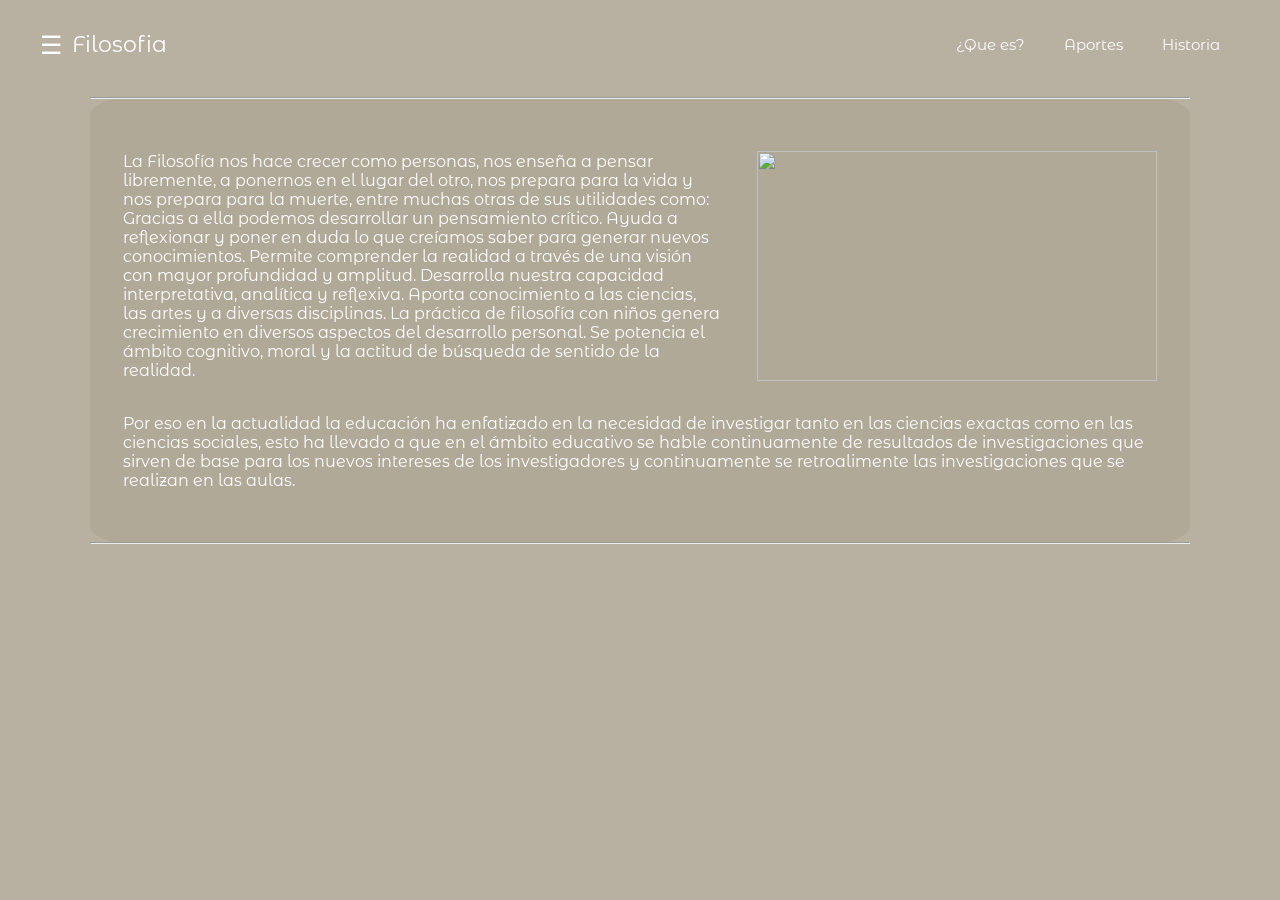
==== index.html @ 9882abb2 "Add files via upload" ====
<!DOCTYPE html>
<html lang="es">
<head>
	<meta charset="UTF-8">
	<title>Proyecto</title>
	<link rel="stylesheet" href="index.css">
</head>
<body>
	<header class="header">
		<div class="container">
		<div class="btn-menu">
			<label for="btn-menu">☰</label>
		</div>
			<div class="logo">
				<h1>Filosofia</h1>
			</div>
			<nav class="menu">
				<a href="queeslafilosofia.html">¿Que es?</a>
				<a href="aportes.html">Aportes</a>
				<a href="historia.html">Historia</a>
			</nav>
		</div>
	</header>
	<div class="capa"></div>
<!--	--------------->
<input type="checkbox" id="btn-menu">
<div class="container-menu">
	<div class="cont-menu">
		<nav>
			<a href="filosofos+conocidos.html">Los Filosofos mas conocidos</a>
			<a href="filosofosfav.html">Mis Filosofos favoritos</a>
			<a href="favA.html">Filosofos favoritos de A</a>
			<a href="corrfilo.html">corrientes filosoficas</a>
			<a href="recomendaciones.html">Recomendaciones de libros</a>
			<a href="Freud.html">J.S Freud</a>
		</nav>
		<label for="btn-menu">✖️</label>
	</div>
</div>

<!----------------------------------------------------------------------------------------------->
<div class="cont-gen">
	<hr>
	<br>
		<div class="cont-index2">
			<img src="https://pymstatic.com/9932/conversions/ramas-de-filosofia-small-16_9_webp.webp" height="230px" width="400px">
		 </div>
	    <div class="cont-index1">
			<FOnt COLOR="#FFF"><p><n>La Filosofía nos hace crecer como personas, nos enseña a pensar libremente,
			 a ponernos en el lugar del otro, nos prepara para la vida y nos prepara para la muerte, entre 
			 muchas otras de sus utilidades como:
			 Gracias a ella podemos desarrollar un pensamiento crítico. 
			Ayuda a reflexionar y poner en duda lo que creíamos saber para generar nuevos conocimientos.
			Permite comprender la realidad a través de una visión con mayor profundidad y amplitud.
			Desarrolla nuestra capacidad interpretativa, analítica y reflexiva.
			Aporta conocimiento a las ciencias, las artes y a diversas disciplinas.
			La práctica de filosofía con niños genera crecimiento en diversos aspectos del desarrollo personal. 
			Se potencia el ámbito cognitivo, moral y la actitud de búsqueda de sentido de la realidad.
		</n></p></FOnt>
		</div>   
	
	    <div class="cont-index3">
		    <FOnt COLOR="#FFF"><p><n>Por eso en la actualidad la educación ha enfatizado en la necesidad de
			investigar tanto en las ciencias exactas como en las ciencias sociales, esto ha llevado a que en
			el ámbito educativo se hable continuamente de resultados de investigaciones que sirven de base para
			los nuevos intereses de los investigadores y continuamente se retroalimente las investigaciones que
			se realizan en las aulas.</n></p></FOnt>
	    </div>
<br>
<hr>

</div> 

</body>
</html>
---- index.css ----
@import url('https://fonts.googleapis.com/css?family=Montserrat|Montserrat+Alternates|Poppins&display=swap');
	*{
		margin: 0;
		padding: 0;
		box-sizing: border-box;
		font-family: 'Montserrat Alternates', sans-serif;
	}
body{
	background: url(https://i.pinimg.com/564x/41/45/df/4145df0924a22ea6172169c710d04441.jpg);
	background-size: 100vw 100vh;
	background-repeat: no-repeat;
	background-attachment: fixed;
	}
	.capa{
		position: fixed;
		width: 100%;
		height: 100vh;
		background: rgba(79, 60, 24, 0.404);
		z-index: -1;
		top: 0;left: 0;
	}
	/*Estilos para el encabezado*/
	.header{
		width: 100%;
		height: 90px;
		position: fixed;
		top: 0;left: 0;
	}
	.container{
		width: 100%;
		max-width: 1200px;
		margin: auto;
	}
	.container .btn-menu, .logo{
		float: left;
		line-height:90px;
	}
	.container .btn-menu label{
		color: #fff;
		font-size: 25px;
		cursor: pointer;
	}
	.logo h1{
		color: #fff;
		font-weight: 400;
		font-size: 22px;
		margin-left: 10px;
	}
	.container .menu{
		float: right;
		line-height: 90px;
	}
	.container .menu a{
		display: inline-block;
		padding: 15px;
		line-height: normal;
		text-decoration: none;
		color: #fff;
		transition: all 0.3s ease;
		border-bottom: 2px solid transparent;
		font-size: 15px;
		margin-right: 5px;
	}
	.container .menu a:hover{
		border-bottom: 2px solid #c7c7c7;
		padding-bottom: 5px;
	}
	/*Fin de Estilos para el encabezado*/

	/*Menù lateral*/
	#btn-menu{
		display: none;
	}
	.container-menu{
		position: absolute;
		background: rgba(0, 0, 0, 0.5);
		width: 100%;
		height: 100vh;
		top: 0;left: 0;
		transition: all 500ms ease;
		opacity: 0;
		visibility: hidden;
	}
	#btn-menu:checked ~ .container-menu{
		opacity: 1;
		visibility: visible;
	}
	.cont-menu{
		width: 100%;
		max-width: 250px;
		background: #1c1c1c;
		height: 100vh;
		position: fixed;
		transition: all 500ms ease;
		transform: translateX(-100%);
	}
	#btn-menu:checked ~ .container-menu .cont-menu{
		transform: translateX(0%);
	}
	.cont-menu nav{
		transform: translateY(15%);
	}
	.cont-menu nav a{
		display: block;
		text-decoration: none;
		padding: 20px;
		color: #c7c7c7;
		border-left: 5px solid transparent;
		transition: all 400ms ease;
	}
	.cont-menu nav a:hover{
		border-left: 5px solid #c7c7c7;
		background: #1f1f1f;
	}
	.cont-menu label{
		position: absolute;
		right: 5px;
		top: 10px;
		color: #fff;
		cursor: pointer;
		font-size: 18px;
	}
	/*Fin de Menù lateral*/
		
	

/*index*/
	.cont-gen{
		margin: auto;
		margin-top: 97px;
		height: auto;
		width: 1100px;
		background-color: rgba(85, 64, 25, 0.064);
		border-radius: 4%;}

	.cont-index2 {
		margin: 3%;
		float: right;
		width: 400px;
		height: 230px;}

	.cont-index1 {
		margin: 3%;
		margin-bottom: 0;
		display: flex;
		flex-direction: column;
		justify-content: center;
		align-items:center;
		width:600px;
		height:230px;}

	.cont-index3 {
		margin: 3%;
		margin-top: 0;
		display: flex;
		flex-direction: column;
		justify-content: center;
		align-items:center;
		width:1050px;
		height: auto;}
	
	/*aportes*/

	.cont-gen1{
		margin: 99px;
		margin-top: 0%;
		height: auto;
		width: 1100px;
		background-color: rgba(85, 64, 25, 0.064);
		border-radius: 4%;}

	/*img*/ .cont-aportes1 {
		      margin: 4%;
		      float: left;
		      width: 230px;
		      height: 240px;}

	.cont-aportes2 {
		margin: 4%;
		margin-top: 4%;
		margin-bottom: 0%;
		display: flex;
		flex-direction: column;
		justify-content: center;
		align-items:center;
		width:750px;
		height:auto;}
	
	.cont-aportes3 {
		margin: 4%;
		margin-top: 1%;
		margin-bottom: 1%;
		display: flex;
		flex-direction: column;
		justify-content: center;
		align-items:center;
		width:750px;
		height:auto;}

	.cont-aportes4 {
		margin: 4%;
		margin-top: 1%;
		margin-bottom: 1%;
		display: flex;
		flex-direction: column;
		justify-content: center;
		align-items:center;
		width:1000px;
		height:auto;}	
		
/*que es*/

	.cont-gen2{
		margin: 99px;
        margin-bottom: 0%;
		height: auto;
		width: 1100px;
		background-color: rgba(85, 64, 25, 0.185);
		border-radius: 7%;}	

		.cont-gen21{
			margin: 99px;
			margin-top: 10px;
			height: auto;
			width: 1100px;
			background-color: rgba(85, 64, 25, 0.185);
			border-radius: 7%;}			

         
/*img*/ .cont-quees1 {
	    margin: 4%;
	    float: left;
	    width: 230px;
	    height: 240px;}

    .cont-quees4 {
        margin: 4%;
        margin-top: 1%;
        margin-bottom: 1%;
        display: flex;
        flex-direction: column;
        justify-content: center;
        align-items:center;
        width:1000px;
        height:auto;}

	/*historia*/

		.cont-gen3{
			margin: 99px;
			margin-bottom: 0%;
			height: auto;
			width: 1100px;
			background-color: rgba(85, 64, 25, 0.185);
			border-radius: 7%;}	

/*img*/ .cont-his1 {
	margin: 4%;
	margin-top: 1%;
	float: left;
	width: 230px;
	height: 240px;}

/*img*/ .cont-his2 {
	margin: 4%;
	margin-top: 1%;
	float: right;
	width: 230px;
	height: 240px;}	

	.cont-his3 {
		margin: 4%;
		margin-top: 1%;
		margin-bottom: 1%;
		display: flex;
		flex-direction: column;
		justify-content: center;
		align-items:center;
		width:690px;
		height:auto;}

			.cont-his4 {
				margin: 4%;
				margin-top: 1%;
				margin-bottom: 1%;
				display: flex;
				flex-direction: column;
				justify-content: center;
				align-items:center;
				width:1000px;
				height:auto;}

/*mas conocidos*/

.cont-gen4{
	margin: 99px;
	margin-bottom: 0%;
	height: auto;
	width: 1100px;
	background-color: rgba(85, 64, 25, 0.185);
	border-radius: 7%;
	border: bottom 0;}

/*img*/ .cont-more1 {
	margin: 4%;
	margin-top: 5%;
	float: left;
	width: 230px;
	height: 240px;}

/*img*/ .cont-more2 {
	margin: 4%;
	margin-top: 1%;
	float: right;
	width: 230px;
	height: 240px;}	

	.cont-more3 {
		margin: 4%;
		margin-top: 1%;
		margin-bottom: 1%;
		display: flex;
		flex-direction: column;
		justify-content: center;
		align-items:center;
		width:690px;
		height:auto;}

			.cont-more4 {
				margin: 4%;
				margin-top: 1%;
				margin-bottom: 1%;
				display: flex;
				flex-direction: column;
				justify-content: center;
				align-items:center;
				width:1000px;
				height:auto;}

		/*img*/ .cont-cofi1 {
	margin: 4%;
	margin-right: 2%;
	float: left;
	width: 230px;
	height: 240px;}	
		
				
.cont-cofi3 {
		margin: 4%;
		margin-top: 1%;
		margin-bottom: 1%;
		margin-left: 4%;
		display: flex;
		flex-direction: column;
		justify-content: center;
		align-items:center;
		width:750px;
		height:auto;}
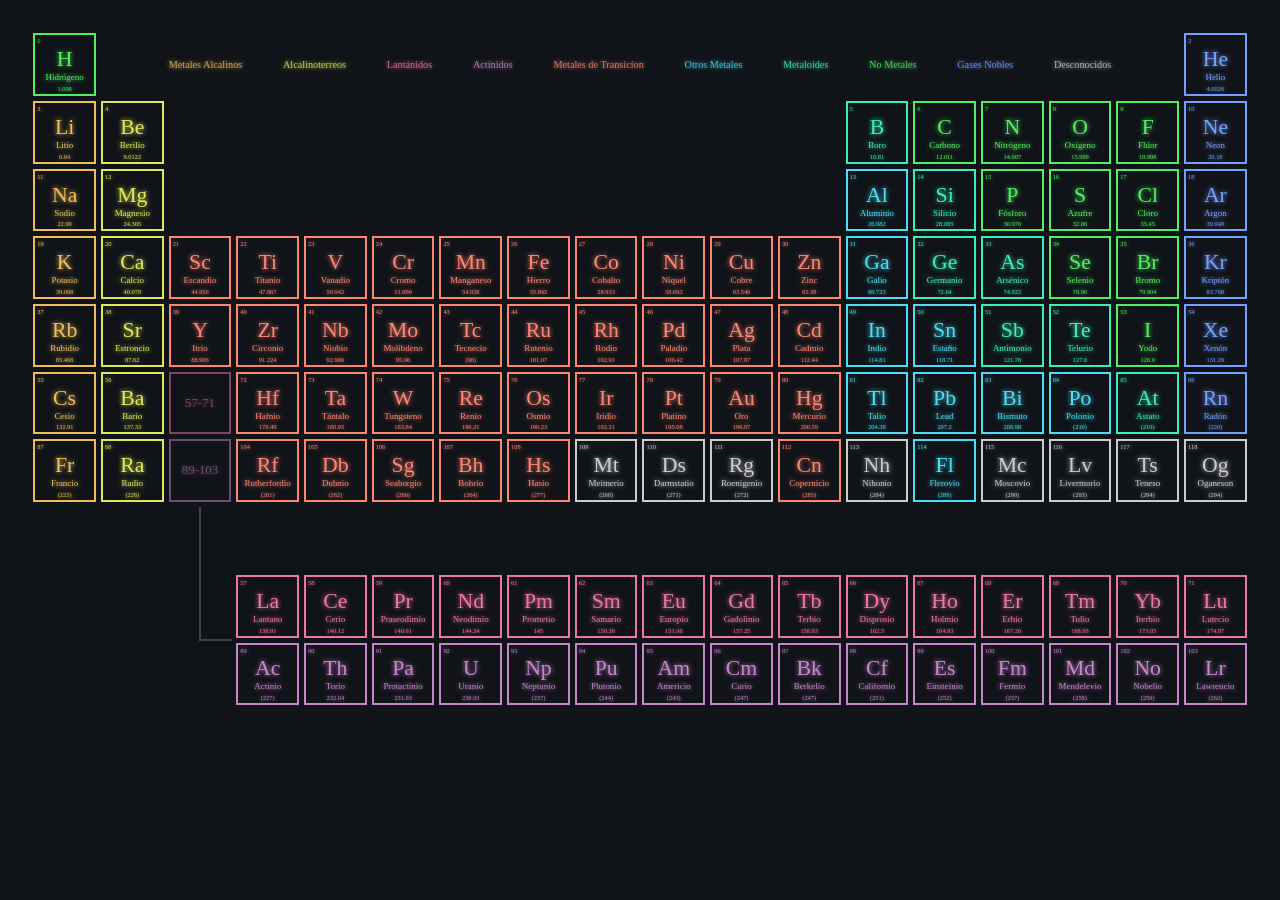
==== commit c654252f: "Add files via upload" ====
--- a/index.html
+++ b/index.html
@@ -1,75 +1,10939 @@
-<!DOCTYPE html>
-<html lang="es">
-<head>
-	<meta charset="UTF-8">
-	<title>Proyecto</title>
-	<link rel="stylesheet" href="index.css">
-</head>
-<body>
-	<header class="header">
-		<div class="container">
-		<div class="btn-menu">
-			<label for="btn-menu">☰</label>
-		</div>
-			<div class="logo">
-				<h1>Filosofia</h1>
-			</div>
-			<nav class="menu">
-				<a href="queeslafilosofia.html">¿Que es?</a>
-				<a href="aportes.html">Aportes</a>
-				<a href="historia.html">Historia</a>
-			</nav>
-		</div>
-	</header>
-	<div class="capa"></div>
-<!--	--------------->
-<input type="checkbox" id="btn-menu">
-<div class="container-menu">
-	<div class="cont-menu">
-		<nav>
-			<a href="filosofos+conocidos.html">Los Filosofos mas conocidos</a>
-			<a href="filosofosfav.html">Mis Filosofos favoritos</a>
-			<a href="favA.html">Filosofos favoritos de A</a>
-			<a href="corrfilo.html">corrientes filosoficas</a>
-			<a href="recomendaciones.html">Recomendaciones de libros</a>
-			<a href="Freud.html">J.S Freud</a>
-		</nav>
-		<label for="btn-menu">✖️</label>
-	</div>
-</div>
-
-<!----------------------------------------------------------------------------------------------->
-<div class="cont-gen">
-	<hr>
-	<br>
-		<div class="cont-index2">
-			<img src="https://pymstatic.com/9932/conversions/ramas-de-filosofia-small-16_9_webp.webp" height="230px" width="400px">
-		 </div>
-	    <div class="cont-index1">
-			<FOnt COLOR="#FFF"><p><n>La Filosofía nos hace crecer como personas, nos enseña a pensar libremente,
-			 a ponernos en el lugar del otro, nos prepara para la vida y nos prepara para la muerte, entre 
-			 muchas otras de sus utilidades como:
-			 Gracias a ella podemos desarrollar un pensamiento crítico. 
-			Ayuda a reflexionar y poner en duda lo que creíamos saber para generar nuevos conocimientos.
-			Permite comprender la realidad a través de una visión con mayor profundidad y amplitud.
-			Desarrolla nuestra capacidad interpretativa, analítica y reflexiva.
-			Aporta conocimiento a las ciencias, las artes y a diversas disciplinas.
-			La práctica de filosofía con niños genera crecimiento en diversos aspectos del desarrollo personal. 
-			Se potencia el ámbito cognitivo, moral y la actitud de búsqueda de sentido de la realidad.
-		</n></p></FOnt>
-		</div>   
-	
-	    <div class="cont-index3">
-		    <FOnt COLOR="#FFF"><p><n>Por eso en la actualidad la educación ha enfatizado en la necesidad de
-			investigar tanto en las ciencias exactas como en las ciencias sociales, esto ha llevado a que en
-			el ámbito educativo se hable continuamente de resultados de investigaciones que sirven de base para
-			los nuevos intereses de los investigadores y continuamente se retroalimente las investigaciones que
-			se realizan en las aulas.</n></p></FOnt>
-	    </div>
-<br>
-<hr>
-
-</div> 
-
-</body>
-</html>+<!DOCTYPE html>
+<html lang="en" >
+<head>
+  <meta charset="UTF-8">
+  <title>T A B L A  P E R I O D I C A</title>
+  <link rel="stylesheet" href="./style.css">
+
+</head>
+<body>
+
+<div class="wrapper">
+  <input class="category-toggle" type="radio" id="alkali-metals" name="categories"/>
+  <input class="category-cancel" type="radio" id="cancel" name="categories"/>
+  <input class="category-toggle" type="radio" id="alkaline-earth-metals" name="categories"/>
+  <input class="category-cancel" type="radio" id="cancel" name="categories"/>
+  <input class="category-toggle" type="radio" id="lanthanoids" name="categories"/>
+  <input class="category-cancel" type="radio" id="cancel" name="categories"/>
+  <input class="category-toggle" type="radio" id="actinoids" name="categories"/>
+  <input class="category-cancel" type="radio" id="cancel" name="categories"/>
+  <input class="category-toggle" type="radio" id="transition-metals" name="categories"/>
+  <input class="category-cancel" type="radio" id="cancel" name="categories"/>
+  <input class="category-toggle" type="radio" id="post-transition-metals" name="categories"/>
+  <input class="category-cancel" type="radio" id="cancel" name="categories"/>
+  <input class="category-toggle" type="radio" id="metalloids" name="categories"/>
+  <input class="category-cancel" type="radio" id="cancel" name="categories"/>
+  <input class="category-toggle" type="radio" id="other-nonmetals" name="categories"/>
+  <input class="category-cancel" type="radio" id="cancel" name="categories"/>
+  <input class="category-toggle" type="radio" id="noble-gasses" name="categories"/>
+  <input class="category-cancel" type="radio" id="cancel" name="categories"/>
+  <input class="category-toggle" type="radio" id="unknown" name="categories"/>
+  <input class="category-cancel" type="radio" id="cancel" name="categories"/>
+  <div class="periodic-table">
+    <div class="element other-nonmetal c1 r1">
+      <input class="activate" type="radio" name="elements"/>
+      <input class="deactivate" type="radio" name="elements"/>
+      <div class="overlay"></div>
+      <div class="square">
+        <div class="model">
+          <div class="orbital">
+            <div class="electron"></div>
+          </div>
+        </div>
+        <div class="atomic-number">1</div>
+        <div class="label">
+          <div class="symbol">H</div>
+          <div class="name">Hidrógeno</div>
+        </div>
+        <div class="atomic-mass">1.008</div>
+        <ul class="atomic-weight">
+          <li>1</li>
+        </ul>
+      </div>
+    </div>
+    <div class="element noble-gas c18 r1">
+      <input class="activate" type="radio" name="elements"/>
+      <input class="deactivate" type="radio" name="elements"/>
+      <div class="overlay"></div>
+      <div class="square">
+        <div class="model">
+          <div class="orbital">
+            <div class="electron"></div>
+            <div class="electron"></div>
+          </div>
+        </div>
+        <div class="atomic-number">2</div>
+        <div class="label">
+          <div class="symbol">He</div>
+          <div class="name">Helio</div>
+        </div>
+        <div class="atomic-mass">4.0026</div>
+        <ul class="atomic-weight">
+          <li>2</li>
+        </ul>
+      </div>
+    </div>
+    <div class="element alkali-metal c1 r2">
+      <input class="activate" type="radio" name="elements"/>
+      <input class="deactivate" type="radio" name="elements"/>
+      <div class="overlay"></div>
+      <div class="square">
+        <div class="model">
+          <div class="orbital">
+            <div class="electron"></div>
+            <div class="electron"></div>
+            <div class="electron"></div>
+          </div>
+        </div>
+        <div class="atomic-number">3</div>
+        <div class="label">
+          <div class="symbol">Li</div>
+          <div class="name">Litio</div>
+        </div>
+        <div class="atomic-mass">6.94</div>
+        <ul class="atomic-weight">
+          <li>3</li>
+        </ul>
+      </div>
+    </div>
+    <div class="element alkaline-earth-metal c2 r2">
+      <input class="activate" type="radio" name="elements"/>
+      <input class="deactivate" type="radio" name="elements"/>
+      <div class="overlay"></div>
+      <div class="square">
+        <div class="model">
+          <div class="orbital">
+            <div class="electron"></div>
+            <div class="electron"></div>
+          </div>
+          <div class="orbital">
+            <div class="electron"></div>
+            <div class="electron"></div>
+          </div>
+        </div>
+        <div class="atomic-number">4</div>
+        <div class="label">
+          <div class="symbol">Be</div>
+          <div class="name">Berilio</div>
+        </div>
+        <div class="atomic-mass">9.0122</div>
+        <ul class="atomic-weight">
+          <li>2</li>
+          <li>2</li>
+        </ul>
+      </div>
+    </div>
+    <div class="element metalloid c13 r2">
+      <input class="activate" type="radio" name="elements"/>
+      <input class="deactivate" type="radio" name="elements"/>
+      <div class="overlay"></div>
+      <div class="square">
+        <div class="model">
+          <div class="orbital">
+            <div class="electron"></div>
+            <div class="electron"></div>
+            <div class="electron"></div>
+          </div>
+          <div class="orbital">
+            <div class="electron"></div>
+            <div class="electron"></div>
+          </div>
+        </div>
+        <div class="atomic-number">5</div>
+        <div class="label">
+          <div class="symbol">B</div>
+          <div class="name">Boro</div>
+        </div>
+        <div class="atomic-mass">10.81</div>
+        <ul class="atomic-weight">
+          <li>2</li>
+          <li>3</li>
+        </ul>
+      </div>
+    </div>
+    <div class="element other-nonmetal c14 r2">
+      <input class="activate" type="radio" name="elements"/>
+      <input class="deactivate" type="radio" name="elements"/>
+      <div class="overlay"></div>
+      <div class="square">
+        <div class="model">
+          <div class="orbital">
+            <div class="electron"></div>
+            <div class="electron"></div>
+            <div class="electron"></div>
+            <div class="electron"></div>
+          </div>
+          <div class="orbital">
+            <div class="electron"></div>
+            <div class="electron"></div>
+          </div>
+        </div>
+        <div class="atomic-number">6</div>
+        <div class="label">
+          <div class="symbol">C</div>
+          <div class="name">Carbono</div>
+        </div>
+        <div class="atomic-mass">12.011</div>
+        <ul class="atomic-weight">
+          <li>2</li>
+          <li>4</li>
+        </ul>
+      </div>
+    </div>
+    <div class="element other-nonmetal c15 r2">
+      <input class="activate" type="radio" name="elements"/>
+      <input class="deactivate" type="radio" name="elements"/>
+      <div class="overlay"></div>
+      <div class="square">
+        <div class="model">
+          <div class="orbital">
+            <div class="electron"></div>
+            <div class="electron"></div>
+            <div class="electron"></div>
+            <div class="electron"></div>
+            <div class="electron"></div>
+          </div>
+          <div class="orbital">
+            <div class="electron"></div>
+            <div class="electron"></div>
+          </div>
+        </div>
+        <div class="atomic-number">7</div>
+        <div class="label">
+          <div class="symbol">N</div>
+          <div class="name">Nitrógeno</div>
+        </div>
+        <div class="atomic-mass">14.007</div>
+        <ul class="atomic-weight">
+          <li>2</li>
+          <li>5</li>
+        </ul>
+      </div>
+    </div>
+    <div class="element other-nonmetal c16 r2">
+      <input class="activate" type="radio" name="elements"/>
+      <input class="deactivate" type="radio" name="elements"/>
+      <div class="overlay"></div>
+      <div class="square">
+        <div class="model">
+          <div class="orbital">
+            <div class="electron"></div>
+            <div class="electron"></div>
+            <div class="electron"></div>
+            <div class="electron"></div>
+            <div class="electron"></div>
+            <div class="electron"></div>
+          </div>
+          <div class="orbital">
+            <div class="electron"></div>
+            <div class="electron"></div>
+          </div>
+        </div>
+        <div class="atomic-number">8</div>
+        <div class="label">
+          <div class="symbol">O</div>
+          <div class="name">Oxigeno</div>
+        </div>
+        <div class="atomic-mass">15.999</div>
+        <ul class="atomic-weight">
+          <li>2</li>
+          <li>6</li>
+        </ul>
+      </div>
+    </div>
+    <div class="element other-nonmetal c17 r2">
+      <input class="activate" type="radio" name="elements"/>
+      <input class="deactivate" type="radio" name="elements"/>
+      <div class="overlay"></div>
+      <div class="square">
+        <div class="model">
+          <div class="orbital">
+            <div class="electron"></div>
+            <div class="electron"></div>
+            <div class="electron"></div>
+            <div class="electron"></div>
+            <div class="electron"></div>
+            <div class="electron"></div>
+            <div class="electron"></div>
+          </div>
+          <div class="orbital">
+            <div class="electron"></div>
+            <div class="electron"></div>
+          </div>
+        </div>
+        <div class="atomic-number">9</div>
+        <div class="label">
+          <div class="symbol">F</div>
+          <div class="name">Flúor</div>
+        </div>
+        <div class="atomic-mass">18.998</div>
+        <ul class="atomic-weight">
+          <li>2</li>
+          <li>7</li>
+        </ul>
+      </div>
+    </div>
+    <div class="element noble-gas c18 r2">
+      <input class="activate" type="radio" name="elements"/>
+      <input class="deactivate" type="radio" name="elements"/>
+      <div class="overlay"></div>
+      <div class="square">
+        <div class="model">
+          <div class="orbital">
+            <div class="electron"></div>
+            <div class="electron"></div>
+            <div class="electron"></div>
+            <div class="electron"></div>
+            <div class="electron"></div>
+            <div class="electron"></div>
+            <div class="electron"></div>
+            <div class="electron"></div>
+          </div>
+          <div class="orbital">
+            <div class="electron"></div>
+            <div class="electron"></div>
+          </div>
+        </div>
+        <div class="atomic-number">10</div>
+        <div class="label">
+          <div class="symbol">Ne</div>
+          <div class="name">Neon</div>
+        </div>
+        <div class="atomic-mass">20.18</div>
+        <ul class="atomic-weight">
+          <li>2</li>
+          <li>8</li>
+        </ul>
+      </div>
+    </div>
+    <div class="element alkali-metal c1 r3">
+      <input class="activate" type="radio" name="elements"/>
+      <input class="deactivate" type="radio" name="elements"/>
+      <div class="overlay"></div>
+      <div class="square">
+        <div class="model">
+          <div class="orbital">
+            <div class="electron"></div>
+          </div>
+          <div class="orbital">
+            <div class="electron"></div>
+            <div class="electron"></div>
+            <div class="electron"></div>
+            <div class="electron"></div>
+            <div class="electron"></div>
+            <div class="electron"></div>
+            <div class="electron"></div>
+            <div class="electron"></div>
+          </div>
+          <div class="orbital">
+            <div class="electron"></div>
+            <div class="electron"></div>
+          </div>
+        </div>
+        <div class="atomic-number">11</div>
+        <div class="label">
+          <div class="symbol">Na</div>
+          <div class="name">Sodio</div>
+        </div>
+        <div class="atomic-mass">22.99</div>
+        <ul class="atomic-weight">
+          <li>2</li>
+          <li>8</li>
+          <li>1</li>
+        </ul>
+      </div>
+    </div>
+    <div class="element alkaline-earth-metal c2 r3">
+      <input class="activate" type="radio" name="elements"/>
+      <input class="deactivate" type="radio" name="elements"/>
+      <div class="overlay"></div>
+      <div class="square">
+        <div class="model">
+          <div class="orbital">
+            <div class="electron"></div>
+            <div class="electron"></div>
+          </div>
+          <div class="orbital">
+            <div class="electron"></div>
+            <div class="electron"></div>
+            <div class="electron"></div>
+            <div class="electron"></div>
+            <div class="electron"></div>
+            <div class="electron"></div>
+            <div class="electron"></div>
+            <div class="electron"></div>
+          </div>
+          <div class="orbital">
+            <div class="electron"></div>
+            <div class="electron"></div>
+          </div>
+        </div>
+        <div class="atomic-number">12</div>
+        <div class="label">
+          <div class="symbol">Mg</div>
+          <div class="name">Magnesio</div>
+        </div>
+        <div class="atomic-mass">24.305</div>
+        <ul class="atomic-weight">
+          <li>2</li>
+          <li>8</li>
+          <li>2</li>
+        </ul>
+      </div>
+    </div>
+    <div class="element post-transition-metal c13 r3">
+      <input class="activate" type="radio" name="elements"/>
+      <input class="deactivate" type="radio" name="elements"/>
+      <div class="overlay"></div>
+      <div class="square">
+        <div class="model">
+          <div class="orbital">
+            <div class="electron"></div>
+            <div class="electron"></div>
+            <div class="electron"></div>
+          </div>
+          <div class="orbital">
+            <div class="electron"></div>
+            <div class="electron"></div>
+            <div class="electron"></div>
+            <div class="electron"></div>
+            <div class="electron"></div>
+            <div class="electron"></div>
+            <div class="electron"></div>
+            <div class="electron"></div>
+          </div>
+          <div class="orbital">
+            <div class="electron"></div>
+            <div class="electron"></div>
+          </div>
+        </div>
+        <div class="atomic-number">13</div>
+        <div class="label">
+          <div class="symbol">Al</div>
+          <div class="name">Aluminio</div>
+        </div>
+        <div class="atomic-mass">26.982</div>
+        <ul class="atomic-weight">
+          <li>2</li>
+          <li>8</li>
+          <li>3</li>
+        </ul>
+      </div>
+    </div>
+    <div class="element metalloid c14 r3">
+      <input class="activate" type="radio" name="elements"/>
+      <input class="deactivate" type="radio" name="elements"/>
+      <div class="overlay"></div>
+      <div class="square">
+        <div class="model">
+          <div class="orbital">
+            <div class="electron"></div>
+            <div class="electron"></div>
+            <div class="electron"></div>
+            <div class="electron"></div>
+          </div>
+          <div class="orbital">
+            <div class="electron"></div>
+            <div class="electron"></div>
+            <div class="electron"></div>
+            <div class="electron"></div>
+            <div class="electron"></div>
+            <div class="electron"></div>
+            <div class="electron"></div>
+            <div class="electron"></div>
+          </div>
+          <div class="orbital">
+            <div class="electron"></div>
+            <div class="electron"></div>
+          </div>
+        </div>
+        <div class="atomic-number">14</div>
+        <div class="label">
+          <div class="symbol">Si</div>
+          <div class="name">Silicio</div>
+        </div>
+        <div class="atomic-mass">28.085</div>
+        <ul class="atomic-weight">
+          <li>2</li>
+          <li>8</li>
+          <li>4</li>
+        </ul>
+      </div>
+    </div>
+    <div class="element other-nonmetal c15 r3">
+      <input class="activate" type="radio" name="elements"/>
+      <input class="deactivate" type="radio" name="elements"/>
+      <div class="overlay"></div>
+      <div class="square">
+        <div class="model">
+          <div class="orbital">
+            <div class="electron"></div>
+            <div class="electron"></div>
+            <div class="electron"></div>
+            <div class="electron"></div>
+            <div class="electron"></div>
+          </div>
+          <div class="orbital">
+            <div class="electron"></div>
+            <div class="electron"></div>
+            <div class="electron"></div>
+            <div class="electron"></div>
+            <div class="electron"></div>
+            <div class="electron"></div>
+            <div class="electron"></div>
+            <div class="electron"></div>
+          </div>
+          <div class="orbital">
+            <div class="electron"></div>
+            <div class="electron"></div>
+          </div>
+        </div>
+        <div class="atomic-number">15</div>
+        <div class="label">
+          <div class="symbol">P</div>
+          <div class="name">Fósforo</div>
+        </div>
+        <div class="atomic-mass">30.976</div>
+        <ul class="atomic-weight">
+          <li>2</li>
+          <li>8</li>
+          <li>5</li>
+        </ul>
+      </div>
+    </div>
+    <div class="element other-nonmetal c16 r3">
+      <input class="activate" type="radio" name="elements"/>
+      <input class="deactivate" type="radio" name="elements"/>
+      <div class="overlay"></div>
+      <div class="square">
+        <div class="model">
+          <div class="orbital">
+            <div class="electron"></div>
+            <div class="electron"></div>
+            <div class="electron"></div>
+            <div class="electron"></div>
+            <div class="electron"></div>
+            <div class="electron"></div>
+          </div>
+          <div class="orbital">
+            <div class="electron"></div>
+            <div class="electron"></div>
+            <div class="electron"></div>
+            <div class="electron"></div>
+            <div class="electron"></div>
+            <div class="electron"></div>
+            <div class="electron"></div>
+            <div class="electron"></div>
+          </div>
+          <div class="orbital">
+            <div class="electron"></div>
+            <div class="electron"></div>
+          </div>
+        </div>
+        <div class="atomic-number">16</div>
+        <div class="label">
+          <div class="symbol">S</div>
+          <div class="name">Azufre</div>
+        </div>
+        <div class="atomic-mass">32.06</div>
+        <ul class="atomic-weight">
+          <li>2</li>
+          <li>8</li>
+          <li>6</li>
+        </ul>
+      </div>
+    </div>
+    <div class="element other-nonmetal c17 r3">
+      <input class="activate" type="radio" name="elements"/>
+      <input class="deactivate" type="radio" name="elements"/>
+      <div class="overlay"></div>
+      <div class="square">
+        <div class="model">
+          <div class="orbital">
+            <div class="electron"></div>
+            <div class="electron"></div>
+            <div class="electron"></div>
+            <div class="electron"></div>
+            <div class="electron"></div>
+            <div class="electron"></div>
+            <div class="electron"></div>
+          </div>
+          <div class="orbital">
+            <div class="electron"></div>
+            <div class="electron"></div>
+            <div class="electron"></div>
+            <div class="electron"></div>
+            <div class="electron"></div>
+            <div class="electron"></div>
+            <div class="electron"></div>
+            <div class="electron"></div>
+          </div>
+          <div class="orbital">
+            <div class="electron"></div>
+            <div class="electron"></div>
+          </div>
+        </div>
+        <div class="atomic-number">17</div>
+        <div class="label">
+          <div class="symbol">Cl</div>
+          <div class="name">Cloro</div>
+        </div>
+        <div class="atomic-mass">35.45</div>
+        <ul class="atomic-weight">
+          <li>2</li>
+          <li>8</li>
+          <li>7</li>
+        </ul>
+      </div>
+    </div>
+    <div class="element noble-gas c18 r3">
+      <input class="activate" type="radio" name="elements"/>
+      <input class="deactivate" type="radio" name="elements"/>
+      <div class="overlay"></div>
+      <div class="square">
+        <div class="model">
+          <div class="orbital">
+            <div class="electron"></div>
+            <div class="electron"></div>
+            <div class="electron"></div>
+            <div class="electron"></div>
+            <div class="electron"></div>
+            <div class="electron"></div>
+            <div class="electron"></div>
+            <div class="electron"></div>
+          </div>
+          <div class="orbital">
+            <div class="electron"></div>
+            <div class="electron"></div>
+            <div class="electron"></div>
+            <div class="electron"></div>
+            <div class="electron"></div>
+            <div class="electron"></div>
+            <div class="electron"></div>
+            <div class="electron"></div>
+          </div>
+          <div class="orbital">
+            <div class="electron"></div>
+            <div class="electron"></div>
+          </div>
+        </div>
+        <div class="atomic-number">18</div>
+        <div class="label">
+          <div class="symbol">Ar</div>
+          <div class="name">Argon</div>
+        </div>
+        <div class="atomic-mass">39.948</div>
+        <ul class="atomic-weight">
+          <li>2</li>
+          <li>8</li>
+          <li>8</li>
+        </ul>
+      </div>
+    </div>
+    <div class="element alkali-metal c1 r4">
+      <input class="activate" type="radio" name="elements"/>
+      <input class="deactivate" type="radio" name="elements"/>
+      <div class="overlay"></div>
+      <div class="square">
+        <div class="model">
+          <div class="orbital">
+            <div class="electron"></div>
+          </div>
+          <div class="orbital">
+            <div class="electron"></div>
+            <div class="electron"></div>
+            <div class="electron"></div>
+            <div class="electron"></div>
+            <div class="electron"></div>
+            <div class="electron"></div>
+            <div class="electron"></div>
+            <div class="electron"></div>
+          </div>
+          <div class="orbital">
+            <div class="electron"></div>
+            <div class="electron"></div>
+            <div class="electron"></div>
+            <div class="electron"></div>
+            <div class="electron"></div>
+            <div class="electron"></div>
+            <div class="electron"></div>
+            <div class="electron"></div>
+          </div>
+          <div class="orbital">
+            <div class="electron"></div>
+            <div class="electron"></div>
+          </div>
+        </div>
+        <div class="atomic-number">19</div>
+        <div class="label">
+          <div class="symbol">K</div>
+          <div class="name">Potasio</div>
+        </div>
+        <div class="atomic-mass">39.098</div>
+        <ul class="atomic-weight">
+          <li>2</li>
+          <li>8</li>
+          <li>8</li>
+          <li>1</li>
+        </ul>
+      </div>
+    </div>
+    <div class="element alkaline-earth-metal c2 r4">
+      <input class="activate" type="radio" name="elements"/>
+      <input class="deactivate" type="radio" name="elements"/>
+      <div class="overlay"></div>
+      <div class="square">
+        <div class="model">
+          <div class="orbital">
+            <div class="electron"></div>
+            <div class="electron"></div>
+          </div>
+          <div class="orbital">
+            <div class="electron"></div>
+            <div class="electron"></div>
+            <div class="electron"></div>
+            <div class="electron"></div>
+            <div class="electron"></div>
+            <div class="electron"></div>
+            <div class="electron"></div>
+            <div class="electron"></div>
+          </div>
+          <div class="orbital">
+            <div class="electron"></div>
+            <div class="electron"></div>
+            <div class="electron"></div>
+            <div class="electron"></div>
+            <div class="electron"></div>
+            <div class="electron"></div>
+            <div class="electron"></div>
+            <div class="electron"></div>
+          </div>
+          <div class="orbital">
+            <div class="electron"></div>
+            <div class="electron"></div>
+          </div>
+        </div>
+        <div class="atomic-number">20</div>
+        <div class="label">
+          <div class="symbol">Ca</div>
+          <div class="name">Calcio</div>
+        </div>
+        <div class="atomic-mass">40.078</div>
+        <ul class="atomic-weight">
+          <li>2</li>
+          <li>8</li>
+          <li>8</li>
+          <li>2</li>
+        </ul>
+      </div>
+    </div>
+    <div class="element transition-metal c3 r4">
+      <input class="activate" type="radio" name="elements"/>
+      <input class="deactivate" type="radio" name="elements"/>
+      <div class="overlay"></div>
+      <div class="square">
+        <div class="model">
+          <div class="orbital">
+            <div class="electron"></div>
+            <div class="electron"></div>
+          </div>
+          <div class="orbital">
+            <div class="electron"></div>
+            <div class="electron"></div>
+            <div class="electron"></div>
+            <div class="electron"></div>
+            <div class="electron"></div>
+            <div class="electron"></div>
+            <div class="electron"></div>
+            <div class="electron"></div>
+            <div class="electron"></div>
+          </div>
+          <div class="orbital">
+            <div class="electron"></div>
+            <div class="electron"></div>
+            <div class="electron"></div>
+            <div class="electron"></div>
+            <div class="electron"></div>
+            <div class="electron"></div>
+            <div class="electron"></div>
+            <div class="electron"></div>
+          </div>
+          <div class="orbital">
+            <div class="electron"></div>
+            <div class="electron"></div>
+          </div>
+        </div>
+        <div class="atomic-number">21</div>
+        <div class="label">
+          <div class="symbol">Sc</div>
+          <div class="name">Escandio</div>
+        </div>
+        <div class="atomic-mass">44.956</div>
+        <ul class="atomic-weight">
+          <li>2</li>
+          <li>8</li>
+          <li>9</li>
+          <li>2</li>
+        </ul>
+      </div>
+    </div>
+    <div class="element transition-metal c4 r4">
+      <input class="activate" type="radio" name="elements"/>
+      <input class="deactivate" type="radio" name="elements"/>
+      <div class="overlay"></div>
+      <div class="square">
+        <div class="model">
+          <div class="orbital">
+            <div class="electron"></div>
+            <div class="electron"></div>
+          </div>
+          <div class="orbital">
+            <div class="electron"></div>
+            <div class="electron"></div>
+            <div class="electron"></div>
+            <div class="electron"></div>
+            <div class="electron"></div>
+            <div class="electron"></div>
+            <div class="electron"></div>
+            <div class="electron"></div>
+            <div class="electron"></div>
+            <div class="electron"></div>
+          </div>
+          <div class="orbital">
+            <div class="electron"></div>
+            <div class="electron"></div>
+            <div class="electron"></div>
+            <div class="electron"></div>
+            <div class="electron"></div>
+            <div class="electron"></div>
+            <div class="electron"></div>
+            <div class="electron"></div>
+          </div>
+          <div class="orbital">
+            <div class="electron"></div>
+            <div class="electron"></div>
+          </div>
+        </div>
+        <div class="atomic-number">22</div>
+        <div class="label">
+          <div class="symbol">Ti</div>
+          <div class="name">Titanio</div>
+        </div>
+        <div class="atomic-mass">47.867</div>
+        <ul class="atomic-weight">
+          <li>2</li>
+          <li>8</li>
+          <li>10</li>
+          <li>2</li>
+        </ul>
+      </div>
+    </div>
+    <div class="element transition-metal c5 r4">
+      <input class="activate" type="radio" name="elements"/>
+      <input class="deactivate" type="radio" name="elements"/>
+      <div class="overlay"></div>
+      <div class="square">
+        <div class="model">
+          <div class="orbital">
+            <div class="electron"></div>
+            <div class="electron"></div>
+          </div>
+          <div class="orbital">
+            <div class="electron"></div>
+            <div class="electron"></div>
+            <div class="electron"></div>
+            <div class="electron"></div>
+            <div class="electron"></div>
+            <div class="electron"></div>
+            <div class="electron"></div>
+            <div class="electron"></div>
+            <div class="electron"></div>
+            <div class="electron"></div>
+            <div class="electron"></div>
+          </div>
+          <div class="orbital">
+            <div class="electron"></div>
+            <div class="electron"></div>
+            <div class="electron"></div>
+            <div class="electron"></div>
+            <div class="electron"></div>
+            <div class="electron"></div>
+            <div class="electron"></div>
+            <div class="electron"></div>
+          </div>
+          <div class="orbital">
+            <div class="electron"></div>
+            <div class="electron"></div>
+          </div>
+        </div>
+        <div class="atomic-number">23</div>
+        <div class="label">
+          <div class="symbol">V</div>
+          <div class="name">Vanadio</div>
+        </div>
+        <div class="atomic-mass">50.942</div>
+        <ul class="atomic-weight">
+          <li>2</li>
+          <li>8</li>
+          <li>11</li>
+          <li>2</li>
+        </ul>
+      </div>
+    </div>
+    <div class="element transition-metal c6 r4">
+      <input class="activate" type="radio" name="elements"/>
+      <input class="deactivate" type="radio" name="elements"/>
+      <div class="overlay"></div>
+      <div class="square">
+        <div class="model">
+          <div class="orbital">
+            <div class="electron"></div>
+          </div>
+          <div class="orbital">
+            <div class="electron"></div>
+            <div class="electron"></div>
+            <div class="electron"></div>
+            <div class="electron"></div>
+            <div class="electron"></div>
+            <div class="electron"></div>
+            <div class="electron"></div>
+            <div class="electron"></div>
+            <div class="electron"></div>
+            <div class="electron"></div>
+            <div class="electron"></div>
+            <div class="electron"></div>
+            <div class="electron"></div>
+          </div>
+          <div class="orbital">
+            <div class="electron"></div>
+            <div class="electron"></div>
+            <div class="electron"></div>
+            <div class="electron"></div>
+            <div class="electron"></div>
+            <div class="electron"></div>
+            <div class="electron"></div>
+            <div class="electron"></div>
+          </div>
+          <div class="orbital">
+            <div class="electron"></div>
+            <div class="electron"></div>
+          </div>
+        </div>
+        <div class="atomic-number">24</div>
+        <div class="label">
+          <div class="symbol">Cr</div>
+          <div class="name">Cromo</div>
+        </div>
+        <div class="atomic-mass">51.996</div>
+        <ul class="atomic-weight">
+          <li>2</li>
+          <li>8</li>
+          <li>13</li>
+          <li>1</li>
+        </ul>
+      </div>
+    </div>
+    <div class="element transition-metal c7 r4">
+      <input class="activate" type="radio" name="elements"/>
+      <input class="deactivate" type="radio" name="elements"/>
+      <div class="overlay"></div>
+      <div class="square">
+        <div class="model">
+          <div class="orbital">
+            <div class="electron"></div>
+            <div class="electron"></div>
+          </div>
+          <div class="orbital">
+            <div class="electron"></div>
+            <div class="electron"></div>
+            <div class="electron"></div>
+            <div class="electron"></div>
+            <div class="electron"></div>
+            <div class="electron"></div>
+            <div class="electron"></div>
+            <div class="electron"></div>
+            <div class="electron"></div>
+            <div class="electron"></div>
+            <div class="electron"></div>
+            <div class="electron"></div>
+            <div class="electron"></div>
+          </div>
+          <div class="orbital">
+            <div class="electron"></div>
+            <div class="electron"></div>
+            <div class="electron"></div>
+            <div class="electron"></div>
+            <div class="electron"></div>
+            <div class="electron"></div>
+            <div class="electron"></div>
+            <div class="electron"></div>
+          </div>
+          <div class="orbital">
+            <div class="electron"></div>
+            <div class="electron"></div>
+          </div>
+        </div>
+        <div class="atomic-number">25</div>
+        <div class="label">
+          <div class="symbol">Mn</div>
+          <div class="name">Manganeso</div>
+        </div>
+        <div class="atomic-mass">54.938</div>
+        <ul class="atomic-weight">
+          <li>2</li>
+          <li>8</li>
+          <li>13</li>
+          <li>2</li>
+        </ul>
+      </div>
+    </div>
+    <div class="element transition-metal c8 r4">
+      <input class="activate" type="radio" name="elements"/>
+      <input class="deactivate" type="radio" name="elements"/>
+      <div class="overlay"></div>
+      <div class="square">
+        <div class="model">
+          <div class="orbital">
+            <div class="electron"></div>
+            <div class="electron"></div>
+          </div>
+          <div class="orbital">
+            <div class="electron"></div>
+            <div class="electron"></div>
+            <div class="electron"></div>
+            <div class="electron"></div>
+            <div class="electron"></div>
+            <div class="electron"></div>
+            <div class="electron"></div>
+            <div class="electron"></div>
+            <div class="electron"></div>
+            <div class="electron"></div>
+            <div class="electron"></div>
+            <div class="electron"></div>
+            <div class="electron"></div>
+            <div class="electron"></div>
+          </div>
+          <div class="orbital">
+            <div class="electron"></div>
+            <div class="electron"></div>
+            <div class="electron"></div>
+            <div class="electron"></div>
+            <div class="electron"></div>
+            <div class="electron"></div>
+            <div class="electron"></div>
+            <div class="electron"></div>
+          </div>
+          <div class="orbital">
+            <div class="electron"></div>
+            <div class="electron"></div>
+          </div>
+        </div>
+        <div class="atomic-number">26</div>
+        <div class="label">
+          <div class="symbol">Fe</div>
+          <div class="name">Hierro</div>
+        </div>
+        <div class="atomic-mass">55.845</div>
+        <ul class="atomic-weight">
+          <li>2</li>
+          <li>8</li>
+          <li>14</li>
+          <li>2</li>
+        </ul>
+      </div>
+    </div>
+    <div class="element transition-metal c9 r4">
+      <input class="activate" type="radio" name="elements"/>
+      <input class="deactivate" type="radio" name="elements"/>
+      <div class="overlay"></div>
+      <div class="square">
+        <div class="model">
+          <div class="orbital">
+            <div class="electron"></div>
+            <div class="electron"></div>
+          </div>
+          <div class="orbital">
+            <div class="electron"></div>
+            <div class="electron"></div>
+            <div class="electron"></div>
+            <div class="electron"></div>
+            <div class="electron"></div>
+            <div class="electron"></div>
+            <div class="electron"></div>
+            <div class="electron"></div>
+            <div class="electron"></div>
+            <div class="electron"></div>
+            <div class="electron"></div>
+            <div class="electron"></div>
+            <div class="electron"></div>
+            <div class="electron"></div>
+            <div class="electron"></div>
+          </div>
+          <div class="orbital">
+            <div class="electron"></div>
+            <div class="electron"></div>
+            <div class="electron"></div>
+            <div class="electron"></div>
+            <div class="electron"></div>
+            <div class="electron"></div>
+            <div class="electron"></div>
+            <div class="electron"></div>
+          </div>
+          <div class="orbital">
+            <div class="electron"></div>
+            <div class="electron"></div>
+          </div>
+        </div>
+        <div class="atomic-number">27</div>
+        <div class="label">
+          <div class="symbol">Co</div>
+          <div class="name">Cobalto</div>
+        </div>
+        <div class="atomic-mass">58.933</div>
+        <ul class="atomic-weight">
+          <li>2</li>
+          <li>8</li>
+          <li>15</li>
+          <li>2</li>
+        </ul>
+      </div>
+    </div>
+    <div class="element transition-metal c10 r4">
+      <input class="activate" type="radio" name="elements"/>
+      <input class="deactivate" type="radio" name="elements"/>
+      <div class="overlay"></div>
+      <div class="square">
+        <div class="model">
+          <div class="orbital">
+            <div class="electron"></div>
+            <div class="electron"></div>
+          </div>
+          <div class="orbital">
+            <div class="electron"></div>
+            <div class="electron"></div>
+            <div class="electron"></div>
+            <div class="electron"></div>
+            <div class="electron"></div>
+            <div class="electron"></div>
+            <div class="electron"></div>
+            <div class="electron"></div>
+            <div class="electron"></div>
+            <div class="electron"></div>
+            <div class="electron"></div>
+            <div class="electron"></div>
+            <div class="electron"></div>
+            <div class="electron"></div>
+            <div class="electron"></div>
+            <div class="electron"></div>
+          </div>
+          <div class="orbital">
+            <div class="electron"></div>
+            <div class="electron"></div>
+            <div class="electron"></div>
+            <div class="electron"></div>
+            <div class="electron"></div>
+            <div class="electron"></div>
+            <div class="electron"></div>
+            <div class="electron"></div>
+          </div>
+          <div class="orbital">
+            <div class="electron"></div>
+            <div class="electron"></div>
+          </div>
+        </div>
+        <div class="atomic-number">28</div>
+        <div class="label">
+          <div class="symbol">Ni</div>
+          <div class="name">Niquel</div>
+        </div>
+        <div class="atomic-mass">58.693</div>
+        <ul class="atomic-weight">
+          <li>2</li>
+          <li>8</li>
+          <li>16</li>
+          <li>2</li>
+        </ul>
+      </div>
+    </div>
+    <div class="element transition-metal c11 r4">
+      <input class="activate" type="radio" name="elements"/>
+      <input class="deactivate" type="radio" name="elements"/>
+      <div class="overlay"></div>
+      <div class="square">
+        <div class="model">
+          <div class="orbital">
+            <div class="electron"></div>
+          </div>
+          <div class="orbital">
+            <div class="electron"></div>
+            <div class="electron"></div>
+            <div class="electron"></div>
+            <div class="electron"></div>
+            <div class="electron"></div>
+            <div class="electron"></div>
+            <div class="electron"></div>
+            <div class="electron"></div>
+            <div class="electron"></div>
+            <div class="electron"></div>
+            <div class="electron"></div>
+            <div class="electron"></div>
+            <div class="electron"></div>
+            <div class="electron"></div>
+            <div class="electron"></div>
+            <div class="electron"></div>
+            <div class="electron"></div>
+            <div class="electron"></div>
+          </div>
+          <div class="orbital">
+            <div class="electron"></div>
+            <div class="electron"></div>
+            <div class="electron"></div>
+            <div class="electron"></div>
+            <div class="electron"></div>
+            <div class="electron"></div>
+            <div class="electron"></div>
+            <div class="electron"></div>
+          </div>
+          <div class="orbital">
+            <div class="electron"></div>
+            <div class="electron"></div>
+          </div>
+        </div>
+        <div class="atomic-number">29</div>
+        <div class="label">
+          <div class="symbol">Cu</div>
+          <div class="name">Cobre</div>
+        </div>
+        <div class="atomic-mass">63.546</div>
+        <ul class="atomic-weight">
+          <li>2</li>
+          <li>8</li>
+          <li>18</li>
+          <li>1</li>
+        </ul>
+      </div>
+    </div>
+    <div class="element transition-metal c12 r4">
+      <input class="activate" type="radio" name="elements"/>
+      <input class="deactivate" type="radio" name="elements"/>
+      <div class="overlay"></div>
+      <div class="square">
+        <div class="model">
+          <div class="orbital">
+            <div class="electron"></div>
+            <div class="electron"></div>
+          </div>
+          <div class="orbital">
+            <div class="electron"></div>
+            <div class="electron"></div>
+            <div class="electron"></div>
+            <div class="electron"></div>
+            <div class="electron"></div>
+            <div class="electron"></div>
+            <div class="electron"></div>
+            <div class="electron"></div>
+            <div class="electron"></div>
+            <div class="electron"></div>
+            <div class="electron"></div>
+            <div class="electron"></div>
+            <div class="electron"></div>
+            <div class="electron"></div>
+            <div class="electron"></div>
+            <div class="electron"></div>
+            <div class="electron"></div>
+            <div class="electron"></div>
+          </div>
+          <div class="orbital">
+            <div class="electron"></div>
+            <div class="electron"></div>
+            <div class="electron"></div>
+            <div class="electron"></div>
+            <div class="electron"></div>
+            <div class="electron"></div>
+            <div class="electron"></div>
+            <div class="electron"></div>
+          </div>
+          <div class="orbital">
+            <div class="electron"></div>
+            <div class="electron"></div>
+          </div>
+        </div>
+        <div class="atomic-number">30</div>
+        <div class="label">
+          <div class="symbol">Zn</div>
+          <div class="name">Zinc</div>
+        </div>
+        <div class="atomic-mass">65.38</div>
+        <ul class="atomic-weight">
+          <li>2</li>
+          <li>8</li>
+          <li>18</li>
+          <li>2</li>
+        </ul>
+      </div>
+    </div>
+    <div class="element post-transition-metal c13 r4">
+      <input class="activate" type="radio" name="elements"/>
+      <input class="deactivate" type="radio" name="elements"/>
+      <div class="overlay"></div>
+      <div class="square">
+        <div class="model">
+          <div class="orbital">
+            <div class="electron"></div>
+            <div class="electron"></div>
+            <div class="electron"></div>
+          </div>
+          <div class="orbital">
+            <div class="electron"></div>
+            <div class="electron"></div>
+            <div class="electron"></div>
+            <div class="electron"></div>
+            <div class="electron"></div>
+            <div class="electron"></div>
+            <div class="electron"></div>
+            <div class="electron"></div>
+            <div class="electron"></div>
+            <div class="electron"></div>
+            <div class="electron"></div>
+            <div class="electron"></div>
+            <div class="electron"></div>
+            <div class="electron"></div>
+            <div class="electron"></div>
+            <div class="electron"></div>
+            <div class="electron"></div>
+            <div class="electron"></div>
+          </div>
+          <div class="orbital">
+            <div class="electron"></div>
+            <div class="electron"></div>
+            <div class="electron"></div>
+            <div class="electron"></div>
+            <div class="electron"></div>
+            <div class="electron"></div>
+            <div class="electron"></div>
+            <div class="electron"></div>
+          </div>
+          <div class="orbital">
+            <div class="electron"></div>
+            <div class="electron"></div>
+          </div>
+        </div>
+        <div class="atomic-number">31</div>
+        <div class="label">
+          <div class="symbol">Ga</div>
+          <div class="name">Galio</div>
+        </div>
+        <div class="atomic-mass">69.723</div>
+        <ul class="atomic-weight">
+          <li>2</li>
+          <li>8</li>
+          <li>18</li>
+          <li>3</li>
+        </ul>
+      </div>
+    </div>
+    <div class="element metalloid c14 r4">
+      <input class="activate" type="radio" name="elements"/>
+      <input class="deactivate" type="radio" name="elements"/>
+      <div class="overlay"></div>
+      <div class="square">
+        <div class="model">
+          <div class="orbital">
+            <div class="electron"></div>
+            <div class="electron"></div>
+            <div class="electron"></div>
+            <div class="electron"></div>
+          </div>
+          <div class="orbital">
+            <div class="electron"></div>
+            <div class="electron"></div>
+            <div class="electron"></div>
+            <div class="electron"></div>
+            <div class="electron"></div>
+            <div class="electron"></div>
+            <div class="electron"></div>
+            <div class="electron"></div>
+            <div class="electron"></div>
+            <div class="electron"></div>
+            <div class="electron"></div>
+            <div class="electron"></div>
+            <div class="electron"></div>
+            <div class="electron"></div>
+            <div class="electron"></div>
+            <div class="electron"></div>
+            <div class="electron"></div>
+            <div class="electron"></div>
+          </div>
+          <div class="orbital">
+            <div class="electron"></div>
+            <div class="electron"></div>
+            <div class="electron"></div>
+            <div class="electron"></div>
+            <div class="electron"></div>
+            <div class="electron"></div>
+            <div class="electron"></div>
+            <div class="electron"></div>
+          </div>
+          <div class="orbital">
+            <div class="electron"></div>
+            <div class="electron"></div>
+          </div>
+        </div>
+        <div class="atomic-number">32</div>
+        <div class="label">
+          <div class="symbol">Ge</div>
+          <div class="name">Germanio</div>
+        </div>
+        <div class="atomic-mass">72.64</div>
+        <ul class="atomic-weight">
+          <li>2</li>
+          <li>8</li>
+          <li>18</li>
+          <li>4</li>
+        </ul>
+      </div>
+    </div>
+    <div class="element metalloid c15 r4">
+      <input class="activate" type="radio" name="elements"/>
+      <input class="deactivate" type="radio" name="elements"/>
+      <div class="overlay"></div>
+      <div class="square">
+        <div class="model">
+          <div class="orbital">
+            <div class="electron"></div>
+            <div class="electron"></div>
+            <div class="electron"></div>
+            <div class="electron"></div>
+            <div class="electron"></div>
+          </div>
+          <div class="orbital">
+            <div class="electron"></div>
+            <div class="electron"></div>
+            <div class="electron"></div>
+            <div class="electron"></div>
+            <div class="electron"></div>
+            <div class="electron"></div>
+            <div class="electron"></div>
+            <div class="electron"></div>
+            <div class="electron"></div>
+            <div class="electron"></div>
+            <div class="electron"></div>
+            <div class="electron"></div>
+            <div class="electron"></div>
+            <div class="electron"></div>
+            <div class="electron"></div>
+            <div class="electron"></div>
+            <div class="electron"></div>
+            <div class="electron"></div>
+          </div>
+          <div class="orbital">
+            <div class="electron"></div>
+            <div class="electron"></div>
+            <div class="electron"></div>
+            <div class="electron"></div>
+            <div class="electron"></div>
+            <div class="electron"></div>
+            <div class="electron"></div>
+            <div class="electron"></div>
+          </div>
+          <div class="orbital">
+            <div class="electron"></div>
+            <div class="electron"></div>
+          </div>
+        </div>
+        <div class="atomic-number">33</div>
+        <div class="label">
+          <div class="symbol">As</div>
+          <div class="name">Arsénico</div>
+        </div>
+        <div class="atomic-mass">74.922</div>
+        <ul class="atomic-weight">
+          <li>2</li>
+          <li>8</li>
+          <li>18</li>
+          <li>5</li>
+        </ul>
+      </div>
+    </div>
+    <div class="element other-nonmetal c16 r4">
+      <input class="activate" type="radio" name="elements"/>
+      <input class="deactivate" type="radio" name="elements"/>
+      <div class="overlay"></div>
+      <div class="square">
+        <div class="model">
+          <div class="orbital">
+            <div class="electron"></div>
+            <div class="electron"></div>
+            <div class="electron"></div>
+            <div class="electron"></div>
+            <div class="electron"></div>
+            <div class="electron"></div>
+          </div>
+          <div class="orbital">
+            <div class="electron"></div>
+            <div class="electron"></div>
+            <div class="electron"></div>
+            <div class="electron"></div>
+            <div class="electron"></div>
+            <div class="electron"></div>
+            <div class="electron"></div>
+            <div class="electron"></div>
+            <div class="electron"></div>
+            <div class="electron"></div>
+            <div class="electron"></div>
+            <div class="electron"></div>
+            <div class="electron"></div>
+            <div class="electron"></div>
+            <div class="electron"></div>
+            <div class="electron"></div>
+            <div class="electron"></div>
+            <div class="electron"></div>
+          </div>
+          <div class="orbital">
+            <div class="electron"></div>
+            <div class="electron"></div>
+            <div class="electron"></div>
+            <div class="electron"></div>
+            <div class="electron"></div>
+            <div class="electron"></div>
+            <div class="electron"></div>
+            <div class="electron"></div>
+          </div>
+          <div class="orbital">
+            <div class="electron"></div>
+            <div class="electron"></div>
+          </div>
+        </div>
+        <div class="atomic-number">34</div>
+        <div class="label">
+          <div class="symbol">Se</div>
+          <div class="name">Selenio</div>
+        </div>
+        <div class="atomic-mass">78.96</div>
+        <ul class="atomic-weight">
+          <li>2</li>
+          <li>8</li>
+          <li>18</li>
+          <li>6</li>
+        </ul>
+      </div>
+    </div>
+    <div class="element other-nonmetal c17 r4">
+      <input class="activate" type="radio" name="elements"/>
+      <input class="deactivate" type="radio" name="elements"/>
+      <div class="overlay"></div>
+      <div class="square">
+        <div class="model">
+          <div class="orbital">
+            <div class="electron"></div>
+            <div class="electron"></div>
+            <div class="electron"></div>
+            <div class="electron"></div>
+            <div class="electron"></div>
+            <div class="electron"></div>
+            <div class="electron"></div>
+          </div>
+          <div class="orbital">
+            <div class="electron"></div>
+            <div class="electron"></div>
+            <div class="electron"></div>
+            <div class="electron"></div>
+            <div class="electron"></div>
+            <div class="electron"></div>
+            <div class="electron"></div>
+            <div class="electron"></div>
+            <div class="electron"></div>
+            <div class="electron"></div>
+            <div class="electron"></div>
+            <div class="electron"></div>
+            <div class="electron"></div>
+            <div class="electron"></div>
+            <div class="electron"></div>
+            <div class="electron"></div>
+            <div class="electron"></div>
+            <div class="electron"></div>
+          </div>
+          <div class="orbital">
+            <div class="electron"></div>
+            <div class="electron"></div>
+            <div class="electron"></div>
+            <div class="electron"></div>
+            <div class="electron"></div>
+            <div class="electron"></div>
+            <div class="electron"></div>
+            <div class="electron"></div>
+          </div>
+          <div class="orbital">
+            <div class="electron"></div>
+            <div class="electron"></div>
+          </div>
+        </div>
+        <div class="atomic-number">35</div>
+        <div class="label">
+          <div class="symbol">Br</div>
+          <div class="name">Bromo</div>
+        </div>
+        <div class="atomic-mass">79.904</div>
+        <ul class="atomic-weight">
+          <li>2</li>
+          <li>8</li>
+          <li>18</li>
+          <li>7</li>
+        </ul>
+      </div>
+    </div>
+    <div class="element noble-gas c18 r4">
+      <input class="activate" type="radio" name="elements"/>
+      <input class="deactivate" type="radio" name="elements"/>
+      <div class="overlay"></div>
+      <div class="square">
+        <div class="model">
+          <div class="orbital">
+            <div class="electron"></div>
+            <div class="electron"></div>
+            <div class="electron"></div>
+            <div class="electron"></div>
+            <div class="electron"></div>
+            <div class="electron"></div>
+            <div class="electron"></div>
+            <div class="electron"></div>
+          </div>
+          <div class="orbital">
+            <div class="electron"></div>
+            <div class="electron"></div>
+            <div class="electron"></div>
+            <div class="electron"></div>
+            <div class="electron"></div>
+            <div class="electron"></div>
+            <div class="electron"></div>
+            <div class="electron"></div>
+            <div class="electron"></div>
+            <div class="electron"></div>
+            <div class="electron"></div>
+            <div class="electron"></div>
+            <div class="electron"></div>
+            <div class="electron"></div>
+            <div class="electron"></div>
+            <div class="electron"></div>
+            <div class="electron"></div>
+            <div class="electron"></div>
+          </div>
+          <div class="orbital">
+            <div class="electron"></div>
+            <div class="electron"></div>
+            <div class="electron"></div>
+            <div class="electron"></div>
+            <div class="electron"></div>
+            <div class="electron"></div>
+            <div class="electron"></div>
+            <div class="electron"></div>
+          </div>
+          <div class="orbital">
+            <div class="electron"></div>
+            <div class="electron"></div>
+          </div>
+        </div>
+        <div class="atomic-number">36</div>
+        <div class="label">
+          <div class="symbol">Kr</div>
+          <div class="name">Kriptón</div>
+        </div>
+        <div class="atomic-mass">83.798</div>
+        <ul class="atomic-weight">
+          <li>2</li>
+          <li>8</li>
+          <li>18</li>
+          <li>8</li>
+        </ul>
+      </div>
+    </div>
+    <div class="element alkali-metal c1 r5">
+      <input class="activate" type="radio" name="elements"/>
+      <input class="deactivate" type="radio" name="elements"/>
+      <div class="overlay"></div>
+      <div class="square">
+        <div class="model">
+          <div class="orbital">
+            <div class="electron"></div>
+          </div>
+          <div class="orbital">
+            <div class="electron"></div>
+            <div class="electron"></div>
+            <div class="electron"></div>
+            <div class="electron"></div>
+            <div class="electron"></div>
+            <div class="electron"></div>
+            <div class="electron"></div>
+            <div class="electron"></div>
+          </div>
+          <div class="orbital">
+            <div class="electron"></div>
+            <div class="electron"></div>
+            <div class="electron"></div>
+            <div class="electron"></div>
+            <div class="electron"></div>
+            <div class="electron"></div>
+            <div class="electron"></div>
+            <div class="electron"></div>
+            <div class="electron"></div>
+            <div class="electron"></div>
+            <div class="electron"></div>
+            <div class="electron"></div>
+            <div class="electron"></div>
+            <div class="electron"></div>
+            <div class="electron"></div>
+            <div class="electron"></div>
+            <div class="electron"></div>
+            <div class="electron"></div>
+          </div>
+          <div class="orbital">
+            <div class="electron"></div>
+            <div class="electron"></div>
+            <div class="electron"></div>
+            <div class="electron"></div>
+            <div class="electron"></div>
+            <div class="electron"></div>
+            <div class="electron"></div>
+            <div class="electron"></div>
+          </div>
+          <div class="orbital">
+            <div class="electron"></div>
+            <div class="electron"></div>
+          </div>
+        </div>
+        <div class="atomic-number">37</div>
+        <div class="label">
+          <div class="symbol">Rb</div>
+          <div class="name">Rubidio</div>
+        </div>
+        <div class="atomic-mass">85.468</div>
+        <ul class="atomic-weight">
+          <li>2</li>
+          <li>8</li>
+          <li>18</li>
+          <li>8</li>
+          <li>1</li>
+        </ul>
+      </div>
+    </div>
+    <div class="element alkaline-earth-metal c2 r5">
+      <input class="activate" type="radio" name="elements"/>
+      <input class="deactivate" type="radio" name="elements"/>
+      <div class="overlay"></div>
+      <div class="square">
+        <div class="model">
+          <div class="orbital">
+            <div class="electron"></div>
+            <div class="electron"></div>
+          </div>
+          <div class="orbital">
+            <div class="electron"></div>
+            <div class="electron"></div>
+            <div class="electron"></div>
+            <div class="electron"></div>
+            <div class="electron"></div>
+            <div class="electron"></div>
+            <div class="electron"></div>
+            <div class="electron"></div>
+          </div>
+          <div class="orbital">
+            <div class="electron"></div>
+            <div class="electron"></div>
+            <div class="electron"></div>
+            <div class="electron"></div>
+            <div class="electron"></div>
+            <div class="electron"></div>
+            <div class="electron"></div>
+            <div class="electron"></div>
+            <div class="electron"></div>
+            <div class="electron"></div>
+            <div class="electron"></div>
+            <div class="electron"></div>
+            <div class="electron"></div>
+            <div class="electron"></div>
+            <div class="electron"></div>
+            <div class="electron"></div>
+            <div class="electron"></div>
+            <div class="electron"></div>
+          </div>
+          <div class="orbital">
+            <div class="electron"></div>
+            <div class="electron"></div>
+            <div class="electron"></div>
+            <div class="electron"></div>
+            <div class="electron"></div>
+            <div class="electron"></div>
+            <div class="electron"></div>
+            <div class="electron"></div>
+          </div>
+          <div class="orbital">
+            <div class="electron"></div>
+            <div class="electron"></div>
+          </div>
+        </div>
+        <div class="atomic-number">38</div>
+        <div class="label">
+          <div class="symbol">Sr</div>
+          <div class="name">Estroncio</div>
+        </div>
+        <div class="atomic-mass">87.62</div>
+        <ul class="atomic-weight">
+          <li>2</li>
+          <li>8</li>
+          <li>18</li>
+          <li>8</li>
+          <li>2</li>
+        </ul>
+      </div>
+    </div>
+    <div class="element transition-metal c3 r5">
+      <input class="activate" type="radio" name="elements"/>
+      <input class="deactivate" type="radio" name="elements"/>
+      <div class="overlay"></div>
+      <div class="square">
+        <div class="model">
+          <div class="orbital">
+            <div class="electron"></div>
+            <div class="electron"></div>
+          </div>
+          <div class="orbital">
+            <div class="electron"></div>
+            <div class="electron"></div>
+            <div class="electron"></div>
+            <div class="electron"></div>
+            <div class="electron"></div>
+            <div class="electron"></div>
+            <div class="electron"></div>
+            <div class="electron"></div>
+            <div class="electron"></div>
+          </div>
+          <div class="orbital">
+            <div class="electron"></div>
+            <div class="electron"></div>
+            <div class="electron"></div>
+            <div class="electron"></div>
+            <div class="electron"></div>
+            <div class="electron"></div>
+            <div class="electron"></div>
+            <div class="electron"></div>
+            <div class="electron"></div>
+            <div class="electron"></div>
+            <div class="electron"></div>
+            <div class="electron"></div>
+            <div class="electron"></div>
+            <div class="electron"></div>
+            <div class="electron"></div>
+            <div class="electron"></div>
+            <div class="electron"></div>
+            <div class="electron"></div>
+          </div>
+          <div class="orbital">
+            <div class="electron"></div>
+            <div class="electron"></div>
+            <div class="electron"></div>
+            <div class="electron"></div>
+            <div class="electron"></div>
+            <div class="electron"></div>
+            <div class="electron"></div>
+            <div class="electron"></div>
+          </div>
+          <div class="orbital">
+            <div class="electron"></div>
+            <div class="electron"></div>
+          </div>
+        </div>
+        <div class="atomic-number">39</div>
+        <div class="label">
+          <div class="symbol">Y</div>
+          <div class="name">Itrio</div>
+        </div>
+        <div class="atomic-mass">88.906</div>
+        <ul class="atomic-weight">
+          <li>2</li>
+          <li>8</li>
+          <li>18</li>
+          <li>9</li>
+          <li>2</li>
+        </ul>
+      </div>
+    </div>
+    <div class="element transition-metal c4 r5">
+      <input class="activate" type="radio" name="elements"/>
+      <input class="deactivate" type="radio" name="elements"/>
+      <div class="overlay"></div>
+      <div class="square">
+        <div class="model">
+          <div class="orbital">
+            <div class="electron"></div>
+            <div class="electron"></div>
+          </div>
+          <div class="orbital">
+            <div class="electron"></div>
+            <div class="electron"></div>
+            <div class="electron"></div>
+            <div class="electron"></div>
+            <div class="electron"></div>
+            <div class="electron"></div>
+            <div class="electron"></div>
+            <div class="electron"></div>
+            <div class="electron"></div>
+            <div class="electron"></div>
+          </div>
+          <div class="orbital">
+            <div class="electron"></div>
+            <div class="electron"></div>
+            <div class="electron"></div>
+            <div class="electron"></div>
+            <div class="electron"></div>
+            <div class="electron"></div>
+            <div class="electron"></div>
+            <div class="electron"></div>
+            <div class="electron"></div>
+            <div class="electron"></div>
+            <div class="electron"></div>
+            <div class="electron"></div>
+            <div class="electron"></div>
+            <div class="electron"></div>
+            <div class="electron"></div>
+            <div class="electron"></div>
+            <div class="electron"></div>
+            <div class="electron"></div>
+          </div>
+          <div class="orbital">
+            <div class="electron"></div>
+            <div class="electron"></div>
+            <div class="electron"></div>
+            <div class="electron"></div>
+            <div class="electron"></div>
+            <div class="electron"></div>
+            <div class="electron"></div>
+            <div class="electron"></div>
+          </div>
+          <div class="orbital">
+            <div class="electron"></div>
+            <div class="electron"></div>
+          </div>
+        </div>
+        <div class="atomic-number">40</div>
+        <div class="label">
+          <div class="symbol">Zr</div>
+          <div class="name">Circonio</div>
+        </div>
+        <div class="atomic-mass">91.224</div>
+        <ul class="atomic-weight">
+          <li>2</li>
+          <li>8</li>
+          <li>18</li>
+          <li>10</li>
+          <li>2</li>
+        </ul>
+      </div>
+    </div>
+    <div class="element transition-metal c5 r5">
+      <input class="activate" type="radio" name="elements"/>
+      <input class="deactivate" type="radio" name="elements"/>
+      <div class="overlay"></div>
+      <div class="square">
+        <div class="model">
+          <div class="orbital">
+            <div class="electron"></div>
+          </div>
+          <div class="orbital">
+            <div class="electron"></div>
+            <div class="electron"></div>
+            <div class="electron"></div>
+            <div class="electron"></div>
+            <div class="electron"></div>
+            <div class="electron"></div>
+            <div class="electron"></div>
+            <div class="electron"></div>
+            <div class="electron"></div>
+            <div class="electron"></div>
+            <div class="electron"></div>
+            <div class="electron"></div>
+          </div>
+          <div class="orbital">
+            <div class="electron"></div>
+            <div class="electron"></div>
+            <div class="electron"></div>
+            <div class="electron"></div>
+            <div class="electron"></div>
+            <div class="electron"></div>
+            <div class="electron"></div>
+            <div class="electron"></div>
+            <div class="electron"></div>
+            <div class="electron"></div>
+            <div class="electron"></div>
+            <div class="electron"></div>
+            <div class="electron"></div>
+            <div class="electron"></div>
+            <div class="electron"></div>
+            <div class="electron"></div>
+            <div class="electron"></div>
+            <div class="electron"></div>
+          </div>
+          <div class="orbital">
+            <div class="electron"></div>
+            <div class="electron"></div>
+            <div class="electron"></div>
+            <div class="electron"></div>
+            <div class="electron"></div>
+            <div class="electron"></div>
+            <div class="electron"></div>
+            <div class="electron"></div>
+          </div>
+          <div class="orbital">
+            <div class="electron"></div>
+            <div class="electron"></div>
+          </div>
+        </div>
+        <div class="atomic-number">41</div>
+        <div class="label">
+          <div class="symbol">Nb</div>
+          <div class="name">Niobio</div>
+        </div>
+        <div class="atomic-mass">92.906</div>
+        <ul class="atomic-weight">
+          <li>2</li>
+          <li>8</li>
+          <li>18</li>
+          <li>12</li>
+          <li>1</li>
+        </ul>
+      </div>
+    </div>
+    <div class="element transition-metal c6 r5">
+      <input class="activate" type="radio" name="elements"/>
+      <input class="deactivate" type="radio" name="elements"/>
+      <div class="overlay"></div>
+      <div class="square">
+        <div class="model">
+          <div class="orbital">
+            <div class="electron"></div>
+          </div>
+          <div class="orbital">
+            <div class="electron"></div>
+            <div class="electron"></div>
+            <div class="electron"></div>
+            <div class="electron"></div>
+            <div class="electron"></div>
+            <div class="electron"></div>
+            <div class="electron"></div>
+            <div class="electron"></div>
+            <div class="electron"></div>
+            <div class="electron"></div>
+            <div class="electron"></div>
+            <div class="electron"></div>
+            <div class="electron"></div>
+          </div>
+          <div class="orbital">
+            <div class="electron"></div>
+            <div class="electron"></div>
+            <div class="electron"></div>
+            <div class="electron"></div>
+            <div class="electron"></div>
+            <div class="electron"></div>
+            <div class="electron"></div>
+            <div class="electron"></div>
+            <div class="electron"></div>
+            <div class="electron"></div>
+            <div class="electron"></div>
+            <div class="electron"></div>
+            <div class="electron"></div>
+            <div class="electron"></div>
+            <div class="electron"></div>
+            <div class="electron"></div>
+            <div class="electron"></div>
+            <div class="electron"></div>
+          </div>
+          <div class="orbital">
+            <div class="electron"></div>
+            <div class="electron"></div>
+            <div class="electron"></div>
+            <div class="electron"></div>
+            <div class="electron"></div>
+            <div class="electron"></div>
+            <div class="electron"></div>
+            <div class="electron"></div>
+          </div>
+          <div class="orbital">
+            <div class="electron"></div>
+            <div class="electron"></div>
+          </div>
+        </div>
+        <div class="atomic-number">42</div>
+        <div class="label">
+          <div class="symbol">Mo</div>
+          <div class="name">Molibdeno</div>
+        </div>
+        <div class="atomic-mass">95.96</div>
+        <ul class="atomic-weight">
+          <li>2</li>
+          <li>8</li>
+          <li>18</li>
+          <li>13</li>
+          <li>1</li>
+        </ul>
+      </div>
+    </div>
+    <div class="element transition-metal c7 r5">
+      <input class="activate" type="radio" name="elements"/>
+      <input class="deactivate" type="radio" name="elements"/>
+      <div class="overlay"></div>
+      <div class="square">
+        <div class="model">
+          <div class="orbital">
+            <div class="electron"></div>
+            <div class="electron"></div>
+          </div>
+          <div class="orbital">
+            <div class="electron"></div>
+            <div class="electron"></div>
+            <div class="electron"></div>
+            <div class="electron"></div>
+            <div class="electron"></div>
+            <div class="electron"></div>
+            <div class="electron"></div>
+            <div class="electron"></div>
+            <div class="electron"></div>
+            <div class="electron"></div>
+            <div class="electron"></div>
+            <div class="electron"></div>
+            <div class="electron"></div>
+          </div>
+          <div class="orbital">
+            <div class="electron"></div>
+            <div class="electron"></div>
+            <div class="electron"></div>
+            <div class="electron"></div>
+            <div class="electron"></div>
+            <div class="electron"></div>
+            <div class="electron"></div>
+            <div class="electron"></div>
+            <div class="electron"></div>
+            <div class="electron"></div>
+            <div class="electron"></div>
+            <div class="electron"></div>
+            <div class="electron"></div>
+            <div class="electron"></div>
+            <div class="electron"></div>
+            <div class="electron"></div>
+            <div class="electron"></div>
+            <div class="electron"></div>
+          </div>
+          <div class="orbital">
+            <div class="electron"></div>
+            <div class="electron"></div>
+            <div class="electron"></div>
+            <div class="electron"></div>
+            <div class="electron"></div>
+            <div class="electron"></div>
+            <div class="electron"></div>
+            <div class="electron"></div>
+          </div>
+          <div class="orbital">
+            <div class="electron"></div>
+            <div class="electron"></div>
+          </div>
+        </div>
+        <div class="atomic-number">43</div>
+        <div class="label">
+          <div class="symbol">Tc</div>
+          <div class="name">Tecnecio</div>
+        </div>
+        <div class="atomic-mass">(98)</div>
+        <ul class="atomic-weight">
+          <li>2</li>
+          <li>8</li>
+          <li>18</li>
+          <li>13</li>
+          <li>2</li>
+        </ul>
+      </div>
+    </div>
+    <div class="element transition-metal c8 r5">
+      <input class="activate" type="radio" name="elements"/>
+      <input class="deactivate" type="radio" name="elements"/>
+      <div class="overlay"></div>
+      <div class="square">
+        <div class="model">
+          <div class="orbital">
+            <div class="electron"></div>
+          </div>
+          <div class="orbital">
+            <div class="electron"></div>
+            <div class="electron"></div>
+            <div class="electron"></div>
+            <div class="electron"></div>
+            <div class="electron"></div>
+            <div class="electron"></div>
+            <div class="electron"></div>
+            <div class="electron"></div>
+            <div class="electron"></div>
+            <div class="electron"></div>
+            <div class="electron"></div>
+            <div class="electron"></div>
+            <div class="electron"></div>
+            <div class="electron"></div>
+            <div class="electron"></div>
+          </div>
+          <div class="orbital">
+            <div class="electron"></div>
+            <div class="electron"></div>
+            <div class="electron"></div>
+            <div class="electron"></div>
+            <div class="electron"></div>
+            <div class="electron"></div>
+            <div class="electron"></div>
+            <div class="electron"></div>
+            <div class="electron"></div>
+            <div class="electron"></div>
+            <div class="electron"></div>
+            <div class="electron"></div>
+            <div class="electron"></div>
+            <div class="electron"></div>
+            <div class="electron"></div>
+            <div class="electron"></div>
+            <div class="electron"></div>
+            <div class="electron"></div>
+          </div>
+          <div class="orbital">
+            <div class="electron"></div>
+            <div class="electron"></div>
+            <div class="electron"></div>
+            <div class="electron"></div>
+            <div class="electron"></div>
+            <div class="electron"></div>
+            <div class="electron"></div>
+            <div class="electron"></div>
+          </div>
+          <div class="orbital">
+            <div class="electron"></div>
+            <div class="electron"></div>
+          </div>
+        </div>
+        <div class="atomic-number">44</div>
+        <div class="label">
+          <div class="symbol">Ru</div>
+          <div class="name">Rutenio</div>
+        </div>
+        <div class="atomic-mass">101.07</div>
+        <ul class="atomic-weight">
+          <li>2</li>
+          <li>8</li>
+          <li>18</li>
+          <li>15</li>
+          <li>1</li>
+        </ul>
+      </div>
+    </div>
+    <div class="element transition-metal c9 r5">
+      <input class="activate" type="radio" name="elements"/>
+      <input class="deactivate" type="radio" name="elements"/>
+      <div class="overlay"></div>
+      <div class="square">
+        <div class="model">
+          <div class="orbital">
+            <div class="electron"></div>
+          </div>
+          <div class="orbital">
+            <div class="electron"></div>
+            <div class="electron"></div>
+            <div class="electron"></div>
+            <div class="electron"></div>
+            <div class="electron"></div>
+            <div class="electron"></div>
+            <div class="electron"></div>
+            <div class="electron"></div>
+            <div class="electron"></div>
+            <div class="electron"></div>
+            <div class="electron"></div>
+            <div class="electron"></div>
+            <div class="electron"></div>
+            <div class="electron"></div>
+            <div class="electron"></div>
+            <div class="electron"></div>
+          </div>
+          <div class="orbital">
+            <div class="electron"></div>
+            <div class="electron"></div>
+            <div class="electron"></div>
+            <div class="electron"></div>
+            <div class="electron"></div>
+            <div class="electron"></div>
+            <div class="electron"></div>
+            <div class="electron"></div>
+            <div class="electron"></div>
+            <div class="electron"></div>
+            <div class="electron"></div>
+            <div class="electron"></div>
+            <div class="electron"></div>
+            <div class="electron"></div>
+            <div class="electron"></div>
+            <div class="electron"></div>
+            <div class="electron"></div>
+            <div class="electron"></div>
+          </div>
+          <div class="orbital">
+            <div class="electron"></div>
+            <div class="electron"></div>
+            <div class="electron"></div>
+            <div class="electron"></div>
+            <div class="electron"></div>
+            <div class="electron"></div>
+            <div class="electron"></div>
+            <div class="electron"></div>
+          </div>
+          <div class="orbital">
+            <div class="electron"></div>
+            <div class="electron"></div>
+          </div>
+        </div>
+        <div class="atomic-number">45</div>
+        <div class="label">
+          <div class="symbol">Rh</div>
+          <div class="name">Rodio</div>
+        </div>
+        <div class="atomic-mass">102.91</div>
+        <ul class="atomic-weight">
+          <li>2</li>
+          <li>8</li>
+          <li>18</li>
+          <li>16</li>
+          <li>1</li>
+        </ul>
+      </div>
+    </div>
+    <div class="element transition-metal c10 r5">
+      <input class="activate" type="radio" name="elements"/>
+      <input class="deactivate" type="radio" name="elements"/>
+      <div class="overlay"></div>
+      <div class="square">
+        <div class="model">
+          <div class="orbital">
+            <div class="electron"></div>
+            <div class="electron"></div>
+            <div class="electron"></div>
+            <div class="electron"></div>
+            <div class="electron"></div>
+            <div class="electron"></div>
+            <div class="electron"></div>
+            <div class="electron"></div>
+            <div class="electron"></div>
+            <div class="electron"></div>
+            <div class="electron"></div>
+            <div class="electron"></div>
+            <div class="electron"></div>
+            <div class="electron"></div>
+            <div class="electron"></div>
+            <div class="electron"></div>
+            <div class="electron"></div>
+            <div class="electron"></div>
+          </div>
+          <div class="orbital">
+            <div class="electron"></div>
+            <div class="electron"></div>
+            <div class="electron"></div>
+            <div class="electron"></div>
+            <div class="electron"></div>
+            <div class="electron"></div>
+            <div class="electron"></div>
+            <div class="electron"></div>
+            <div class="electron"></div>
+            <div class="electron"></div>
+            <div class="electron"></div>
+            <div class="electron"></div>
+            <div class="electron"></div>
+            <div class="electron"></div>
+            <div class="electron"></div>
+            <div class="electron"></div>
+            <div class="electron"></div>
+            <div class="electron"></div>
+          </div>
+          <div class="orbital">
+            <div class="electron"></div>
+            <div class="electron"></div>
+            <div class="electron"></div>
+            <div class="electron"></div>
+            <div class="electron"></div>
+            <div class="electron"></div>
+            <div class="electron"></div>
+            <div class="electron"></div>
+          </div>
+          <div class="orbital">
+            <div class="electron"></div>
+            <div class="electron"></div>
+          </div>
+        </div>
+        <div class="atomic-number">46</div>
+        <div class="label">
+          <div class="symbol">Pd</div>
+          <div class="name">Paladio</div>
+        </div>
+        <div class="atomic-mass">106.42</div>
+        <ul class="atomic-weight">
+          <li>2</li>
+          <li>8</li>
+          <li>18</li>
+          <li>18</li>
+        </ul>
+      </div>
+    </div>
+    <div class="element transition-metal c11 r5">
+      <input class="activate" type="radio" name="elements"/>
+      <input class="deactivate" type="radio" name="elements"/>
+      <div class="overlay"></div>
+      <div class="square">
+        <div class="model">
+          <div class="orbital">
+            <div class="electron"></div>
+          </div>
+          <div class="orbital">
+            <div class="electron"></div>
+            <div class="electron"></div>
+            <div class="electron"></div>
+            <div class="electron"></div>
+            <div class="electron"></div>
+            <div class="electron"></div>
+            <div class="electron"></div>
+            <div class="electron"></div>
+            <div class="electron"></div>
+            <div class="electron"></div>
+            <div class="electron"></div>
+            <div class="electron"></div>
+            <div class="electron"></div>
+            <div class="electron"></div>
+            <div class="electron"></div>
+            <div class="electron"></div>
+            <div class="electron"></div>
+            <div class="electron"></div>
+          </div>
+          <div class="orbital">
+            <div class="electron"></div>
+            <div class="electron"></div>
+            <div class="electron"></div>
+            <div class="electron"></div>
+            <div class="electron"></div>
+            <div class="electron"></div>
+            <div class="electron"></div>
+            <div class="electron"></div>
+            <div class="electron"></div>
+            <div class="electron"></div>
+            <div class="electron"></div>
+            <div class="electron"></div>
+            <div class="electron"></div>
+            <div class="electron"></div>
+            <div class="electron"></div>
+            <div class="electron"></div>
+            <div class="electron"></div>
+            <div class="electron"></div>
+          </div>
+          <div class="orbital">
+            <div class="electron"></div>
+            <div class="electron"></div>
+            <div class="electron"></div>
+            <div class="electron"></div>
+            <div class="electron"></div>
+            <div class="electron"></div>
+            <div class="electron"></div>
+            <div class="electron"></div>
+          </div>
+          <div class="orbital">
+            <div class="electron"></div>
+            <div class="electron"></div>
+          </div>
+        </div>
+        <div class="atomic-number">47</div>
+        <div class="label">
+          <div class="symbol">Ag</div>
+          <div class="name">Plata</div>
+        </div>
+        <div class="atomic-mass">107.87</div>
+        <ul class="atomic-weight">
+          <li>2</li>
+          <li>8</li>
+          <li>18</li>
+          <li>18</li>
+          <li>1</li>
+        </ul>
+      </div>
+    </div>
+    <div class="element transition-metal c12 r5">
+      <input class="activate" type="radio" name="elements"/>
+      <input class="deactivate" type="radio" name="elements"/>
+      <div class="overlay"></div>
+      <div class="square">
+        <div class="model">
+          <div class="orbital">
+            <div class="electron"></div>
+            <div class="electron"></div>
+          </div>
+          <div class="orbital">
+            <div class="electron"></div>
+            <div class="electron"></div>
+            <div class="electron"></div>
+            <div class="electron"></div>
+            <div class="electron"></div>
+            <div class="electron"></div>
+            <div class="electron"></div>
+            <div class="electron"></div>
+            <div class="electron"></div>
+            <div class="electron"></div>
+            <div class="electron"></div>
+            <div class="electron"></div>
+            <div class="electron"></div>
+            <div class="electron"></div>
+            <div class="electron"></div>
+            <div class="electron"></div>
+            <div class="electron"></div>
+            <div class="electron"></div>
+          </div>
+          <div class="orbital">
+            <div class="electron"></div>
+            <div class="electron"></div>
+            <div class="electron"></div>
+            <div class="electron"></div>
+            <div class="electron"></div>
+            <div class="electron"></div>
+            <div class="electron"></div>
+            <div class="electron"></div>
+            <div class="electron"></div>
+            <div class="electron"></div>
+            <div class="electron"></div>
+            <div class="electron"></div>
+            <div class="electron"></div>
+            <div class="electron"></div>
+            <div class="electron"></div>
+            <div class="electron"></div>
+            <div class="electron"></div>
+            <div class="electron"></div>
+          </div>
+          <div class="orbital">
+            <div class="electron"></div>
+            <div class="electron"></div>
+            <div class="electron"></div>
+            <div class="electron"></div>
+            <div class="electron"></div>
+            <div class="electron"></div>
+            <div class="electron"></div>
+            <div class="electron"></div>
+          </div>
+          <div class="orbital">
+            <div class="electron"></div>
+            <div class="electron"></div>
+          </div>
+        </div>
+        <div class="atomic-number">48</div>
+        <div class="label">
+          <div class="symbol">Cd</div>
+          <div class="name">Cadmio</div>
+        </div>
+        <div class="atomic-mass">112.44</div>
+        <ul class="atomic-weight">
+          <li>2</li>
+          <li>8</li>
+          <li>18</li>
+          <li>18</li>
+          <li>2</li>
+        </ul>
+      </div>
+    </div>
+    <div class="element post-transition-metal c13 r5">
+      <input class="activate" type="radio" name="elements"/>
+      <input class="deactivate" type="radio" name="elements"/>
+      <div class="overlay"></div>
+      <div class="square">
+        <div class="model">
+          <div class="orbital">
+            <div class="electron"></div>
+            <div class="electron"></div>
+            <div class="electron"></div>
+          </div>
+          <div class="orbital">
+            <div class="electron"></div>
+            <div class="electron"></div>
+            <div class="electron"></div>
+            <div class="electron"></div>
+            <div class="electron"></div>
+            <div class="electron"></div>
+            <div class="electron"></div>
+            <div class="electron"></div>
+            <div class="electron"></div>
+            <div class="electron"></div>
+            <div class="electron"></div>
+            <div class="electron"></div>
+            <div class="electron"></div>
+            <div class="electron"></div>
+            <div class="electron"></div>
+            <div class="electron"></div>
+            <div class="electron"></div>
+            <div class="electron"></div>
+          </div>
+          <div class="orbital">
+            <div class="electron"></div>
+            <div class="electron"></div>
+            <div class="electron"></div>
+            <div class="electron"></div>
+            <div class="electron"></div>
+            <div class="electron"></div>
+            <div class="electron"></div>
+            <div class="electron"></div>
+            <div class="electron"></div>
+            <div class="electron"></div>
+            <div class="electron"></div>
+            <div class="electron"></div>
+            <div class="electron"></div>
+            <div class="electron"></div>
+            <div class="electron"></div>
+            <div class="electron"></div>
+            <div class="electron"></div>
+            <div class="electron"></div>
+          </div>
+          <div class="orbital">
+            <div class="electron"></div>
+            <div class="electron"></div>
+            <div class="electron"></div>
+            <div class="electron"></div>
+            <div class="electron"></div>
+            <div class="electron"></div>
+            <div class="electron"></div>
+            <div class="electron"></div>
+          </div>
+          <div class="orbital">
+            <div class="electron"></div>
+            <div class="electron"></div>
+          </div>
+        </div>
+        <div class="atomic-number">49</div>
+        <div class="label">
+          <div class="symbol">In</div>
+          <div class="name">Indio</div>
+        </div>
+        <div class="atomic-mass">114.81</div>
+        <ul class="atomic-weight">
+          <li>2</li>
+          <li>8</li>
+          <li>18</li>
+          <li>18</li>
+          <li>3</li>
+        </ul>
+      </div>
+    </div>
+    <div class="element post-transition-metal c14 r5">
+      <input class="activate" type="radio" name="elements"/>
+      <input class="deactivate" type="radio" name="elements"/>
+      <div class="overlay"></div>
+      <div class="square">
+        <div class="model">
+          <div class="orbital">
+            <div class="electron"></div>
+            <div class="electron"></div>
+            <div class="electron"></div>
+            <div class="electron"></div>
+          </div>
+          <div class="orbital">
+            <div class="electron"></div>
+            <div class="electron"></div>
+            <div class="electron"></div>
+            <div class="electron"></div>
+            <div class="electron"></div>
+            <div class="electron"></div>
+            <div class="electron"></div>
+            <div class="electron"></div>
+            <div class="electron"></div>
+            <div class="electron"></div>
+            <div class="electron"></div>
+            <div class="electron"></div>
+            <div class="electron"></div>
+            <div class="electron"></div>
+            <div class="electron"></div>
+            <div class="electron"></div>
+            <div class="electron"></div>
+            <div class="electron"></div>
+          </div>
+          <div class="orbital">
+            <div class="electron"></div>
+            <div class="electron"></div>
+            <div class="electron"></div>
+            <div class="electron"></div>
+            <div class="electron"></div>
+            <div class="electron"></div>
+            <div class="electron"></div>
+            <div class="electron"></div>
+            <div class="electron"></div>
+            <div class="electron"></div>
+            <div class="electron"></div>
+            <div class="electron"></div>
+            <div class="electron"></div>
+            <div class="electron"></div>
+            <div class="electron"></div>
+            <div class="electron"></div>
+            <div class="electron"></div>
+            <div class="electron"></div>
+          </div>
+          <div class="orbital">
+            <div class="electron"></div>
+            <div class="electron"></div>
+            <div class="electron"></div>
+            <div class="electron"></div>
+            <div class="electron"></div>
+            <div class="electron"></div>
+            <div class="electron"></div>
+            <div class="electron"></div>
+          </div>
+          <div class="orbital">
+            <div class="electron"></div>
+            <div class="electron"></div>
+          </div>
+        </div>
+        <div class="atomic-number">50</div>
+        <div class="label">
+          <div class="symbol">Sn</div>
+          <div class="name">Estaño</div>
+        </div>
+        <div class="atomic-mass">118.71</div>
+        <ul class="atomic-weight">
+          <li>2</li>
+          <li>8</li>
+          <li>18</li>
+          <li>18</li>
+          <li>4</li>
+        </ul>
+      </div>
+    </div>
+    <div class="element metalloid c15 r5">
+      <input class="activate" type="radio" name="elements"/>
+      <input class="deactivate" type="radio" name="elements"/>
+      <div class="overlay"></div>
+      <div class="square">
+        <div class="model">
+          <div class="orbital">
+            <div class="electron"></div>
+            <div class="electron"></div>
+            <div class="electron"></div>
+            <div class="electron"></div>
+            <div class="electron"></div>
+          </div>
+          <div class="orbital">
+            <div class="electron"></div>
+            <div class="electron"></div>
+            <div class="electron"></div>
+            <div class="electron"></div>
+            <div class="electron"></div>
+            <div class="electron"></div>
+            <div class="electron"></div>
+            <div class="electron"></div>
+            <div class="electron"></div>
+            <div class="electron"></div>
+            <div class="electron"></div>
+            <div class="electron"></div>
+            <div class="electron"></div>
+            <div class="electron"></div>
+            <div class="electron"></div>
+            <div class="electron"></div>
+            <div class="electron"></div>
+            <div class="electron"></div>
+          </div>
+          <div class="orbital">
+            <div class="electron"></div>
+            <div class="electron"></div>
+            <div class="electron"></div>
+            <div class="electron"></div>
+            <div class="electron"></div>
+            <div class="electron"></div>
+            <div class="electron"></div>
+            <div class="electron"></div>
+            <div class="electron"></div>
+            <div class="electron"></div>
+            <div class="electron"></div>
+            <div class="electron"></div>
+            <div class="electron"></div>
+            <div class="electron"></div>
+            <div class="electron"></div>
+            <div class="electron"></div>
+            <div class="electron"></div>
+            <div class="electron"></div>
+          </div>
+          <div class="orbital">
+            <div class="electron"></div>
+            <div class="electron"></div>
+            <div class="electron"></div>
+            <div class="electron"></div>
+            <div class="electron"></div>
+            <div class="electron"></div>
+            <div class="electron"></div>
+            <div class="electron"></div>
+          </div>
+          <div class="orbital">
+            <div class="electron"></div>
+            <div class="electron"></div>
+          </div>
+        </div>
+        <div class="atomic-number">51</div>
+        <div class="label">
+          <div class="symbol">Sb</div>
+          <div class="name">Antimonio</div>
+        </div>
+        <div class="atomic-mass">121.76</div>
+        <ul class="atomic-weight">
+          <li>2</li>
+          <li>8</li>
+          <li>18</li>
+          <li>18</li>
+          <li>5</li>
+        </ul>
+      </div>
+    </div>
+    <div class="element metalloid c16 r5">
+      <input class="activate" type="radio" name="elements"/>
+      <input class="deactivate" type="radio" name="elements"/>
+      <div class="overlay"></div>
+      <div class="square">
+        <div class="model">
+          <div class="orbital">
+            <div class="electron"></div>
+            <div class="electron"></div>
+            <div class="electron"></div>
+            <div class="electron"></div>
+            <div class="electron"></div>
+            <div class="electron"></div>
+          </div>
+          <div class="orbital">
+            <div class="electron"></div>
+            <div class="electron"></div>
+            <div class="electron"></div>
+            <div class="electron"></div>
+            <div class="electron"></div>
+            <div class="electron"></div>
+            <div class="electron"></div>
+            <div class="electron"></div>
+            <div class="electron"></div>
+            <div class="electron"></div>
+            <div class="electron"></div>
+            <div class="electron"></div>
+            <div class="electron"></div>
+            <div class="electron"></div>
+            <div class="electron"></div>
+            <div class="electron"></div>
+            <div class="electron"></div>
+            <div class="electron"></div>
+          </div>
+          <div class="orbital">
+            <div class="electron"></div>
+            <div class="electron"></div>
+            <div class="electron"></div>
+            <div class="electron"></div>
+            <div class="electron"></div>
+            <div class="electron"></div>
+            <div class="electron"></div>
+            <div class="electron"></div>
+            <div class="electron"></div>
+            <div class="electron"></div>
+            <div class="electron"></div>
+            <div class="electron"></div>
+            <div class="electron"></div>
+            <div class="electron"></div>
+            <div class="electron"></div>
+            <div class="electron"></div>
+            <div class="electron"></div>
+            <div class="electron"></div>
+          </div>
+          <div class="orbital">
+            <div class="electron"></div>
+            <div class="electron"></div>
+            <div class="electron"></div>
+            <div class="electron"></div>
+            <div class="electron"></div>
+            <div class="electron"></div>
+            <div class="electron"></div>
+            <div class="electron"></div>
+          </div>
+          <div class="orbital">
+            <div class="electron"></div>
+            <div class="electron"></div>
+          </div>
+        </div>
+        <div class="atomic-number">52</div>
+        <div class="label">
+          <div class="symbol">Te</div>
+          <div class="name">Telurio</div>
+        </div>
+        <div class="atomic-mass">127.6</div>
+        <ul class="atomic-weight">
+          <li>2</li>
+          <li>8</li>
+          <li>18</li>
+          <li>18</li>
+          <li>6</li>
+        </ul>
+      </div>
+    </div>
+    <div class="element other-nonmetal c17 r5">
+      <input class="activate" type="radio" name="elements"/>
+      <input class="deactivate" type="radio" name="elements"/>
+      <div class="overlay"></div>
+      <div class="square">
+        <div class="model">
+          <div class="orbital">
+            <div class="electron"></div>
+            <div class="electron"></div>
+            <div class="electron"></div>
+            <div class="electron"></div>
+            <div class="electron"></div>
+            <div class="electron"></div>
+            <div class="electron"></div>
+          </div>
+          <div class="orbital">
+            <div class="electron"></div>
+            <div class="electron"></div>
+            <div class="electron"></div>
+            <div class="electron"></div>
+            <div class="electron"></div>
+            <div class="electron"></div>
+            <div class="electron"></div>
+            <div class="electron"></div>
+            <div class="electron"></div>
+            <div class="electron"></div>
+            <div class="electron"></div>
+            <div class="electron"></div>
+            <div class="electron"></div>
+            <div class="electron"></div>
+            <div class="electron"></div>
+            <div class="electron"></div>
+            <div class="electron"></div>
+            <div class="electron"></div>
+          </div>
+          <div class="orbital">
+            <div class="electron"></div>
+            <div class="electron"></div>
+            <div class="electron"></div>
+            <div class="electron"></div>
+            <div class="electron"></div>
+            <div class="electron"></div>
+            <div class="electron"></div>
+            <div class="electron"></div>
+            <div class="electron"></div>
+            <div class="electron"></div>
+            <div class="electron"></div>
+            <div class="electron"></div>
+            <div class="electron"></div>
+            <div class="electron"></div>
+            <div class="electron"></div>
+            <div class="electron"></div>
+            <div class="electron"></div>
+            <div class="electron"></div>
+          </div>
+          <div class="orbital">
+            <div class="electron"></div>
+            <div class="electron"></div>
+            <div class="electron"></div>
+            <div class="electron"></div>
+            <div class="electron"></div>
+            <div class="electron"></div>
+            <div class="electron"></div>
+            <div class="electron"></div>
+          </div>
+          <div class="orbital">
+            <div class="electron"></div>
+            <div class="electron"></div>
+          </div>
+        </div>
+        <div class="atomic-number">53</div>
+        <div class="label">
+          <div class="symbol">I</div>
+          <div class="name">Yodo</div>
+        </div>
+        <div class="atomic-mass">126.9</div>
+        <ul class="atomic-weight">
+          <li>2</li>
+          <li>8</li>
+          <li>18</li>
+          <li>18</li>
+          <li>7</li>
+        </ul>
+      </div>
+    </div>
+    <div class="element noble-gas c18 r5">
+      <input class="activate" type="radio" name="elements"/>
+      <input class="deactivate" type="radio" name="elements"/>
+      <div class="overlay"></div>
+      <div class="square">
+        <div class="model">
+          <div class="orbital">
+            <div class="electron"></div>
+            <div class="electron"></div>
+            <div class="electron"></div>
+            <div class="electron"></div>
+            <div class="electron"></div>
+            <div class="electron"></div>
+            <div class="electron"></div>
+            <div class="electron"></div>
+          </div>
+          <div class="orbital">
+            <div class="electron"></div>
+            <div class="electron"></div>
+            <div class="electron"></div>
+            <div class="electron"></div>
+            <div class="electron"></div>
+            <div class="electron"></div>
+            <div class="electron"></div>
+            <div class="electron"></div>
+            <div class="electron"></div>
+            <div class="electron"></div>
+            <div class="electron"></div>
+            <div class="electron"></div>
+            <div class="electron"></div>
+            <div class="electron"></div>
+            <div class="electron"></div>
+            <div class="electron"></div>
+            <div class="electron"></div>
+            <div class="electron"></div>
+          </div>
+          <div class="orbital">
+            <div class="electron"></div>
+            <div class="electron"></div>
+            <div class="electron"></div>
+            <div class="electron"></div>
+            <div class="electron"></div>
+            <div class="electron"></div>
+            <div class="electron"></div>
+            <div class="electron"></div>
+            <div class="electron"></div>
+            <div class="electron"></div>
+            <div class="electron"></div>
+            <div class="electron"></div>
+            <div class="electron"></div>
+            <div class="electron"></div>
+            <div class="electron"></div>
+            <div class="electron"></div>
+            <div class="electron"></div>
+            <div class="electron"></div>
+          </div>
+          <div class="orbital">
+            <div class="electron"></div>
+            <div class="electron"></div>
+            <div class="electron"></div>
+            <div class="electron"></div>
+            <div class="electron"></div>
+            <div class="electron"></div>
+            <div class="electron"></div>
+            <div class="electron"></div>
+          </div>
+          <div class="orbital">
+            <div class="electron"></div>
+            <div class="electron"></div>
+          </div>
+        </div>
+        <div class="atomic-number">54</div>
+        <div class="label">
+          <div class="symbol">Xe</div>
+          <div class="name">Xenón</div>
+        </div>
+        <div class="atomic-mass">131.29</div>
+        <ul class="atomic-weight">
+          <li>2</li>
+          <li>8</li>
+          <li>18</li>
+          <li>18</li>
+          <li>8</li>
+        </ul>
+      </div>
+    </div>
+    <div class="element alkali-metal c1 r6">
+      <input class="activate" type="radio" name="elements"/>
+      <input class="deactivate" type="radio" name="elements"/>
+      <div class="overlay"></div>
+      <div class="square">
+        <div class="model">
+          <div class="orbital">
+            <div class="electron"></div>
+          </div>
+          <div class="orbital">
+            <div class="electron"></div>
+            <div class="electron"></div>
+            <div class="electron"></div>
+            <div class="electron"></div>
+            <div class="electron"></div>
+            <div class="electron"></div>
+            <div class="electron"></div>
+            <div class="electron"></div>
+          </div>
+          <div class="orbital">
+            <div class="electron"></div>
+            <div class="electron"></div>
+            <div class="electron"></div>
+            <div class="electron"></div>
+            <div class="electron"></div>
+            <div class="electron"></div>
+            <div class="electron"></div>
+            <div class="electron"></div>
+            <div class="electron"></div>
+            <div class="electron"></div>
+            <div class="electron"></div>
+            <div class="electron"></div>
+            <div class="electron"></div>
+            <div class="electron"></div>
+            <div class="electron"></div>
+            <div class="electron"></div>
+            <div class="electron"></div>
+            <div class="electron"></div>
+          </div>
+          <div class="orbital">
+            <div class="electron"></div>
+            <div class="electron"></div>
+            <div class="electron"></div>
+            <div class="electron"></div>
+            <div class="electron"></div>
+            <div class="electron"></div>
+            <div class="electron"></div>
+            <div class="electron"></div>
+            <div class="electron"></div>
+            <div class="electron"></div>
+            <div class="electron"></div>
+            <div class="electron"></div>
+            <div class="electron"></div>
+            <div class="electron"></div>
+            <div class="electron"></div>
+            <div class="electron"></div>
+            <div class="electron"></div>
+            <div class="electron"></div>
+          </div>
+          <div class="orbital">
+            <div class="electron"></div>
+            <div class="electron"></div>
+            <div class="electron"></div>
+            <div class="electron"></div>
+            <div class="electron"></div>
+            <div class="electron"></div>
+            <div class="electron"></div>
+            <div class="electron"></div>
+          </div>
+          <div class="orbital">
+            <div class="electron"></div>
+            <div class="electron"></div>
+          </div>
+        </div>
+        <div class="atomic-number">55</div>
+        <div class="label">
+          <div class="symbol">Cs</div>
+          <div class="name">Cesio</div>
+        </div>
+        <div class="atomic-mass">132.91</div>
+        <ul class="atomic-weight">
+          <li>2</li>
+          <li>8</li>
+          <li>18</li>
+          <li>18</li>
+          <li>8</li>
+          <li>1</li>
+        </ul>
+      </div>
+    </div>
+    <div class="element alkaline-earth-metal c2 r6">
+      <input class="activate" type="radio" name="elements"/>
+      <input class="deactivate" type="radio" name="elements"/>
+      <div class="overlay"></div>
+      <div class="square">
+        <div class="model">
+          <div class="orbital">
+            <div class="electron"></div>
+            <div class="electron"></div>
+          </div>
+          <div class="orbital">
+            <div class="electron"></div>
+            <div class="electron"></div>
+            <div class="electron"></div>
+            <div class="electron"></div>
+            <div class="electron"></div>
+            <div class="electron"></div>
+            <div class="electron"></div>
+            <div class="electron"></div>
+          </div>
+          <div class="orbital">
+            <div class="electron"></div>
+            <div class="electron"></div>
+            <div class="electron"></div>
+            <div class="electron"></div>
+            <div class="electron"></div>
+            <div class="electron"></div>
+            <div class="electron"></div>
+            <div class="electron"></div>
+            <div class="electron"></div>
+            <div class="electron"></div>
+            <div class="electron"></div>
+            <div class="electron"></div>
+            <div class="electron"></div>
+            <div class="electron"></div>
+            <div class="electron"></div>
+            <div class="electron"></div>
+            <div class="electron"></div>
+            <div class="electron"></div>
+          </div>
+          <div class="orbital">
+            <div class="electron"></div>
+            <div class="electron"></div>
+            <div class="electron"></div>
+            <div class="electron"></div>
+            <div class="electron"></div>
+            <div class="electron"></div>
+            <div class="electron"></div>
+            <div class="electron"></div>
+            <div class="electron"></div>
+            <div class="electron"></div>
+            <div class="electron"></div>
+            <div class="electron"></div>
+            <div class="electron"></div>
+            <div class="electron"></div>
+            <div class="electron"></div>
+            <div class="electron"></div>
+            <div class="electron"></div>
+            <div class="electron"></div>
+          </div>
+          <div class="orbital">
+            <div class="electron"></div>
+            <div class="electron"></div>
+            <div class="electron"></div>
+            <div class="electron"></div>
+            <div class="electron"></div>
+            <div class="electron"></div>
+            <div class="electron"></div>
+            <div class="electron"></div>
+          </div>
+          <div class="orbital">
+            <div class="electron"></div>
+            <div class="electron"></div>
+          </div>
+        </div>
+        <div class="atomic-number">56</div>
+        <div class="label">
+          <div class="symbol">Ba</div>
+          <div class="name">Bario</div>
+        </div>
+        <div class="atomic-mass">137.33</div>
+        <ul class="atomic-weight">
+          <li>2</li>
+          <li>8</li>
+          <li>18</li>
+          <li>18</li>
+          <li>8</li>
+          <li>2</li>
+        </ul>
+      </div>
+    </div>
+    <div class="element lanthanoid c4 r9">
+      <input class="activate" type="radio" name="elements"/>
+      <input class="deactivate" type="radio" name="elements"/>
+      <div class="overlay"></div>
+      <div class="square">
+        <div class="model">
+          <div class="orbital">
+            <div class="electron"></div>
+            <div class="electron"></div>
+          </div>
+          <div class="orbital">
+            <div class="electron"></div>
+            <div class="electron"></div>
+            <div class="electron"></div>
+            <div class="electron"></div>
+            <div class="electron"></div>
+            <div class="electron"></div>
+            <div class="electron"></div>
+            <div class="electron"></div>
+            <div class="electron"></div>
+          </div>
+          <div class="orbital">
+            <div class="electron"></div>
+            <div class="electron"></div>
+            <div class="electron"></div>
+            <div class="electron"></div>
+            <div class="electron"></div>
+            <div class="electron"></div>
+            <div class="electron"></div>
+            <div class="electron"></div>
+            <div class="electron"></div>
+            <div class="electron"></div>
+            <div class="electron"></div>
+            <div class="electron"></div>
+            <div class="electron"></div>
+            <div class="electron"></div>
+            <div class="electron"></div>
+            <div class="electron"></div>
+            <div class="electron"></div>
+            <div class="electron"></div>
+          </div>
+          <div class="orbital">
+            <div class="electron"></div>
+            <div class="electron"></div>
+            <div class="electron"></div>
+            <div class="electron"></div>
+            <div class="electron"></div>
+            <div class="electron"></div>
+            <div class="electron"></div>
+            <div class="electron"></div>
+            <div class="electron"></div>
+            <div class="electron"></div>
+            <div class="electron"></div>
+            <div class="electron"></div>
+            <div class="electron"></div>
+            <div class="electron"></div>
+            <div class="electron"></div>
+            <div class="electron"></div>
+            <div class="electron"></div>
+            <div class="electron"></div>
+          </div>
+          <div class="orbital">
+            <div class="electron"></div>
+            <div class="electron"></div>
+            <div class="electron"></div>
+            <div class="electron"></div>
+            <div class="electron"></div>
+            <div class="electron"></div>
+            <div class="electron"></div>
+            <div class="electron"></div>
+          </div>
+          <div class="orbital">
+            <div class="electron"></div>
+            <div class="electron"></div>
+          </div>
+        </div>
+        <div class="atomic-number">57</div>
+        <div class="label">
+          <div class="symbol">La</div>
+          <div class="name">Lantano</div>
+        </div>
+        <div class="atomic-mass">138.91</div>
+        <ul class="atomic-weight">
+          <li>2</li>
+          <li>8</li>
+          <li>18</li>
+          <li>18</li>
+          <li>9</li>
+          <li>2</li>
+        </ul>
+      </div>
+    </div>
+    <div class="element lanthanoid c5 r9">
+      <input class="activate" type="radio" name="elements"/>
+      <input class="deactivate" type="radio" name="elements"/>
+      <div class="overlay"></div>
+      <div class="square">
+        <div class="model">
+          <div class="orbital">
+            <div class="electron"></div>
+            <div class="electron"></div>
+          </div>
+          <div class="orbital">
+            <div class="electron"></div>
+            <div class="electron"></div>
+            <div class="electron"></div>
+            <div class="electron"></div>
+            <div class="electron"></div>
+            <div class="electron"></div>
+            <div class="electron"></div>
+            <div class="electron"></div>
+            <div class="electron"></div>
+          </div>
+          <div class="orbital">
+            <div class="electron"></div>
+            <div class="electron"></div>
+            <div class="electron"></div>
+            <div class="electron"></div>
+            <div class="electron"></div>
+            <div class="electron"></div>
+            <div class="electron"></div>
+            <div class="electron"></div>
+            <div class="electron"></div>
+            <div class="electron"></div>
+            <div class="electron"></div>
+            <div class="electron"></div>
+            <div class="electron"></div>
+            <div class="electron"></div>
+            <div class="electron"></div>
+            <div class="electron"></div>
+            <div class="electron"></div>
+            <div class="electron"></div>
+            <div class="electron"></div>
+          </div>
+          <div class="orbital">
+            <div class="electron"></div>
+            <div class="electron"></div>
+            <div class="electron"></div>
+            <div class="electron"></div>
+            <div class="electron"></div>
+            <div class="electron"></div>
+            <div class="electron"></div>
+            <div class="electron"></div>
+            <div class="electron"></div>
+            <div class="electron"></div>
+            <div class="electron"></div>
+            <div class="electron"></div>
+            <div class="electron"></div>
+            <div class="electron"></div>
+            <div class="electron"></div>
+            <div class="electron"></div>
+            <div class="electron"></div>
+            <div class="electron"></div>
+          </div>
+          <div class="orbital">
+            <div class="electron"></div>
+            <div class="electron"></div>
+            <div class="electron"></div>
+            <div class="electron"></div>
+            <div class="electron"></div>
+            <div class="electron"></div>
+            <div class="electron"></div>
+            <div class="electron"></div>
+          </div>
+          <div class="orbital">
+            <div class="electron"></div>
+            <div class="electron"></div>
+          </div>
+        </div>
+        <div class="atomic-number">58</div>
+        <div class="label">
+          <div class="symbol">Ce</div>
+          <div class="name">Cerio</div>
+        </div>
+        <div class="atomic-mass">140.12</div>
+        <ul class="atomic-weight">
+          <li>2</li>
+          <li>8</li>
+          <li>18</li>
+          <li>19</li>
+          <li>9</li>
+          <li>2</li>
+        </ul>
+      </div>
+    </div>
+    <div class="element lanthanoid c6 r9">
+      <input class="activate" type="radio" name="elements"/>
+      <input class="deactivate" type="radio" name="elements"/>
+      <div class="overlay"></div>
+      <div class="square">
+        <div class="model">
+          <div class="orbital">
+            <div class="electron"></div>
+            <div class="electron"></div>
+          </div>
+          <div class="orbital">
+            <div class="electron"></div>
+            <div class="electron"></div>
+            <div class="electron"></div>
+            <div class="electron"></div>
+            <div class="electron"></div>
+            <div class="electron"></div>
+            <div class="electron"></div>
+            <div class="electron"></div>
+          </div>
+          <div class="orbital">
+            <div class="electron"></div>
+            <div class="electron"></div>
+            <div class="electron"></div>
+            <div class="electron"></div>
+            <div class="electron"></div>
+            <div class="electron"></div>
+            <div class="electron"></div>
+            <div class="electron"></div>
+            <div class="electron"></div>
+            <div class="electron"></div>
+            <div class="electron"></div>
+            <div class="electron"></div>
+            <div class="electron"></div>
+            <div class="electron"></div>
+            <div class="electron"></div>
+            <div class="electron"></div>
+            <div class="electron"></div>
+            <div class="electron"></div>
+            <div class="electron"></div>
+            <div class="electron"></div>
+            <div class="electron"></div>
+          </div>
+          <div class="orbital">
+            <div class="electron"></div>
+            <div class="electron"></div>
+            <div class="electron"></div>
+            <div class="electron"></div>
+            <div class="electron"></div>
+            <div class="electron"></div>
+            <div class="electron"></div>
+            <div class="electron"></div>
+            <div class="electron"></div>
+            <div class="electron"></div>
+            <div class="electron"></div>
+            <div class="electron"></div>
+            <div class="electron"></div>
+            <div class="electron"></div>
+            <div class="electron"></div>
+            <div class="electron"></div>
+            <div class="electron"></div>
+            <div class="electron"></div>
+          </div>
+          <div class="orbital">
+            <div class="electron"></div>
+            <div class="electron"></div>
+            <div class="electron"></div>
+            <div class="electron"></div>
+            <div class="electron"></div>
+            <div class="electron"></div>
+            <div class="electron"></div>
+            <div class="electron"></div>
+          </div>
+          <div class="orbital">
+            <div class="electron"></div>
+            <div class="electron"></div>
+          </div>
+        </div>
+        <div class="atomic-number">59</div>
+        <div class="label">
+          <div class="symbol">Pr</div>
+          <div class="name">Praseodimio</div>
+        </div>
+        <div class="atomic-mass">140.91</div>
+        <ul class="atomic-weight">
+          <li>2</li>
+          <li>8</li>
+          <li>18</li>
+          <li>21</li>
+          <li>8</li>
+          <li>2</li>
+        </ul>
+      </div>
+    </div>
+    <div class="element lanthanoid c7 r9">
+      <input class="activate" type="radio" name="elements"/>
+      <input class="deactivate" type="radio" name="elements"/>
+      <div class="overlay"></div>
+      <div class="square">
+        <div class="model">
+          <div class="orbital">
+            <div class="electron"></div>
+            <div class="electron"></div>
+          </div>
+          <div class="orbital">
+            <div class="electron"></div>
+            <div class="electron"></div>
+            <div class="electron"></div>
+            <div class="electron"></div>
+            <div class="electron"></div>
+            <div class="electron"></div>
+            <div class="electron"></div>
+            <div class="electron"></div>
+          </div>
+          <div class="orbital">
+            <div class="electron"></div>
+            <div class="electron"></div>
+            <div class="electron"></div>
+            <div class="electron"></div>
+            <div class="electron"></div>
+            <div class="electron"></div>
+            <div class="electron"></div>
+            <div class="electron"></div>
+            <div class="electron"></div>
+            <div class="electron"></div>
+            <div class="electron"></div>
+            <div class="electron"></div>
+            <div class="electron"></div>
+            <div class="electron"></div>
+            <div class="electron"></div>
+            <div class="electron"></div>
+            <div class="electron"></div>
+            <div class="electron"></div>
+            <div class="electron"></div>
+            <div class="electron"></div>
+            <div class="electron"></div>
+            <div class="electron"></div>
+          </div>
+          <div class="orbital">
+            <div class="electron"></div>
+            <div class="electron"></div>
+            <div class="electron"></div>
+            <div class="electron"></div>
+            <div class="electron"></div>
+            <div class="electron"></div>
+            <div class="electron"></div>
+            <div class="electron"></div>
+            <div class="electron"></div>
+            <div class="electron"></div>
+            <div class="electron"></div>
+            <div class="electron"></div>
+            <div class="electron"></div>
+            <div class="electron"></div>
+            <div class="electron"></div>
+            <div class="electron"></div>
+            <div class="electron"></div>
+            <div class="electron"></div>
+          </div>
+          <div class="orbital">
+            <div class="electron"></div>
+            <div class="electron"></div>
+            <div class="electron"></div>
+            <div class="electron"></div>
+            <div class="electron"></div>
+            <div class="electron"></div>
+            <div class="electron"></div>
+            <div class="electron"></div>
+          </div>
+          <div class="orbital">
+            <div class="electron"></div>
+            <div class="electron"></div>
+          </div>
+        </div>
+        <div class="atomic-number">60</div>
+        <div class="label">
+          <div class="symbol">Nd</div>
+          <div class="name">Neodimio</div>
+        </div>
+        <div class="atomic-mass">144.24</div>
+        <ul class="atomic-weight">
+          <li>2</li>
+          <li>8</li>
+          <li>18</li>
+          <li>22</li>
+          <li>8</li>
+          <li>2</li>
+        </ul>
+      </div>
+    </div>
+    <div class="element lanthanoid c8 r9">
+      <input class="activate" type="radio" name="elements"/>
+      <input class="deactivate" type="radio" name="elements"/>
+      <div class="overlay"></div>
+      <div class="square">
+        <div class="model">
+          <div class="orbital">
+            <div class="electron"></div>
+            <div class="electron"></div>
+          </div>
+          <div class="orbital">
+            <div class="electron"></div>
+            <div class="electron"></div>
+            <div class="electron"></div>
+            <div class="electron"></div>
+            <div class="electron"></div>
+            <div class="electron"></div>
+            <div class="electron"></div>
+            <div class="electron"></div>
+          </div>
+          <div class="orbital">
+            <div class="electron"></div>
+            <div class="electron"></div>
+            <div class="electron"></div>
+            <div class="electron"></div>
+            <div class="electron"></div>
+            <div class="electron"></div>
+            <div class="electron"></div>
+            <div class="electron"></div>
+            <div class="electron"></div>
+            <div class="electron"></div>
+            <div class="electron"></div>
+            <div class="electron"></div>
+            <div class="electron"></div>
+            <div class="electron"></div>
+            <div class="electron"></div>
+            <div class="electron"></div>
+            <div class="electron"></div>
+            <div class="electron"></div>
+            <div class="electron"></div>
+            <div class="electron"></div>
+            <div class="electron"></div>
+            <div class="electron"></div>
+            <div class="electron"></div>
+          </div>
+          <div class="orbital">
+            <div class="electron"></div>
+            <div class="electron"></div>
+            <div class="electron"></div>
+            <div class="electron"></div>
+            <div class="electron"></div>
+            <div class="electron"></div>
+            <div class="electron"></div>
+            <div class="electron"></div>
+            <div class="electron"></div>
+            <div class="electron"></div>
+            <div class="electron"></div>
+            <div class="electron"></div>
+            <div class="electron"></div>
+            <div class="electron"></div>
+            <div class="electron"></div>
+            <div class="electron"></div>
+            <div class="electron"></div>
+            <div class="electron"></div>
+          </div>
+          <div class="orbital">
+            <div class="electron"></div>
+            <div class="electron"></div>
+            <div class="electron"></div>
+            <div class="electron"></div>
+            <div class="electron"></div>
+            <div class="electron"></div>
+            <div class="electron"></div>
+            <div class="electron"></div>
+          </div>
+          <div class="orbital">
+            <div class="electron"></div>
+            <div class="electron"></div>
+          </div>
+        </div>
+        <div class="atomic-number">61</div>
+        <div class="label">
+          <div class="symbol">Pm</div>
+          <div class="name">Prometio</div>
+        </div>
+        <div class="atomic-mass">145</div>
+        <ul class="atomic-weight">
+          <li>2</li>
+          <li>8</li>
+          <li>18</li>
+          <li>23</li>
+          <li>8</li>
+          <li>2</li>
+        </ul>
+      </div>
+    </div>
+    <div class="element lanthanoid c9 r9">
+      <input class="activate" type="radio" name="elements"/>
+      <input class="deactivate" type="radio" name="elements"/>
+      <div class="overlay"></div>
+      <div class="square">
+        <div class="model">
+          <div class="orbital">
+            <div class="electron"></div>
+            <div class="electron"></div>
+          </div>
+          <div class="orbital">
+            <div class="electron"></div>
+            <div class="electron"></div>
+            <div class="electron"></div>
+            <div class="electron"></div>
+            <div class="electron"></div>
+            <div class="electron"></div>
+            <div class="electron"></div>
+            <div class="electron"></div>
+          </div>
+          <div class="orbital">
+            <div class="electron"></div>
+            <div class="electron"></div>
+            <div class="electron"></div>
+            <div class="electron"></div>
+            <div class="electron"></div>
+            <div class="electron"></div>
+            <div class="electron"></div>
+            <div class="electron"></div>
+            <div class="electron"></div>
+            <div class="electron"></div>
+            <div class="electron"></div>
+            <div class="electron"></div>
+            <div class="electron"></div>
+            <div class="electron"></div>
+            <div class="electron"></div>
+            <div class="electron"></div>
+            <div class="electron"></div>
+            <div class="electron"></div>
+            <div class="electron"></div>
+            <div class="electron"></div>
+            <div class="electron"></div>
+            <div class="electron"></div>
+            <div class="electron"></div>
+            <div class="electron"></div>
+          </div>
+          <div class="orbital">
+            <div class="electron"></div>
+            <div class="electron"></div>
+            <div class="electron"></div>
+            <div class="electron"></div>
+            <div class="electron"></div>
+            <div class="electron"></div>
+            <div class="electron"></div>
+            <div class="electron"></div>
+            <div class="electron"></div>
+            <div class="electron"></div>
+            <div class="electron"></div>
+            <div class="electron"></div>
+            <div class="electron"></div>
+            <div class="electron"></div>
+            <div class="electron"></div>
+            <div class="electron"></div>
+            <div class="electron"></div>
+            <div class="electron"></div>
+          </div>
+          <div class="orbital">
+            <div class="electron"></div>
+            <div class="electron"></div>
+            <div class="electron"></div>
+            <div class="electron"></div>
+            <div class="electron"></div>
+            <div class="electron"></div>
+            <div class="electron"></div>
+            <div class="electron"></div>
+          </div>
+          <div class="orbital">
+            <div class="electron"></div>
+            <div class="electron"></div>
+          </div>
+        </div>
+        <div class="atomic-number">62</div>
+        <div class="label">
+          <div class="symbol">Sm</div>
+          <div class="name">Samario</div>
+        </div>
+        <div class="atomic-mass">150.36</div>
+        <ul class="atomic-weight">
+          <li>2</li>
+          <li>8</li>
+          <li>18</li>
+          <li>24</li>
+          <li>8</li>
+          <li>2</li>
+        </ul>
+      </div>
+    </div>
+    <div class="element lanthanoid c10 r9">
+      <input class="activate" type="radio" name="elements"/>
+      <input class="deactivate" type="radio" name="elements"/>
+      <div class="overlay"></div>
+      <div class="square">
+        <div class="model">
+          <div class="orbital">
+            <div class="electron"></div>
+            <div class="electron"></div>
+          </div>
+          <div class="orbital">
+            <div class="electron"></div>
+            <div class="electron"></div>
+            <div class="electron"></div>
+            <div class="electron"></div>
+            <div class="electron"></div>
+            <div class="electron"></div>
+            <div class="electron"></div>
+            <div class="electron"></div>
+          </div>
+          <div class="orbital">
+            <div class="electron"></div>
+            <div class="electron"></div>
+            <div class="electron"></div>
+            <div class="electron"></div>
+            <div class="electron"></div>
+            <div class="electron"></div>
+            <div class="electron"></div>
+            <div class="electron"></div>
+            <div class="electron"></div>
+            <div class="electron"></div>
+            <div class="electron"></div>
+            <div class="electron"></div>
+            <div class="electron"></div>
+            <div class="electron"></div>
+            <div class="electron"></div>
+            <div class="electron"></div>
+            <div class="electron"></div>
+            <div class="electron"></div>
+            <div class="electron"></div>
+            <div class="electron"></div>
+            <div class="electron"></div>
+            <div class="electron"></div>
+            <div class="electron"></div>
+            <div class="electron"></div>
+            <div class="electron"></div>
+          </div>
+          <div class="orbital">
+            <div class="electron"></div>
+            <div class="electron"></div>
+            <div class="electron"></div>
+            <div class="electron"></div>
+            <div class="electron"></div>
+            <div class="electron"></div>
+            <div class="electron"></div>
+            <div class="electron"></div>
+            <div class="electron"></div>
+            <div class="electron"></div>
+            <div class="electron"></div>
+            <div class="electron"></div>
+            <div class="electron"></div>
+            <div class="electron"></div>
+            <div class="electron"></div>
+            <div class="electron"></div>
+            <div class="electron"></div>
+            <div class="electron"></div>
+          </div>
+          <div class="orbital">
+            <div class="electron"></div>
+            <div class="electron"></div>
+            <div class="electron"></div>
+            <div class="electron"></div>
+            <div class="electron"></div>
+            <div class="electron"></div>
+            <div class="electron"></div>
+            <div class="electron"></div>
+          </div>
+          <div class="orbital">
+            <div class="electron"></div>
+            <div class="electron"></div>
+          </div>
+        </div>
+        <div class="atomic-number">63</div>
+        <div class="label">
+          <div class="symbol">Eu</div>
+          <div class="name">Europio</div>
+        </div>
+        <div class="atomic-mass">151.96</div>
+        <ul class="atomic-weight">
+          <li>2</li>
+          <li>8</li>
+          <li>18</li>
+          <li>25</li>
+          <li>8</li>
+          <li>2</li>
+        </ul>
+      </div>
+    </div>
+    <div class="element lanthanoid c11 r9">
+      <input class="activate" type="radio" name="elements"/>
+      <input class="deactivate" type="radio" name="elements"/>
+      <div class="overlay"></div>
+      <div class="square">
+        <div class="model">
+          <div class="orbital">
+            <div class="electron"></div>
+            <div class="electron"></div>
+          </div>
+          <div class="orbital">
+            <div class="electron"></div>
+            <div class="electron"></div>
+            <div class="electron"></div>
+            <div class="electron"></div>
+            <div class="electron"></div>
+            <div class="electron"></div>
+            <div class="electron"></div>
+            <div class="electron"></div>
+            <div class="electron"></div>
+          </div>
+          <div class="orbital">
+            <div class="electron"></div>
+            <div class="electron"></div>
+            <div class="electron"></div>
+            <div class="electron"></div>
+            <div class="electron"></div>
+            <div class="electron"></div>
+            <div class="electron"></div>
+            <div class="electron"></div>
+            <div class="electron"></div>
+            <div class="electron"></div>
+            <div class="electron"></div>
+            <div class="electron"></div>
+            <div class="electron"></div>
+            <div class="electron"></div>
+            <div class="electron"></div>
+            <div class="electron"></div>
+            <div class="electron"></div>
+            <div class="electron"></div>
+            <div class="electron"></div>
+            <div class="electron"></div>
+            <div class="electron"></div>
+            <div class="electron"></div>
+            <div class="electron"></div>
+            <div class="electron"></div>
+            <div class="electron"></div>
+          </div>
+          <div class="orbital">
+            <div class="electron"></div>
+            <div class="electron"></div>
+            <div class="electron"></div>
+            <div class="electron"></div>
+            <div class="electron"></div>
+            <div class="electron"></div>
+            <div class="electron"></div>
+            <div class="electron"></div>
+            <div class="electron"></div>
+            <div class="electron"></div>
+            <div class="electron"></div>
+            <div class="electron"></div>
+            <div class="electron"></div>
+            <div class="electron"></div>
+            <div class="electron"></div>
+            <div class="electron"></div>
+            <div class="electron"></div>
+            <div class="electron"></div>
+          </div>
+          <div class="orbital">
+            <div class="electron"></div>
+            <div class="electron"></div>
+            <div class="electron"></div>
+            <div class="electron"></div>
+            <div class="electron"></div>
+            <div class="electron"></div>
+            <div class="electron"></div>
+            <div class="electron"></div>
+          </div>
+          <div class="orbital">
+            <div class="electron"></div>
+            <div class="electron"></div>
+          </div>
+        </div>
+        <div class="atomic-number">64</div>
+        <div class="label">
+          <div class="symbol">Gd</div>
+          <div class="name">Gadolinio</div>
+        </div>
+        <div class="atomic-mass">157.25</div>
+        <ul class="atomic-weight">
+          <li>2</li>
+          <li>8</li>
+          <li>18</li>
+          <li>25</li>
+          <li>9</li>
+          <li>2</li>
+        </ul>
+      </div>
+    </div>
+    <div class="element lanthanoid c12 r9">
+      <input class="activate" type="radio" name="elements"/>
+      <input class="deactivate" type="radio" name="elements"/>
+      <div class="overlay"></div>
+      <div class="square">
+        <div class="model">
+          <div class="orbital">
+            <div class="electron"></div>
+            <div class="electron"></div>
+          </div>
+          <div class="orbital">
+            <div class="electron"></div>
+            <div class="electron"></div>
+            <div class="electron"></div>
+            <div class="electron"></div>
+            <div class="electron"></div>
+            <div class="electron"></div>
+            <div class="electron"></div>
+            <div class="electron"></div>
+          </div>
+          <div class="orbital">
+            <div class="electron"></div>
+            <div class="electron"></div>
+            <div class="electron"></div>
+            <div class="electron"></div>
+            <div class="electron"></div>
+            <div class="electron"></div>
+            <div class="electron"></div>
+            <div class="electron"></div>
+            <div class="electron"></div>
+            <div class="electron"></div>
+            <div class="electron"></div>
+            <div class="electron"></div>
+            <div class="electron"></div>
+            <div class="electron"></div>
+            <div class="electron"></div>
+            <div class="electron"></div>
+            <div class="electron"></div>
+            <div class="electron"></div>
+            <div class="electron"></div>
+            <div class="electron"></div>
+            <div class="electron"></div>
+            <div class="electron"></div>
+            <div class="electron"></div>
+            <div class="electron"></div>
+            <div class="electron"></div>
+            <div class="electron"></div>
+            <div class="electron"></div>
+          </div>
+          <div class="orbital">
+            <div class="electron"></div>
+            <div class="electron"></div>
+            <div class="electron"></div>
+            <div class="electron"></div>
+            <div class="electron"></div>
+            <div class="electron"></div>
+            <div class="electron"></div>
+            <div class="electron"></div>
+            <div class="electron"></div>
+            <div class="electron"></div>
+            <div class="electron"></div>
+            <div class="electron"></div>
+            <div class="electron"></div>
+            <div class="electron"></div>
+            <div class="electron"></div>
+            <div class="electron"></div>
+            <div class="electron"></div>
+            <div class="electron"></div>
+          </div>
+          <div class="orbital">
+            <div class="electron"></div>
+            <div class="electron"></div>
+            <div class="electron"></div>
+            <div class="electron"></div>
+            <div class="electron"></div>
+            <div class="electron"></div>
+            <div class="electron"></div>
+            <div class="electron"></div>
+          </div>
+          <div class="orbital">
+            <div class="electron"></div>
+            <div class="electron"></div>
+          </div>
+        </div>
+        <div class="atomic-number">65</div>
+        <div class="label">
+          <div class="symbol">Tb</div>
+          <div class="name">Terbio</div>
+        </div>
+        <div class="atomic-mass">158.93</div>
+        <ul class="atomic-weight">
+          <li>2</li>
+          <li>8</li>
+          <li>18</li>
+          <li>27</li>
+          <li>8</li>
+          <li>2</li>
+        </ul>
+      </div>
+    </div>
+    <div class="element lanthanoid c13 r9">
+      <input class="activate" type="radio" name="elements"/>
+      <input class="deactivate" type="radio" name="elements"/>
+      <div class="overlay"></div>
+      <div class="square">
+        <div class="model">
+          <div class="orbital">
+            <div class="electron"></div>
+            <div class="electron"></div>
+          </div>
+          <div class="orbital">
+            <div class="electron"></div>
+            <div class="electron"></div>
+            <div class="electron"></div>
+            <div class="electron"></div>
+            <div class="electron"></div>
+            <div class="electron"></div>
+            <div class="electron"></div>
+            <div class="electron"></div>
+          </div>
+          <div class="orbital">
+            <div class="electron"></div>
+            <div class="electron"></div>
+            <div class="electron"></div>
+            <div class="electron"></div>
+            <div class="electron"></div>
+            <div class="electron"></div>
+            <div class="electron"></div>
+            <div class="electron"></div>
+            <div class="electron"></div>
+            <div class="electron"></div>
+            <div class="electron"></div>
+            <div class="electron"></div>
+            <div class="electron"></div>
+            <div class="electron"></div>
+            <div class="electron"></div>
+            <div class="electron"></div>
+            <div class="electron"></div>
+            <div class="electron"></div>
+            <div class="electron"></div>
+            <div class="electron"></div>
+            <div class="electron"></div>
+            <div class="electron"></div>
+            <div class="electron"></div>
+            <div class="electron"></div>
+            <div class="electron"></div>
+            <div class="electron"></div>
+            <div class="electron"></div>
+            <div class="electron"></div>
+          </div>
+          <div class="orbital">
+            <div class="electron"></div>
+            <div class="electron"></div>
+            <div class="electron"></div>
+            <div class="electron"></div>
+            <div class="electron"></div>
+            <div class="electron"></div>
+            <div class="electron"></div>
+            <div class="electron"></div>
+            <div class="electron"></div>
+            <div class="electron"></div>
+            <div class="electron"></div>
+            <div class="electron"></div>
+            <div class="electron"></div>
+            <div class="electron"></div>
+            <div class="electron"></div>
+            <div class="electron"></div>
+            <div class="electron"></div>
+            <div class="electron"></div>
+          </div>
+          <div class="orbital">
+            <div class="electron"></div>
+            <div class="electron"></div>
+            <div class="electron"></div>
+            <div class="electron"></div>
+            <div class="electron"></div>
+            <div class="electron"></div>
+            <div class="electron"></div>
+            <div class="electron"></div>
+          </div>
+          <div class="orbital">
+            <div class="electron"></div>
+            <div class="electron"></div>
+          </div>
+        </div>
+        <div class="atomic-number">66</div>
+        <div class="label">
+          <div class="symbol">Dy</div>
+          <div class="name">Disprosio</div>
+        </div>
+        <div class="atomic-mass">162.5</div>
+        <ul class="atomic-weight">
+          <li>2</li>
+          <li>8</li>
+          <li>18</li>
+          <li>28</li>
+          <li>8</li>
+          <li>2</li>
+        </ul>
+      </div>
+    </div>
+    <div class="element lanthanoid c14 r9">
+      <input class="activate" type="radio" name="elements"/>
+      <input class="deactivate" type="radio" name="elements"/>
+      <div class="overlay"></div>
+      <div class="square">
+        <div class="model">
+          <div class="orbital">
+            <div class="electron"></div>
+            <div class="electron"></div>
+          </div>
+          <div class="orbital">
+            <div class="electron"></div>
+            <div class="electron"></div>
+            <div class="electron"></div>
+            <div class="electron"></div>
+            <div class="electron"></div>
+            <div class="electron"></div>
+            <div class="electron"></div>
+            <div class="electron"></div>
+          </div>
+          <div class="orbital">
+            <div class="electron"></div>
+            <div class="electron"></div>
+            <div class="electron"></div>
+            <div class="electron"></div>
+            <div class="electron"></div>
+            <div class="electron"></div>
+            <div class="electron"></div>
+            <div class="electron"></div>
+            <div class="electron"></div>
+            <div class="electron"></div>
+            <div class="electron"></div>
+            <div class="electron"></div>
+            <div class="electron"></div>
+            <div class="electron"></div>
+            <div class="electron"></div>
+            <div class="electron"></div>
+            <div class="electron"></div>
+            <div class="electron"></div>
+            <div class="electron"></div>
+            <div class="electron"></div>
+            <div class="electron"></div>
+            <div class="electron"></div>
+            <div class="electron"></div>
+            <div class="electron"></div>
+            <div class="electron"></div>
+            <div class="electron"></div>
+            <div class="electron"></div>
+            <div class="electron"></div>
+            <div class="electron"></div>
+          </div>
+          <div class="orbital">
+            <div class="electron"></div>
+            <div class="electron"></div>
+            <div class="electron"></div>
+            <div class="electron"></div>
+            <div class="electron"></div>
+            <div class="electron"></div>
+            <div class="electron"></div>
+            <div class="electron"></div>
+            <div class="electron"></div>
+            <div class="electron"></div>
+            <div class="electron"></div>
+            <div class="electron"></div>
+            <div class="electron"></div>
+            <div class="electron"></div>
+            <div class="electron"></div>
+            <div class="electron"></div>
+            <div class="electron"></div>
+            <div class="electron"></div>
+          </div>
+          <div class="orbital">
+            <div class="electron"></div>
+            <div class="electron"></div>
+            <div class="electron"></div>
+            <div class="electron"></div>
+            <div class="electron"></div>
+            <div class="electron"></div>
+            <div class="electron"></div>
+            <div class="electron"></div>
+          </div>
+          <div class="orbital">
+            <div class="electron"></div>
+            <div class="electron"></div>
+          </div>
+        </div>
+        <div class="atomic-number">67</div>
+        <div class="label">
+          <div class="symbol">Ho</div>
+          <div class="name">Holmio</div>
+        </div>
+        <div class="atomic-mass">164.93</div>
+        <ul class="atomic-weight">
+          <li>2</li>
+          <li>8</li>
+          <li>18</li>
+          <li>29</li>
+          <li>8</li>
+          <li>2</li>
+        </ul>
+      </div>
+    </div>
+    <div class="element lanthanoid c15 r9">
+      <input class="activate" type="radio" name="elements"/>
+      <input class="deactivate" type="radio" name="elements"/>
+      <div class="overlay"></div>
+      <div class="square">
+        <div class="model">
+          <div class="orbital">
+            <div class="electron"></div>
+            <div class="electron"></div>
+          </div>
+          <div class="orbital">
+            <div class="electron"></div>
+            <div class="electron"></div>
+            <div class="electron"></div>
+            <div class="electron"></div>
+            <div class="electron"></div>
+            <div class="electron"></div>
+            <div class="electron"></div>
+            <div class="electron"></div>
+          </div>
+          <div class="orbital">
+            <div class="electron"></div>
+            <div class="electron"></div>
+            <div class="electron"></div>
+            <div class="electron"></div>
+            <div class="electron"></div>
+            <div class="electron"></div>
+            <div class="electron"></div>
+            <div class="electron"></div>
+            <div class="electron"></div>
+            <div class="electron"></div>
+            <div class="electron"></div>
+            <div class="electron"></div>
+            <div class="electron"></div>
+            <div class="electron"></div>
+            <div class="electron"></div>
+            <div class="electron"></div>
+            <div class="electron"></div>
+            <div class="electron"></div>
+            <div class="electron"></div>
+            <div class="electron"></div>
+            <div class="electron"></div>
+            <div class="electron"></div>
+            <div class="electron"></div>
+            <div class="electron"></div>
+            <div class="electron"></div>
+            <div class="electron"></div>
+            <div class="electron"></div>
+            <div class="electron"></div>
+            <div class="electron"></div>
+            <div class="electron"></div>
+          </div>
+          <div class="orbital">
+            <div class="electron"></div>
+            <div class="electron"></div>
+            <div class="electron"></div>
+            <div class="electron"></div>
+            <div class="electron"></div>
+            <div class="electron"></div>
+            <div class="electron"></div>
+            <div class="electron"></div>
+            <div class="electron"></div>
+            <div class="electron"></div>
+            <div class="electron"></div>
+            <div class="electron"></div>
+            <div class="electron"></div>
+            <div class="electron"></div>
+            <div class="electron"></div>
+            <div class="electron"></div>
+            <div class="electron"></div>
+            <div class="electron"></div>
+          </div>
+          <div class="orbital">
+            <div class="electron"></div>
+            <div class="electron"></div>
+            <div class="electron"></div>
+            <div class="electron"></div>
+            <div class="electron"></div>
+            <div class="electron"></div>
+            <div class="electron"></div>
+            <div class="electron"></div>
+          </div>
+          <div class="orbital">
+            <div class="electron"></div>
+            <div class="electron"></div>
+          </div>
+        </div>
+        <div class="atomic-number">68</div>
+        <div class="label">
+          <div class="symbol">Er</div>
+          <div class="name">Erbio</div>
+        </div>
+        <div class="atomic-mass">167.26</div>
+        <ul class="atomic-weight">
+          <li>2</li>
+          <li>8</li>
+          <li>18</li>
+          <li>30</li>
+          <li>8</li>
+          <li>2</li>
+        </ul>
+      </div>
+    </div>
+    <div class="element lanthanoid c16 r9">
+      <input class="activate" type="radio" name="elements"/>
+      <input class="deactivate" type="radio" name="elements"/>
+      <div class="overlay"></div>
+      <div class="square">
+        <div class="model">
+          <div class="orbital">
+            <div class="electron"></div>
+            <div class="electron"></div>
+          </div>
+          <div class="orbital">
+            <div class="electron"></div>
+            <div class="electron"></div>
+            <div class="electron"></div>
+            <div class="electron"></div>
+            <div class="electron"></div>
+            <div class="electron"></div>
+            <div class="electron"></div>
+            <div class="electron"></div>
+          </div>
+          <div class="orbital">
+            <div class="electron"></div>
+            <div class="electron"></div>
+            <div class="electron"></div>
+            <div class="electron"></div>
+            <div class="electron"></div>
+            <div class="electron"></div>
+            <div class="electron"></div>
+            <div class="electron"></div>
+            <div class="electron"></div>
+            <div class="electron"></div>
+            <div class="electron"></div>
+            <div class="electron"></div>
+            <div class="electron"></div>
+            <div class="electron"></div>
+            <div class="electron"></div>
+            <div class="electron"></div>
+            <div class="electron"></div>
+            <div class="electron"></div>
+            <div class="electron"></div>
+            <div class="electron"></div>
+            <div class="electron"></div>
+            <div class="electron"></div>
+            <div class="electron"></div>
+            <div class="electron"></div>
+            <div class="electron"></div>
+            <div class="electron"></div>
+            <div class="electron"></div>
+            <div class="electron"></div>
+            <div class="electron"></div>
+            <div class="electron"></div>
+            <div class="electron"></div>
+          </div>
+          <div class="orbital">
+            <div class="electron"></div>
+            <div class="electron"></div>
+            <div class="electron"></div>
+            <div class="electron"></div>
+            <div class="electron"></div>
+            <div class="electron"></div>
+            <div class="electron"></div>
+            <div class="electron"></div>
+            <div class="electron"></div>
+            <div class="electron"></div>
+            <div class="electron"></div>
+            <div class="electron"></div>
+            <div class="electron"></div>
+            <div class="electron"></div>
+            <div class="electron"></div>
+            <div class="electron"></div>
+            <div class="electron"></div>
+            <div class="electron"></div>
+          </div>
+          <div class="orbital">
+            <div class="electron"></div>
+            <div class="electron"></div>
+            <div class="electron"></div>
+            <div class="electron"></div>
+            <div class="electron"></div>
+            <div class="electron"></div>
+            <div class="electron"></div>
+            <div class="electron"></div>
+          </div>
+          <div class="orbital">
+            <div class="electron"></div>
+            <div class="electron"></div>
+          </div>
+        </div>
+        <div class="atomic-number">69</div>
+        <div class="label">
+          <div class="symbol">Tm</div>
+          <div class="name">Tulio</div>
+        </div>
+        <div class="atomic-mass">168.93</div>
+        <ul class="atomic-weight">
+          <li>2</li>
+          <li>8</li>
+          <li>18</li>
+          <li>31</li>
+          <li>8</li>
+          <li>2</li>
+        </ul>
+      </div>
+    </div>
+    <div class="element lanthanoid c17 r9">
+      <input class="activate" type="radio" name="elements"/>
+      <input class="deactivate" type="radio" name="elements"/>
+      <div class="overlay"></div>
+      <div class="square">
+        <div class="model">
+          <div class="orbital">
+            <div class="electron"></div>
+            <div class="electron"></div>
+          </div>
+          <div class="orbital">
+            <div class="electron"></div>
+            <div class="electron"></div>
+            <div class="electron"></div>
+            <div class="electron"></div>
+            <div class="electron"></div>
+            <div class="electron"></div>
+            <div class="electron"></div>
+            <div class="electron"></div>
+          </div>
+          <div class="orbital">
+            <div class="electron"></div>
+            <div class="electron"></div>
+            <div class="electron"></div>
+            <div class="electron"></div>
+            <div class="electron"></div>
+            <div class="electron"></div>
+            <div class="electron"></div>
+            <div class="electron"></div>
+            <div class="electron"></div>
+            <div class="electron"></div>
+            <div class="electron"></div>
+            <div class="electron"></div>
+            <div class="electron"></div>
+            <div class="electron"></div>
+            <div class="electron"></div>
+            <div class="electron"></div>
+            <div class="electron"></div>
+            <div class="electron"></div>
+            <div class="electron"></div>
+            <div class="electron"></div>
+            <div class="electron"></div>
+            <div class="electron"></div>
+            <div class="electron"></div>
+            <div class="electron"></div>
+            <div class="electron"></div>
+            <div class="electron"></div>
+            <div class="electron"></div>
+            <div class="electron"></div>
+            <div class="electron"></div>
+            <div class="electron"></div>
+            <div class="electron"></div>
+            <div class="electron"></div>
+          </div>
+          <div class="orbital">
+            <div class="electron"></div>
+            <div class="electron"></div>
+            <div class="electron"></div>
+            <div class="electron"></div>
+            <div class="electron"></div>
+            <div class="electron"></div>
+            <div class="electron"></div>
+            <div class="electron"></div>
+            <div class="electron"></div>
+            <div class="electron"></div>
+            <div class="electron"></div>
+            <div class="electron"></div>
+            <div class="electron"></div>
+            <div class="electron"></div>
+            <div class="electron"></div>
+            <div class="electron"></div>
+            <div class="electron"></div>
+            <div class="electron"></div>
+          </div>
+          <div class="orbital">
+            <div class="electron"></div>
+            <div class="electron"></div>
+            <div class="electron"></div>
+            <div class="electron"></div>
+            <div class="electron"></div>
+            <div class="electron"></div>
+            <div class="electron"></div>
+            <div class="electron"></div>
+          </div>
+          <div class="orbital">
+            <div class="electron"></div>
+            <div class="electron"></div>
+          </div>
+        </div>
+        <div class="atomic-number">70</div>
+        <div class="label">
+          <div class="symbol">Yb</div>
+          <div class="name">Iterbio</div>
+        </div>
+        <div class="atomic-mass">173.05</div>
+        <ul class="atomic-weight">
+          <li>2</li>
+          <li>8</li>
+          <li>18</li>
+          <li>32</li>
+          <li>8</li>
+          <li>2</li>
+        </ul>
+      </div>
+    </div>
+    <div class="element lanthanoid c18 r9">
+      <input class="activate" type="radio" name="elements"/>
+      <input class="deactivate" type="radio" name="elements"/>
+      <div class="overlay"></div>
+      <div class="square">
+        <div class="model">
+          <div class="orbital">
+            <div class="electron"></div>
+            <div class="electron"></div>
+          </div>
+          <div class="orbital">
+            <div class="electron"></div>
+            <div class="electron"></div>
+            <div class="electron"></div>
+            <div class="electron"></div>
+            <div class="electron"></div>
+            <div class="electron"></div>
+            <div class="electron"></div>
+            <div class="electron"></div>
+            <div class="electron"></div>
+          </div>
+          <div class="orbital">
+            <div class="electron"></div>
+            <div class="electron"></div>
+            <div class="electron"></div>
+            <div class="electron"></div>
+            <div class="electron"></div>
+            <div class="electron"></div>
+            <div class="electron"></div>
+            <div class="electron"></div>
+            <div class="electron"></div>
+            <div class="electron"></div>
+            <div class="electron"></div>
+            <div class="electron"></div>
+            <div class="electron"></div>
+            <div class="electron"></div>
+            <div class="electron"></div>
+            <div class="electron"></div>
+            <div class="electron"></div>
+            <div class="electron"></div>
+            <div class="electron"></div>
+            <div class="electron"></div>
+            <div class="electron"></div>
+            <div class="electron"></div>
+            <div class="electron"></div>
+            <div class="electron"></div>
+            <div class="electron"></div>
+            <div class="electron"></div>
+            <div class="electron"></div>
+            <div class="electron"></div>
+            <div class="electron"></div>
+            <div class="electron"></div>
+            <div class="electron"></div>
+            <div class="electron"></div>
+          </div>
+          <div class="orbital">
+            <div class="electron"></div>
+            <div class="electron"></div>
+            <div class="electron"></div>
+            <div class="electron"></div>
+            <div class="electron"></div>
+            <div class="electron"></div>
+            <div class="electron"></div>
+            <div class="electron"></div>
+            <div class="electron"></div>
+            <div class="electron"></div>
+            <div class="electron"></div>
+            <div class="electron"></div>
+            <div class="electron"></div>
+            <div class="electron"></div>
+            <div class="electron"></div>
+            <div class="electron"></div>
+            <div class="electron"></div>
+            <div class="electron"></div>
+          </div>
+          <div class="orbital">
+            <div class="electron"></div>
+            <div class="electron"></div>
+            <div class="electron"></div>
+            <div class="electron"></div>
+            <div class="electron"></div>
+            <div class="electron"></div>
+            <div class="electron"></div>
+            <div class="electron"></div>
+          </div>
+          <div class="orbital">
+            <div class="electron"></div>
+            <div class="electron"></div>
+          </div>
+        </div>
+        <div class="atomic-number">71</div>
+        <div class="label">
+          <div class="symbol">Lu</div>
+          <div class="name">Lutecio</div>
+        </div>
+        <div class="atomic-mass">174.97</div>
+        <ul class="atomic-weight">
+          <li>2</li>
+          <li>8</li>
+          <li>18</li>
+          <li>32</li>
+          <li>9</li>
+          <li>2</li>
+        </ul>
+      </div>
+    </div>
+    <div class="element transition-metal c4 r6">
+      <input class="activate" type="radio" name="elements"/>
+      <input class="deactivate" type="radio" name="elements"/>
+      <div class="overlay"></div>
+      <div class="square">
+        <div class="model">
+          <div class="orbital">
+            <div class="electron"></div>
+            <div class="electron"></div>
+          </div>
+          <div class="orbital">
+            <div class="electron"></div>
+            <div class="electron"></div>
+            <div class="electron"></div>
+            <div class="electron"></div>
+            <div class="electron"></div>
+            <div class="electron"></div>
+            <div class="electron"></div>
+            <div class="electron"></div>
+            <div class="electron"></div>
+            <div class="electron"></div>
+          </div>
+          <div class="orbital">
+            <div class="electron"></div>
+            <div class="electron"></div>
+            <div class="electron"></div>
+            <div class="electron"></div>
+            <div class="electron"></div>
+            <div class="electron"></div>
+            <div class="electron"></div>
+            <div class="electron"></div>
+            <div class="electron"></div>
+            <div class="electron"></div>
+            <div class="electron"></div>
+            <div class="electron"></div>
+            <div class="electron"></div>
+            <div class="electron"></div>
+            <div class="electron"></div>
+            <div class="electron"></div>
+            <div class="electron"></div>
+            <div class="electron"></div>
+            <div class="electron"></div>
+            <div class="electron"></div>
+            <div class="electron"></div>
+            <div class="electron"></div>
+            <div class="electron"></div>
+            <div class="electron"></div>
+            <div class="electron"></div>
+            <div class="electron"></div>
+            <div class="electron"></div>
+            <div class="electron"></div>
+            <div class="electron"></div>
+            <div class="electron"></div>
+            <div class="electron"></div>
+            <div class="electron"></div>
+          </div>
+          <div class="orbital">
+            <div class="electron"></div>
+            <div class="electron"></div>
+            <div class="electron"></div>
+            <div class="electron"></div>
+            <div class="electron"></div>
+            <div class="electron"></div>
+            <div class="electron"></div>
+            <div class="electron"></div>
+            <div class="electron"></div>
+            <div class="electron"></div>
+            <div class="electron"></div>
+            <div class="electron"></div>
+            <div class="electron"></div>
+            <div class="electron"></div>
+            <div class="electron"></div>
+            <div class="electron"></div>
+            <div class="electron"></div>
+            <div class="electron"></div>
+          </div>
+          <div class="orbital">
+            <div class="electron"></div>
+            <div class="electron"></div>
+            <div class="electron"></div>
+            <div class="electron"></div>
+            <div class="electron"></div>
+            <div class="electron"></div>
+            <div class="electron"></div>
+            <div class="electron"></div>
+          </div>
+          <div class="orbital">
+            <div class="electron"></div>
+            <div class="electron"></div>
+          </div>
+        </div>
+        <div class="atomic-number">72</div>
+        <div class="label">
+          <div class="symbol">Hf</div>
+          <div class="name">Hafnio</div>
+        </div>
+        <div class="atomic-mass">178.49</div>
+        <ul class="atomic-weight">
+          <li>2</li>
+          <li>8</li>
+          <li>18</li>
+          <li>32</li>
+          <li>10</li>
+          <li>2</li>
+        </ul>
+      </div>
+    </div>
+    <div class="element transition-metal c5 r6">
+      <input class="activate" type="radio" name="elements"/>
+      <input class="deactivate" type="radio" name="elements"/>
+      <div class="overlay"></div>
+      <div class="square">
+        <div class="model">
+          <div class="orbital">
+            <div class="electron"></div>
+            <div class="electron"></div>
+          </div>
+          <div class="orbital">
+            <div class="electron"></div>
+            <div class="electron"></div>
+            <div class="electron"></div>
+            <div class="electron"></div>
+            <div class="electron"></div>
+            <div class="electron"></div>
+            <div class="electron"></div>
+            <div class="electron"></div>
+            <div class="electron"></div>
+            <div class="electron"></div>
+            <div class="electron"></div>
+          </div>
+          <div class="orbital">
+            <div class="electron"></div>
+            <div class="electron"></div>
+            <div class="electron"></div>
+            <div class="electron"></div>
+            <div class="electron"></div>
+            <div class="electron"></div>
+            <div class="electron"></div>
+            <div class="electron"></div>
+            <div class="electron"></div>
+            <div class="electron"></div>
+            <div class="electron"></div>
+            <div class="electron"></div>
+            <div class="electron"></div>
+            <div class="electron"></div>
+            <div class="electron"></div>
+            <div class="electron"></div>
+            <div class="electron"></div>
+            <div class="electron"></div>
+            <div class="electron"></div>
+            <div class="electron"></div>
+            <div class="electron"></div>
+            <div class="electron"></div>
+            <div class="electron"></div>
+            <div class="electron"></div>
+            <div class="electron"></div>
+            <div class="electron"></div>
+            <div class="electron"></div>
+            <div class="electron"></div>
+            <div class="electron"></div>
+            <div class="electron"></div>
+            <div class="electron"></div>
+            <div class="electron"></div>
+          </div>
+          <div class="orbital">
+            <div class="electron"></div>
+            <div class="electron"></div>
+            <div class="electron"></div>
+            <div class="electron"></div>
+            <div class="electron"></div>
+            <div class="electron"></div>
+            <div class="electron"></div>
+            <div class="electron"></div>
+            <div class="electron"></div>
+            <div class="electron"></div>
+            <div class="electron"></div>
+            <div class="electron"></div>
+            <div class="electron"></div>
+            <div class="electron"></div>
+            <div class="electron"></div>
+            <div class="electron"></div>
+            <div class="electron"></div>
+            <div class="electron"></div>
+          </div>
+          <div class="orbital">
+            <div class="electron"></div>
+            <div class="electron"></div>
+            <div class="electron"></div>
+            <div class="electron"></div>
+            <div class="electron"></div>
+            <div class="electron"></div>
+            <div class="electron"></div>
+            <div class="electron"></div>
+          </div>
+          <div class="orbital">
+            <div class="electron"></div>
+            <div class="electron"></div>
+          </div>
+        </div>
+        <div class="atomic-number">73</div>
+        <div class="label">
+          <div class="symbol">Ta</div>
+          <div class="name">Tántalo</div>
+        </div>
+        <div class="atomic-mass">180.95</div>
+        <ul class="atomic-weight">
+          <li>2</li>
+          <li>8</li>
+          <li>18</li>
+          <li>32</li>
+          <li>11</li>
+          <li>2</li>
+        </ul>
+      </div>
+    </div>
+    <div class="element transition-metal c6 r6">
+      <input class="activate" type="radio" name="elements"/>
+      <input class="deactivate" type="radio" name="elements"/>
+      <div class="overlay"></div>
+      <div class="square">
+        <div class="model">
+          <div class="orbital">
+            <div class="electron"></div>
+            <div class="electron"></div>
+          </div>
+          <div class="orbital">
+            <div class="electron"></div>
+            <div class="electron"></div>
+            <div class="electron"></div>
+            <div class="electron"></div>
+            <div class="electron"></div>
+            <div class="electron"></div>
+            <div class="electron"></div>
+            <div class="electron"></div>
+            <div class="electron"></div>
+            <div class="electron"></div>
+            <div class="electron"></div>
+            <div class="electron"></div>
+          </div>
+          <div class="orbital">
+            <div class="electron"></div>
+            <div class="electron"></div>
+            <div class="electron"></div>
+            <div class="electron"></div>
+            <div class="electron"></div>
+            <div class="electron"></div>
+            <div class="electron"></div>
+            <div class="electron"></div>
+            <div class="electron"></div>
+            <div class="electron"></div>
+            <div class="electron"></div>
+            <div class="electron"></div>
+            <div class="electron"></div>
+            <div class="electron"></div>
+            <div class="electron"></div>
+            <div class="electron"></div>
+            <div class="electron"></div>
+            <div class="electron"></div>
+            <div class="electron"></div>
+            <div class="electron"></div>
+            <div class="electron"></div>
+            <div class="electron"></div>
+            <div class="electron"></div>
+            <div class="electron"></div>
+            <div class="electron"></div>
+            <div class="electron"></div>
+            <div class="electron"></div>
+            <div class="electron"></div>
+            <div class="electron"></div>
+            <div class="electron"></div>
+            <div class="electron"></div>
+            <div class="electron"></div>
+          </div>
+          <div class="orbital">
+            <div class="electron"></div>
+            <div class="electron"></div>
+            <div class="electron"></div>
+            <div class="electron"></div>
+            <div class="electron"></div>
+            <div class="electron"></div>
+            <div class="electron"></div>
+            <div class="electron"></div>
+            <div class="electron"></div>
+            <div class="electron"></div>
+            <div class="electron"></div>
+            <div class="electron"></div>
+            <div class="electron"></div>
+            <div class="electron"></div>
+            <div class="electron"></div>
+            <div class="electron"></div>
+            <div class="electron"></div>
+            <div class="electron"></div>
+          </div>
+          <div class="orbital">
+            <div class="electron"></div>
+            <div class="electron"></div>
+            <div class="electron"></div>
+            <div class="electron"></div>
+            <div class="electron"></div>
+            <div class="electron"></div>
+            <div class="electron"></div>
+            <div class="electron"></div>
+          </div>
+          <div class="orbital">
+            <div class="electron"></div>
+            <div class="electron"></div>
+          </div>
+        </div>
+        <div class="atomic-number">74</div>
+        <div class="label">
+          <div class="symbol">W</div>
+          <div class="name">Tungsteno</div>
+        </div>
+        <div class="atomic-mass">183.84</div>
+        <ul class="atomic-weight">
+          <li>2</li>
+          <li>8</li>
+          <li>18</li>
+          <li>32</li>
+          <li>12</li>
+          <li>2</li>
+        </ul>
+      </div>
+    </div>
+    <div class="element transition-metal c7 r6">
+      <input class="activate" type="radio" name="elements"/>
+      <input class="deactivate" type="radio" name="elements"/>
+      <div class="overlay"></div>
+      <div class="square">
+        <div class="model">
+          <div class="orbital">
+            <div class="electron"></div>
+            <div class="electron"></div>
+          </div>
+          <div class="orbital">
+            <div class="electron"></div>
+            <div class="electron"></div>
+            <div class="electron"></div>
+            <div class="electron"></div>
+            <div class="electron"></div>
+            <div class="electron"></div>
+            <div class="electron"></div>
+            <div class="electron"></div>
+            <div class="electron"></div>
+            <div class="electron"></div>
+            <div class="electron"></div>
+            <div class="electron"></div>
+            <div class="electron"></div>
+          </div>
+          <div class="orbital">
+            <div class="electron"></div>
+            <div class="electron"></div>
+            <div class="electron"></div>
+            <div class="electron"></div>
+            <div class="electron"></div>
+            <div class="electron"></div>
+            <div class="electron"></div>
+            <div class="electron"></div>
+            <div class="electron"></div>
+            <div class="electron"></div>
+            <div class="electron"></div>
+            <div class="electron"></div>
+            <div class="electron"></div>
+            <div class="electron"></div>
+            <div class="electron"></div>
+            <div class="electron"></div>
+            <div class="electron"></div>
+            <div class="electron"></div>
+            <div class="electron"></div>
+            <div class="electron"></div>
+            <div class="electron"></div>
+            <div class="electron"></div>
+            <div class="electron"></div>
+            <div class="electron"></div>
+            <div class="electron"></div>
+            <div class="electron"></div>
+            <div class="electron"></div>
+            <div class="electron"></div>
+            <div class="electron"></div>
+            <div class="electron"></div>
+            <div class="electron"></div>
+            <div class="electron"></div>
+          </div>
+          <div class="orbital">
+            <div class="electron"></div>
+            <div class="electron"></div>
+            <div class="electron"></div>
+            <div class="electron"></div>
+            <div class="electron"></div>
+            <div class="electron"></div>
+            <div class="electron"></div>
+            <div class="electron"></div>
+            <div class="electron"></div>
+            <div class="electron"></div>
+            <div class="electron"></div>
+            <div class="electron"></div>
+            <div class="electron"></div>
+            <div class="electron"></div>
+            <div class="electron"></div>
+            <div class="electron"></div>
+            <div class="electron"></div>
+            <div class="electron"></div>
+          </div>
+          <div class="orbital">
+            <div class="electron"></div>
+            <div class="electron"></div>
+            <div class="electron"></div>
+            <div class="electron"></div>
+            <div class="electron"></div>
+            <div class="electron"></div>
+            <div class="electron"></div>
+            <div class="electron"></div>
+          </div>
+          <div class="orbital">
+            <div class="electron"></div>
+            <div class="electron"></div>
+          </div>
+        </div>
+        <div class="atomic-number">75</div>
+        <div class="label">
+          <div class="symbol">Re</div>
+          <div class="name">Renio</div>
+        </div>
+        <div class="atomic-mass">186.21</div>
+        <ul class="atomic-weight">
+          <li>2</li>
+          <li>8</li>
+          <li>18</li>
+          <li>32</li>
+          <li>13</li>
+          <li>2</li>
+        </ul>
+      </div>
+    </div>
+    <div class="element transition-metal c8 r6">
+      <input class="activate" type="radio" name="elements"/>
+      <input class="deactivate" type="radio" name="elements"/>
+      <div class="overlay"></div>
+      <div class="square">
+        <div class="model">
+          <div class="orbital">
+            <div class="electron"></div>
+            <div class="electron"></div>
+          </div>
+          <div class="orbital">
+            <div class="electron"></div>
+            <div class="electron"></div>
+            <div class="electron"></div>
+            <div class="electron"></div>
+            <div class="electron"></div>
+            <div class="electron"></div>
+            <div class="electron"></div>
+            <div class="electron"></div>
+            <div class="electron"></div>
+            <div class="electron"></div>
+            <div class="electron"></div>
+            <div class="electron"></div>
+            <div class="electron"></div>
+            <div class="electron"></div>
+          </div>
+          <div class="orbital">
+            <div class="electron"></div>
+            <div class="electron"></div>
+            <div class="electron"></div>
+            <div class="electron"></div>
+            <div class="electron"></div>
+            <div class="electron"></div>
+            <div class="electron"></div>
+            <div class="electron"></div>
+            <div class="electron"></div>
+            <div class="electron"></div>
+            <div class="electron"></div>
+            <div class="electron"></div>
+            <div class="electron"></div>
+            <div class="electron"></div>
+            <div class="electron"></div>
+            <div class="electron"></div>
+            <div class="electron"></div>
+            <div class="electron"></div>
+            <div class="electron"></div>
+            <div class="electron"></div>
+            <div class="electron"></div>
+            <div class="electron"></div>
+            <div class="electron"></div>
+            <div class="electron"></div>
+            <div class="electron"></div>
+            <div class="electron"></div>
+            <div class="electron"></div>
+            <div class="electron"></div>
+            <div class="electron"></div>
+            <div class="electron"></div>
+            <div class="electron"></div>
+            <div class="electron"></div>
+          </div>
+          <div class="orbital">
+            <div class="electron"></div>
+            <div class="electron"></div>
+            <div class="electron"></div>
+            <div class="electron"></div>
+            <div class="electron"></div>
+            <div class="electron"></div>
+            <div class="electron"></div>
+            <div class="electron"></div>
+            <div class="electron"></div>
+            <div class="electron"></div>
+            <div class="electron"></div>
+            <div class="electron"></div>
+            <div class="electron"></div>
+            <div class="electron"></div>
+            <div class="electron"></div>
+            <div class="electron"></div>
+            <div class="electron"></div>
+            <div class="electron"></div>
+          </div>
+          <div class="orbital">
+            <div class="electron"></div>
+            <div class="electron"></div>
+            <div class="electron"></div>
+            <div class="electron"></div>
+            <div class="electron"></div>
+            <div class="electron"></div>
+            <div class="electron"></div>
+            <div class="electron"></div>
+          </div>
+          <div class="orbital">
+            <div class="electron"></div>
+            <div class="electron"></div>
+          </div>
+        </div>
+        <div class="atomic-number">76</div>
+        <div class="label">
+          <div class="symbol">Os</div>
+          <div class="name">Osmio</div>
+        </div>
+        <div class="atomic-mass">190.23</div>
+        <ul class="atomic-weight">
+          <li>2</li>
+          <li>8</li>
+          <li>18</li>
+          <li>32</li>
+          <li>14</li>
+          <li>2</li>
+        </ul>
+      </div>
+    </div>
+    <div class="element transition-metal c9 r6">
+      <input class="activate" type="radio" name="elements"/>
+      <input class="deactivate" type="radio" name="elements"/>
+      <div class="overlay"></div>
+      <div class="square">
+        <div class="model">
+          <div class="orbital">
+            <div class="electron"></div>
+            <div class="electron"></div>
+          </div>
+          <div class="orbital">
+            <div class="electron"></div>
+            <div class="electron"></div>
+            <div class="electron"></div>
+            <div class="electron"></div>
+            <div class="electron"></div>
+            <div class="electron"></div>
+            <div class="electron"></div>
+            <div class="electron"></div>
+            <div class="electron"></div>
+            <div class="electron"></div>
+            <div class="electron"></div>
+            <div class="electron"></div>
+            <div class="electron"></div>
+            <div class="electron"></div>
+            <div class="electron"></div>
+          </div>
+          <div class="orbital">
+            <div class="electron"></div>
+            <div class="electron"></div>
+            <div class="electron"></div>
+            <div class="electron"></div>
+            <div class="electron"></div>
+            <div class="electron"></div>
+            <div class="electron"></div>
+            <div class="electron"></div>
+            <div class="electron"></div>
+            <div class="electron"></div>
+            <div class="electron"></div>
+            <div class="electron"></div>
+            <div class="electron"></div>
+            <div class="electron"></div>
+            <div class="electron"></div>
+            <div class="electron"></div>
+            <div class="electron"></div>
+            <div class="electron"></div>
+            <div class="electron"></div>
+            <div class="electron"></div>
+            <div class="electron"></div>
+            <div class="electron"></div>
+            <div class="electron"></div>
+            <div class="electron"></div>
+            <div class="electron"></div>
+            <div class="electron"></div>
+            <div class="electron"></div>
+            <div class="electron"></div>
+            <div class="electron"></div>
+            <div class="electron"></div>
+            <div class="electron"></div>
+            <div class="electron"></div>
+          </div>
+          <div class="orbital">
+            <div class="electron"></div>
+            <div class="electron"></div>
+            <div class="electron"></div>
+            <div class="electron"></div>
+            <div class="electron"></div>
+            <div class="electron"></div>
+            <div class="electron"></div>
+            <div class="electron"></div>
+            <div class="electron"></div>
+            <div class="electron"></div>
+            <div class="electron"></div>
+            <div class="electron"></div>
+            <div class="electron"></div>
+            <div class="electron"></div>
+            <div class="electron"></div>
+            <div class="electron"></div>
+            <div class="electron"></div>
+            <div class="electron"></div>
+          </div>
+          <div class="orbital">
+            <div class="electron"></div>
+            <div class="electron"></div>
+            <div class="electron"></div>
+            <div class="electron"></div>
+            <div class="electron"></div>
+            <div class="electron"></div>
+            <div class="electron"></div>
+            <div class="electron"></div>
+          </div>
+          <div class="orbital">
+            <div class="electron"></div>
+            <div class="electron"></div>
+          </div>
+        </div>
+        <div class="atomic-number">77</div>
+        <div class="label">
+          <div class="symbol">Ir</div>
+          <div class="name">Iridio</div>
+        </div>
+        <div class="atomic-mass">192.21</div>
+        <ul class="atomic-weight">
+          <li>2</li>
+          <li>8</li>
+          <li>18</li>
+          <li>32</li>
+          <li>15</li>
+          <li>2</li>
+        </ul>
+      </div>
+    </div>
+    <div class="element transition-metal c10 r6">
+      <input class="activate" type="radio" name="elements"/>
+      <input class="deactivate" type="radio" name="elements"/>
+      <div class="overlay"></div>
+      <div class="square">
+        <div class="model">
+          <div class="orbital">
+            <div class="electron"></div>
+          </div>
+          <div class="orbital">
+            <div class="electron"></div>
+            <div class="electron"></div>
+            <div class="electron"></div>
+            <div class="electron"></div>
+            <div class="electron"></div>
+            <div class="electron"></div>
+            <div class="electron"></div>
+            <div class="electron"></div>
+            <div class="electron"></div>
+            <div class="electron"></div>
+            <div class="electron"></div>
+            <div class="electron"></div>
+            <div class="electron"></div>
+            <div class="electron"></div>
+            <div class="electron"></div>
+            <div class="electron"></div>
+            <div class="electron"></div>
+          </div>
+          <div class="orbital">
+            <div class="electron"></div>
+            <div class="electron"></div>
+            <div class="electron"></div>
+            <div class="electron"></div>
+            <div class="electron"></div>
+            <div class="electron"></div>
+            <div class="electron"></div>
+            <div class="electron"></div>
+            <div class="electron"></div>
+            <div class="electron"></div>
+            <div class="electron"></div>
+            <div class="electron"></div>
+            <div class="electron"></div>
+            <div class="electron"></div>
+            <div class="electron"></div>
+            <div class="electron"></div>
+            <div class="electron"></div>
+            <div class="electron"></div>
+            <div class="electron"></div>
+            <div class="electron"></div>
+            <div class="electron"></div>
+            <div class="electron"></div>
+            <div class="electron"></div>
+            <div class="electron"></div>
+            <div class="electron"></div>
+            <div class="electron"></div>
+            <div class="electron"></div>
+            <div class="electron"></div>
+            <div class="electron"></div>
+            <div class="electron"></div>
+            <div class="electron"></div>
+            <div class="electron"></div>
+          </div>
+          <div class="orbital">
+            <div class="electron"></div>
+            <div class="electron"></div>
+            <div class="electron"></div>
+            <div class="electron"></div>
+            <div class="electron"></div>
+            <div class="electron"></div>
+            <div class="electron"></div>
+            <div class="electron"></div>
+            <div class="electron"></div>
+            <div class="electron"></div>
+            <div class="electron"></div>
+            <div class="electron"></div>
+            <div class="electron"></div>
+            <div class="electron"></div>
+            <div class="electron"></div>
+            <div class="electron"></div>
+            <div class="electron"></div>
+            <div class="electron"></div>
+          </div>
+          <div class="orbital">
+            <div class="electron"></div>
+            <div class="electron"></div>
+            <div class="electron"></div>
+            <div class="electron"></div>
+            <div class="electron"></div>
+            <div class="electron"></div>
+            <div class="electron"></div>
+            <div class="electron"></div>
+          </div>
+          <div class="orbital">
+            <div class="electron"></div>
+            <div class="electron"></div>
+          </div>
+        </div>
+        <div class="atomic-number">78</div>
+        <div class="label">
+          <div class="symbol">Pt</div>
+          <div class="name">Platino</div>
+        </div>
+        <div class="atomic-mass">195.08</div>
+        <ul class="atomic-weight">
+          <li>2</li>
+          <li>8</li>
+          <li>18</li>
+          <li>32</li>
+          <li>17</li>
+          <li>1</li>
+        </ul>
+      </div>
+    </div>
+    <div class="element transition-metal c11 r6">
+      <input class="activate" type="radio" name="elements"/>
+      <input class="deactivate" type="radio" name="elements"/>
+      <div class="overlay"></div>
+      <div class="square">
+        <div class="model">
+          <div class="orbital">
+            <div class="electron"></div>
+          </div>
+          <div class="orbital">
+            <div class="electron"></div>
+            <div class="electron"></div>
+            <div class="electron"></div>
+            <div class="electron"></div>
+            <div class="electron"></div>
+            <div class="electron"></div>
+            <div class="electron"></div>
+            <div class="electron"></div>
+            <div class="electron"></div>
+            <div class="electron"></div>
+            <div class="electron"></div>
+            <div class="electron"></div>
+            <div class="electron"></div>
+            <div class="electron"></div>
+            <div class="electron"></div>
+            <div class="electron"></div>
+            <div class="electron"></div>
+            <div class="electron"></div>
+          </div>
+          <div class="orbital">
+            <div class="electron"></div>
+            <div class="electron"></div>
+            <div class="electron"></div>
+            <div class="electron"></div>
+            <div class="electron"></div>
+            <div class="electron"></div>
+            <div class="electron"></div>
+            <div class="electron"></div>
+            <div class="electron"></div>
+            <div class="electron"></div>
+            <div class="electron"></div>
+            <div class="electron"></div>
+            <div class="electron"></div>
+            <div class="electron"></div>
+            <div class="electron"></div>
+            <div class="electron"></div>
+            <div class="electron"></div>
+            <div class="electron"></div>
+            <div class="electron"></div>
+            <div class="electron"></div>
+            <div class="electron"></div>
+            <div class="electron"></div>
+            <div class="electron"></div>
+            <div class="electron"></div>
+            <div class="electron"></div>
+            <div class="electron"></div>
+            <div class="electron"></div>
+            <div class="electron"></div>
+            <div class="electron"></div>
+            <div class="electron"></div>
+            <div class="electron"></div>
+            <div class="electron"></div>
+          </div>
+          <div class="orbital">
+            <div class="electron"></div>
+            <div class="electron"></div>
+            <div class="electron"></div>
+            <div class="electron"></div>
+            <div class="electron"></div>
+            <div class="electron"></div>
+            <div class="electron"></div>
+            <div class="electron"></div>
+            <div class="electron"></div>
+            <div class="electron"></div>
+            <div class="electron"></div>
+            <div class="electron"></div>
+            <div class="electron"></div>
+            <div class="electron"></div>
+            <div class="electron"></div>
+            <div class="electron"></div>
+            <div class="electron"></div>
+            <div class="electron"></div>
+          </div>
+          <div class="orbital">
+            <div class="electron"></div>
+            <div class="electron"></div>
+            <div class="electron"></div>
+            <div class="electron"></div>
+            <div class="electron"></div>
+            <div class="electron"></div>
+            <div class="electron"></div>
+            <div class="electron"></div>
+          </div>
+          <div class="orbital">
+            <div class="electron"></div>
+            <div class="electron"></div>
+          </div>
+        </div>
+        <div class="atomic-number">79</div>
+        <div class="label">
+          <div class="symbol">Au</div>
+          <div class="name">Oro</div>
+        </div>
+        <div class="atomic-mass">196.97</div>
+        <ul class="atomic-weight">
+          <li>2</li>
+          <li>8</li>
+          <li>18</li>
+          <li>32</li>
+          <li>18</li>
+          <li>1</li>
+        </ul>
+      </div>
+    </div>
+    <div class="element transition-metal c12 r6">
+      <input class="activate" type="radio" name="elements"/>
+      <input class="deactivate" type="radio" name="elements"/>
+      <div class="overlay"></div>
+      <div class="square">
+        <div class="model">
+          <div class="orbital">
+            <div class="electron"></div>
+            <div class="electron"></div>
+          </div>
+          <div class="orbital">
+            <div class="electron"></div>
+            <div class="electron"></div>
+            <div class="electron"></div>
+            <div class="electron"></div>
+            <div class="electron"></div>
+            <div class="electron"></div>
+            <div class="electron"></div>
+            <div class="electron"></div>
+            <div class="electron"></div>
+            <div class="electron"></div>
+            <div class="electron"></div>
+            <div class="electron"></div>
+            <div class="electron"></div>
+            <div class="electron"></div>
+            <div class="electron"></div>
+            <div class="electron"></div>
+            <div class="electron"></div>
+            <div class="electron"></div>
+          </div>
+          <div class="orbital">
+            <div class="electron"></div>
+            <div class="electron"></div>
+            <div class="electron"></div>
+            <div class="electron"></div>
+            <div class="electron"></div>
+            <div class="electron"></div>
+            <div class="electron"></div>
+            <div class="electron"></div>
+            <div class="electron"></div>
+            <div class="electron"></div>
+            <div class="electron"></div>
+            <div class="electron"></div>
+            <div class="electron"></div>
+            <div class="electron"></div>
+            <div class="electron"></div>
+            <div class="electron"></div>
+            <div class="electron"></div>
+            <div class="electron"></div>
+            <div class="electron"></div>
+            <div class="electron"></div>
+            <div class="electron"></div>
+            <div class="electron"></div>
+            <div class="electron"></div>
+            <div class="electron"></div>
+            <div class="electron"></div>
+            <div class="electron"></div>
+            <div class="electron"></div>
+            <div class="electron"></div>
+            <div class="electron"></div>
+            <div class="electron"></div>
+            <div class="electron"></div>
+            <div class="electron"></div>
+          </div>
+          <div class="orbital">
+            <div class="electron"></div>
+            <div class="electron"></div>
+            <div class="electron"></div>
+            <div class="electron"></div>
+            <div class="electron"></div>
+            <div class="electron"></div>
+            <div class="electron"></div>
+            <div class="electron"></div>
+            <div class="electron"></div>
+            <div class="electron"></div>
+            <div class="electron"></div>
+            <div class="electron"></div>
+            <div class="electron"></div>
+            <div class="electron"></div>
+            <div class="electron"></div>
+            <div class="electron"></div>
+            <div class="electron"></div>
+            <div class="electron"></div>
+          </div>
+          <div class="orbital">
+            <div class="electron"></div>
+            <div class="electron"></div>
+            <div class="electron"></div>
+            <div class="electron"></div>
+            <div class="electron"></div>
+            <div class="electron"></div>
+            <div class="electron"></div>
+            <div class="electron"></div>
+          </div>
+          <div class="orbital">
+            <div class="electron"></div>
+            <div class="electron"></div>
+          </div>
+        </div>
+        <div class="atomic-number">80</div>
+        <div class="label">
+          <div class="symbol">Hg</div>
+          <div class="name">Mercurio</div>
+        </div>
+        <div class="atomic-mass">200.59</div>
+        <ul class="atomic-weight">
+          <li>2</li>
+          <li>8</li>
+          <li>18</li>
+          <li>32</li>
+          <li>18</li>
+          <li>2</li>
+        </ul>
+      </div>
+    </div>
+    <div class="element post-transition-metal c13 r6">
+      <input class="activate" type="radio" name="elements"/>
+      <input class="deactivate" type="radio" name="elements"/>
+      <div class="overlay"></div>
+      <div class="square">
+        <div class="model">
+          <div class="orbital">
+            <div class="electron"></div>
+            <div class="electron"></div>
+            <div class="electron"></div>
+          </div>
+          <div class="orbital">
+            <div class="electron"></div>
+            <div class="electron"></div>
+            <div class="electron"></div>
+            <div class="electron"></div>
+            <div class="electron"></div>
+            <div class="electron"></div>
+            <div class="electron"></div>
+            <div class="electron"></div>
+            <div class="electron"></div>
+            <div class="electron"></div>
+            <div class="electron"></div>
+            <div class="electron"></div>
+            <div class="electron"></div>
+            <div class="electron"></div>
+            <div class="electron"></div>
+            <div class="electron"></div>
+            <div class="electron"></div>
+            <div class="electron"></div>
+          </div>
+          <div class="orbital">
+            <div class="electron"></div>
+            <div class="electron"></div>
+            <div class="electron"></div>
+            <div class="electron"></div>
+            <div class="electron"></div>
+            <div class="electron"></div>
+            <div class="electron"></div>
+            <div class="electron"></div>
+            <div class="electron"></div>
+            <div class="electron"></div>
+            <div class="electron"></div>
+            <div class="electron"></div>
+            <div class="electron"></div>
+            <div class="electron"></div>
+            <div class="electron"></div>
+            <div class="electron"></div>
+            <div class="electron"></div>
+            <div class="electron"></div>
+            <div class="electron"></div>
+            <div class="electron"></div>
+            <div class="electron"></div>
+            <div class="electron"></div>
+            <div class="electron"></div>
+            <div class="electron"></div>
+            <div class="electron"></div>
+            <div class="electron"></div>
+            <div class="electron"></div>
+            <div class="electron"></div>
+            <div class="electron"></div>
+            <div class="electron"></div>
+            <div class="electron"></div>
+            <div class="electron"></div>
+          </div>
+          <div class="orbital">
+            <div class="electron"></div>
+            <div class="electron"></div>
+            <div class="electron"></div>
+            <div class="electron"></div>
+            <div class="electron"></div>
+            <div class="electron"></div>
+            <div class="electron"></div>
+            <div class="electron"></div>
+            <div class="electron"></div>
+            <div class="electron"></div>
+            <div class="electron"></div>
+            <div class="electron"></div>
+            <div class="electron"></div>
+            <div class="electron"></div>
+            <div class="electron"></div>
+            <div class="electron"></div>
+            <div class="electron"></div>
+            <div class="electron"></div>
+          </div>
+          <div class="orbital">
+            <div class="electron"></div>
+            <div class="electron"></div>
+            <div class="electron"></div>
+            <div class="electron"></div>
+            <div class="electron"></div>
+            <div class="electron"></div>
+            <div class="electron"></div>
+            <div class="electron"></div>
+          </div>
+          <div class="orbital">
+            <div class="electron"></div>
+            <div class="electron"></div>
+          </div>
+        </div>
+        <div class="atomic-number">81</div>
+        <div class="label">
+          <div class="symbol">Tl</div>
+          <div class="name">Talio</div>
+        </div>
+        <div class="atomic-mass">204.38</div>
+        <ul class="atomic-weight">
+          <li>2</li>
+          <li>8</li>
+          <li>18</li>
+          <li>32</li>
+          <li>18</li>
+          <li>3</li>
+        </ul>
+      </div>
+    </div>
+    <div class="element post-transition-metal c14 r6">
+      <input class="activate" type="radio" name="elements"/>
+      <input class="deactivate" type="radio" name="elements"/>
+      <div class="overlay"></div>
+      <div class="square">
+        <div class="model">
+          <div class="orbital">
+            <div class="electron"></div>
+            <div class="electron"></div>
+            <div class="electron"></div>
+            <div class="electron"></div>
+          </div>
+          <div class="orbital">
+            <div class="electron"></div>
+            <div class="electron"></div>
+            <div class="electron"></div>
+            <div class="electron"></div>
+            <div class="electron"></div>
+            <div class="electron"></div>
+            <div class="electron"></div>
+            <div class="electron"></div>
+            <div class="electron"></div>
+            <div class="electron"></div>
+            <div class="electron"></div>
+            <div class="electron"></div>
+            <div class="electron"></div>
+            <div class="electron"></div>
+            <div class="electron"></div>
+            <div class="electron"></div>
+            <div class="electron"></div>
+            <div class="electron"></div>
+          </div>
+          <div class="orbital">
+            <div class="electron"></div>
+            <div class="electron"></div>
+            <div class="electron"></div>
+            <div class="electron"></div>
+            <div class="electron"></div>
+            <div class="electron"></div>
+            <div class="electron"></div>
+            <div class="electron"></div>
+            <div class="electron"></div>
+            <div class="electron"></div>
+            <div class="electron"></div>
+            <div class="electron"></div>
+            <div class="electron"></div>
+            <div class="electron"></div>
+            <div class="electron"></div>
+            <div class="electron"></div>
+            <div class="electron"></div>
+            <div class="electron"></div>
+            <div class="electron"></div>
+            <div class="electron"></div>
+            <div class="electron"></div>
+            <div class="electron"></div>
+            <div class="electron"></div>
+            <div class="electron"></div>
+            <div class="electron"></div>
+            <div class="electron"></div>
+            <div class="electron"></div>
+            <div class="electron"></div>
+            <div class="electron"></div>
+            <div class="electron"></div>
+            <div class="electron"></div>
+            <div class="electron"></div>
+          </div>
+          <div class="orbital">
+            <div class="electron"></div>
+            <div class="electron"></div>
+            <div class="electron"></div>
+            <div class="electron"></div>
+            <div class="electron"></div>
+            <div class="electron"></div>
+            <div class="electron"></div>
+            <div class="electron"></div>
+            <div class="electron"></div>
+            <div class="electron"></div>
+            <div class="electron"></div>
+            <div class="electron"></div>
+            <div class="electron"></div>
+            <div class="electron"></div>
+            <div class="electron"></div>
+            <div class="electron"></div>
+            <div class="electron"></div>
+            <div class="electron"></div>
+          </div>
+          <div class="orbital">
+            <div class="electron"></div>
+            <div class="electron"></div>
+            <div class="electron"></div>
+            <div class="electron"></div>
+            <div class="electron"></div>
+            <div class="electron"></div>
+            <div class="electron"></div>
+            <div class="electron"></div>
+          </div>
+          <div class="orbital">
+            <div class="electron"></div>
+            <div class="electron"></div>
+          </div>
+        </div>
+        <div class="atomic-number">82</div>
+        <div class="label">
+          <div class="symbol">Pb</div>
+          <div class="name">Lead</div>
+        </div>
+        <div class="atomic-mass">207.2</div>
+        <ul class="atomic-weight">
+          <li>2</li>
+          <li>8</li>
+          <li>18</li>
+          <li>32</li>
+          <li>18</li>
+          <li>4</li>
+        </ul>
+      </div>
+    </div>
+    <div class="element post-transition-metal c15 r6">
+      <input class="activate" type="radio" name="elements"/>
+      <input class="deactivate" type="radio" name="elements"/>
+      <div class="overlay"></div>
+      <div class="square">
+        <div class="model">
+          <div class="orbital">
+            <div class="electron"></div>
+            <div class="electron"></div>
+            <div class="electron"></div>
+            <div class="electron"></div>
+            <div class="electron"></div>
+          </div>
+          <div class="orbital">
+            <div class="electron"></div>
+            <div class="electron"></div>
+            <div class="electron"></div>
+            <div class="electron"></div>
+            <div class="electron"></div>
+            <div class="electron"></div>
+            <div class="electron"></div>
+            <div class="electron"></div>
+            <div class="electron"></div>
+            <div class="electron"></div>
+            <div class="electron"></div>
+            <div class="electron"></div>
+            <div class="electron"></div>
+            <div class="electron"></div>
+            <div class="electron"></div>
+            <div class="electron"></div>
+            <div class="electron"></div>
+            <div class="electron"></div>
+          </div>
+          <div class="orbital">
+            <div class="electron"></div>
+            <div class="electron"></div>
+            <div class="electron"></div>
+            <div class="electron"></div>
+            <div class="electron"></div>
+            <div class="electron"></div>
+            <div class="electron"></div>
+            <div class="electron"></div>
+            <div class="electron"></div>
+            <div class="electron"></div>
+            <div class="electron"></div>
+            <div class="electron"></div>
+            <div class="electron"></div>
+            <div class="electron"></div>
+            <div class="electron"></div>
+            <div class="electron"></div>
+            <div class="electron"></div>
+            <div class="electron"></div>
+            <div class="electron"></div>
+            <div class="electron"></div>
+            <div class="electron"></div>
+            <div class="electron"></div>
+            <div class="electron"></div>
+            <div class="electron"></div>
+            <div class="electron"></div>
+            <div class="electron"></div>
+            <div class="electron"></div>
+            <div class="electron"></div>
+            <div class="electron"></div>
+            <div class="electron"></div>
+            <div class="electron"></div>
+            <div class="electron"></div>
+          </div>
+          <div class="orbital">
+            <div class="electron"></div>
+            <div class="electron"></div>
+            <div class="electron"></div>
+            <div class="electron"></div>
+            <div class="electron"></div>
+            <div class="electron"></div>
+            <div class="electron"></div>
+            <div class="electron"></div>
+            <div class="electron"></div>
+            <div class="electron"></div>
+            <div class="electron"></div>
+            <div class="electron"></div>
+            <div class="electron"></div>
+            <div class="electron"></div>
+            <div class="electron"></div>
+            <div class="electron"></div>
+            <div class="electron"></div>
+            <div class="electron"></div>
+          </div>
+          <div class="orbital">
+            <div class="electron"></div>
+            <div class="electron"></div>
+            <div class="electron"></div>
+            <div class="electron"></div>
+            <div class="electron"></div>
+            <div class="electron"></div>
+            <div class="electron"></div>
+            <div class="electron"></div>
+          </div>
+          <div class="orbital">
+            <div class="electron"></div>
+            <div class="electron"></div>
+          </div>
+        </div>
+        <div class="atomic-number">83</div>
+        <div class="label">
+          <div class="symbol">Bi</div>
+          <div class="name">Bismuto</div>
+        </div>
+        <div class="atomic-mass">208.98</div>
+        <ul class="atomic-weight">
+          <li>2</li>
+          <li>8</li>
+          <li>18</li>
+          <li>32</li>
+          <li>18</li>
+          <li>5</li>
+        </ul>
+      </div>
+    </div>
+    <div class="element post-transition-metal c16 r6">
+      <input class="activate" type="radio" name="elements"/>
+      <input class="deactivate" type="radio" name="elements"/>
+      <div class="overlay"></div>
+      <div class="square">
+        <div class="model">
+          <div class="orbital">
+            <div class="electron"></div>
+            <div class="electron"></div>
+            <div class="electron"></div>
+            <div class="electron"></div>
+            <div class="electron"></div>
+            <div class="electron"></div>
+          </div>
+          <div class="orbital">
+            <div class="electron"></div>
+            <div class="electron"></div>
+            <div class="electron"></div>
+            <div class="electron"></div>
+            <div class="electron"></div>
+            <div class="electron"></div>
+            <div class="electron"></div>
+            <div class="electron"></div>
+            <div class="electron"></div>
+            <div class="electron"></div>
+            <div class="electron"></div>
+            <div class="electron"></div>
+            <div class="electron"></div>
+            <div class="electron"></div>
+            <div class="electron"></div>
+            <div class="electron"></div>
+            <div class="electron"></div>
+            <div class="electron"></div>
+          </div>
+          <div class="orbital">
+            <div class="electron"></div>
+            <div class="electron"></div>
+            <div class="electron"></div>
+            <div class="electron"></div>
+            <div class="electron"></div>
+            <div class="electron"></div>
+            <div class="electron"></div>
+            <div class="electron"></div>
+            <div class="electron"></div>
+            <div class="electron"></div>
+            <div class="electron"></div>
+            <div class="electron"></div>
+            <div class="electron"></div>
+            <div class="electron"></div>
+            <div class="electron"></div>
+            <div class="electron"></div>
+            <div class="electron"></div>
+            <div class="electron"></div>
+            <div class="electron"></div>
+            <div class="electron"></div>
+            <div class="electron"></div>
+            <div class="electron"></div>
+            <div class="electron"></div>
+            <div class="electron"></div>
+            <div class="electron"></div>
+            <div class="electron"></div>
+            <div class="electron"></div>
+            <div class="electron"></div>
+            <div class="electron"></div>
+            <div class="electron"></div>
+            <div class="electron"></div>
+            <div class="electron"></div>
+          </div>
+          <div class="orbital">
+            <div class="electron"></div>
+            <div class="electron"></div>
+            <div class="electron"></div>
+            <div class="electron"></div>
+            <div class="electron"></div>
+            <div class="electron"></div>
+            <div class="electron"></div>
+            <div class="electron"></div>
+            <div class="electron"></div>
+            <div class="electron"></div>
+            <div class="electron"></div>
+            <div class="electron"></div>
+            <div class="electron"></div>
+            <div class="electron"></div>
+            <div class="electron"></div>
+            <div class="electron"></div>
+            <div class="electron"></div>
+            <div class="electron"></div>
+          </div>
+          <div class="orbital">
+            <div class="electron"></div>
+            <div class="electron"></div>
+            <div class="electron"></div>
+            <div class="electron"></div>
+            <div class="electron"></div>
+            <div class="electron"></div>
+            <div class="electron"></div>
+            <div class="electron"></div>
+          </div>
+          <div class="orbital">
+            <div class="electron"></div>
+            <div class="electron"></div>
+          </div>
+        </div>
+        <div class="atomic-number">84</div>
+        <div class="label">
+          <div class="symbol">Po</div>
+          <div class="name">Polonio</div>
+        </div>
+        <div class="atomic-mass">(210)</div>
+        <ul class="atomic-weight">
+          <li>2</li>
+          <li>8</li>
+          <li>18</li>
+          <li>32</li>
+          <li>18</li>
+          <li>6</li>
+        </ul>
+      </div>
+    </div>
+    <div class="element metalloid c17 r6">
+      <input class="activate" type="radio" name="elements"/>
+      <input class="deactivate" type="radio" name="elements"/>
+      <div class="overlay"></div>
+      <div class="square">
+        <div class="model">
+          <div class="orbital">
+            <div class="electron"></div>
+            <div class="electron"></div>
+            <div class="electron"></div>
+            <div class="electron"></div>
+            <div class="electron"></div>
+            <div class="electron"></div>
+            <div class="electron"></div>
+          </div>
+          <div class="orbital">
+            <div class="electron"></div>
+            <div class="electron"></div>
+            <div class="electron"></div>
+            <div class="electron"></div>
+            <div class="electron"></div>
+            <div class="electron"></div>
+            <div class="electron"></div>
+            <div class="electron"></div>
+            <div class="electron"></div>
+            <div class="electron"></div>
+            <div class="electron"></div>
+            <div class="electron"></div>
+            <div class="electron"></div>
+            <div class="electron"></div>
+            <div class="electron"></div>
+            <div class="electron"></div>
+            <div class="electron"></div>
+            <div class="electron"></div>
+          </div>
+          <div class="orbital">
+            <div class="electron"></div>
+            <div class="electron"></div>
+            <div class="electron"></div>
+            <div class="electron"></div>
+            <div class="electron"></div>
+            <div class="electron"></div>
+            <div class="electron"></div>
+            <div class="electron"></div>
+            <div class="electron"></div>
+            <div class="electron"></div>
+            <div class="electron"></div>
+            <div class="electron"></div>
+            <div class="electron"></div>
+            <div class="electron"></div>
+            <div class="electron"></div>
+            <div class="electron"></div>
+            <div class="electron"></div>
+            <div class="electron"></div>
+            <div class="electron"></div>
+            <div class="electron"></div>
+            <div class="electron"></div>
+            <div class="electron"></div>
+            <div class="electron"></div>
+            <div class="electron"></div>
+            <div class="electron"></div>
+            <div class="electron"></div>
+            <div class="electron"></div>
+            <div class="electron"></div>
+            <div class="electron"></div>
+            <div class="electron"></div>
+            <div class="electron"></div>
+            <div class="electron"></div>
+          </div>
+          <div class="orbital">
+            <div class="electron"></div>
+            <div class="electron"></div>
+            <div class="electron"></div>
+            <div class="electron"></div>
+            <div class="electron"></div>
+            <div class="electron"></div>
+            <div class="electron"></div>
+            <div class="electron"></div>
+            <div class="electron"></div>
+            <div class="electron"></div>
+            <div class="electron"></div>
+            <div class="electron"></div>
+            <div class="electron"></div>
+            <div class="electron"></div>
+            <div class="electron"></div>
+            <div class="electron"></div>
+            <div class="electron"></div>
+            <div class="electron"></div>
+          </div>
+          <div class="orbital">
+            <div class="electron"></div>
+            <div class="electron"></div>
+            <div class="electron"></div>
+            <div class="electron"></div>
+            <div class="electron"></div>
+            <div class="electron"></div>
+            <div class="electron"></div>
+            <div class="electron"></div>
+          </div>
+          <div class="orbital">
+            <div class="electron"></div>
+            <div class="electron"></div>
+          </div>
+        </div>
+        <div class="atomic-number">85</div>
+        <div class="label">
+          <div class="symbol">At</div>
+          <div class="name">Astato</div>
+        </div>
+        <div class="atomic-mass">(210)</div>
+        <ul class="atomic-weight">
+          <li>2</li>
+          <li>8</li>
+          <li>18</li>
+          <li>32</li>
+          <li>18</li>
+          <li>7</li>
+        </ul>
+      </div>
+    </div>
+    <div class="element noble-gas c18 r6">
+      <input class="activate" type="radio" name="elements"/>
+      <input class="deactivate" type="radio" name="elements"/>
+      <div class="overlay"></div>
+      <div class="square">
+        <div class="model">
+          <div class="orbital">
+            <div class="electron"></div>
+            <div class="electron"></div>
+            <div class="electron"></div>
+            <div class="electron"></div>
+            <div class="electron"></div>
+            <div class="electron"></div>
+            <div class="electron"></div>
+            <div class="electron"></div>
+          </div>
+          <div class="orbital">
+            <div class="electron"></div>
+            <div class="electron"></div>
+            <div class="electron"></div>
+            <div class="electron"></div>
+            <div class="electron"></div>
+            <div class="electron"></div>
+            <div class="electron"></div>
+            <div class="electron"></div>
+            <div class="electron"></div>
+            <div class="electron"></div>
+            <div class="electron"></div>
+            <div class="electron"></div>
+            <div class="electron"></div>
+            <div class="electron"></div>
+            <div class="electron"></div>
+            <div class="electron"></div>
+            <div class="electron"></div>
+            <div class="electron"></div>
+          </div>
+          <div class="orbital">
+            <div class="electron"></div>
+            <div class="electron"></div>
+            <div class="electron"></div>
+            <div class="electron"></div>
+            <div class="electron"></div>
+            <div class="electron"></div>
+            <div class="electron"></div>
+            <div class="electron"></div>
+            <div class="electron"></div>
+            <div class="electron"></div>
+            <div class="electron"></div>
+            <div class="electron"></div>
+            <div class="electron"></div>
+            <div class="electron"></div>
+            <div class="electron"></div>
+            <div class="electron"></div>
+            <div class="electron"></div>
+            <div class="electron"></div>
+            <div class="electron"></div>
+            <div class="electron"></div>
+            <div class="electron"></div>
+            <div class="electron"></div>
+            <div class="electron"></div>
+            <div class="electron"></div>
+            <div class="electron"></div>
+            <div class="electron"></div>
+            <div class="electron"></div>
+            <div class="electron"></div>
+            <div class="electron"></div>
+            <div class="electron"></div>
+            <div class="electron"></div>
+            <div class="electron"></div>
+          </div>
+          <div class="orbital">
+            <div class="electron"></div>
+            <div class="electron"></div>
+            <div class="electron"></div>
+            <div class="electron"></div>
+            <div class="electron"></div>
+            <div class="electron"></div>
+            <div class="electron"></div>
+            <div class="electron"></div>
+            <div class="electron"></div>
+            <div class="electron"></div>
+            <div class="electron"></div>
+            <div class="electron"></div>
+            <div class="electron"></div>
+            <div class="electron"></div>
+            <div class="electron"></div>
+            <div class="electron"></div>
+            <div class="electron"></div>
+            <div class="electron"></div>
+          </div>
+          <div class="orbital">
+            <div class="electron"></div>
+            <div class="electron"></div>
+            <div class="electron"></div>
+            <div class="electron"></div>
+            <div class="electron"></div>
+            <div class="electron"></div>
+            <div class="electron"></div>
+            <div class="electron"></div>
+          </div>
+          <div class="orbital">
+            <div class="electron"></div>
+            <div class="electron"></div>
+          </div>
+        </div>
+        <div class="atomic-number">86</div>
+        <div class="label">
+          <div class="symbol">Rn</div>
+          <div class="name">Radón</div>
+        </div>
+        <div class="atomic-mass">(220)</div>
+        <ul class="atomic-weight">
+          <li>2</li>
+          <li>8</li>
+          <li>18</li>
+          <li>32</li>
+          <li>18</li>
+          <li>8</li>
+        </ul>
+      </div>
+    </div>
+    <div class="element alkali-metal c1 r7">
+      <input class="activate" type="radio" name="elements"/>
+      <input class="deactivate" type="radio" name="elements"/>
+      <div class="overlay"></div>
+      <div class="square">
+        <div class="model">
+          <div class="orbital">
+            <div class="electron"></div>
+          </div>
+          <div class="orbital">
+            <div class="electron"></div>
+            <div class="electron"></div>
+            <div class="electron"></div>
+            <div class="electron"></div>
+            <div class="electron"></div>
+            <div class="electron"></div>
+            <div class="electron"></div>
+            <div class="electron"></div>
+          </div>
+          <div class="orbital">
+            <div class="electron"></div>
+            <div class="electron"></div>
+            <div class="electron"></div>
+            <div class="electron"></div>
+            <div class="electron"></div>
+            <div class="electron"></div>
+            <div class="electron"></div>
+            <div class="electron"></div>
+            <div class="electron"></div>
+            <div class="electron"></div>
+            <div class="electron"></div>
+            <div class="electron"></div>
+            <div class="electron"></div>
+            <div class="electron"></div>
+            <div class="electron"></div>
+            <div class="electron"></div>
+            <div class="electron"></div>
+            <div class="electron"></div>
+          </div>
+          <div class="orbital">
+            <div class="electron"></div>
+            <div class="electron"></div>
+            <div class="electron"></div>
+            <div class="electron"></div>
+            <div class="electron"></div>
+            <div class="electron"></div>
+            <div class="electron"></div>
+            <div class="electron"></div>
+            <div class="electron"></div>
+            <div class="electron"></div>
+            <div class="electron"></div>
+            <div class="electron"></div>
+            <div class="electron"></div>
+            <div class="electron"></div>
+            <div class="electron"></div>
+            <div class="electron"></div>
+            <div class="electron"></div>
+            <div class="electron"></div>
+            <div class="electron"></div>
+            <div class="electron"></div>
+            <div class="electron"></div>
+            <div class="electron"></div>
+            <div class="electron"></div>
+            <div class="electron"></div>
+            <div class="electron"></div>
+            <div class="electron"></div>
+            <div class="electron"></div>
+            <div class="electron"></div>
+            <div class="electron"></div>
+            <div class="electron"></div>
+            <div class="electron"></div>
+            <div class="electron"></div>
+          </div>
+          <div class="orbital">
+            <div class="electron"></div>
+            <div class="electron"></div>
+            <div class="electron"></div>
+            <div class="electron"></div>
+            <div class="electron"></div>
+            <div class="electron"></div>
+            <div class="electron"></div>
+            <div class="electron"></div>
+            <div class="electron"></div>
+            <div class="electron"></div>
+            <div class="electron"></div>
+            <div class="electron"></div>
+            <div class="electron"></div>
+            <div class="electron"></div>
+            <div class="electron"></div>
+            <div class="electron"></div>
+            <div class="electron"></div>
+            <div class="electron"></div>
+          </div>
+          <div class="orbital">
+            <div class="electron"></div>
+            <div class="electron"></div>
+            <div class="electron"></div>
+            <div class="electron"></div>
+            <div class="electron"></div>
+            <div class="electron"></div>
+            <div class="electron"></div>
+            <div class="electron"></div>
+          </div>
+          <div class="orbital">
+            <div class="electron"></div>
+            <div class="electron"></div>
+          </div>
+        </div>
+        <div class="atomic-number">87</div>
+        <div class="label">
+          <div class="symbol">Fr</div>
+          <div class="name">Francio</div>
+        </div>
+        <div class="atomic-mass">(223)</div>
+        <ul class="atomic-weight">
+          <li>2</li>
+          <li>8</li>
+          <li>18</li>
+          <li>32</li>
+          <li>18</li>
+          <li>8</li>
+          <li>1</li>
+        </ul>
+      </div>
+    </div>
+    <div class="element alkaline-earth-metal c2 r7">
+      <input class="activate" type="radio" name="elements"/>
+      <input class="deactivate" type="radio" name="elements"/>
+      <div class="overlay"></div>
+      <div class="square">
+        <div class="model">
+          <div class="orbital">
+            <div class="electron"></div>
+            <div class="electron"></div>
+          </div>
+          <div class="orbital">
+            <div class="electron"></div>
+            <div class="electron"></div>
+            <div class="electron"></div>
+            <div class="electron"></div>
+            <div class="electron"></div>
+            <div class="electron"></div>
+            <div class="electron"></div>
+            <div class="electron"></div>
+          </div>
+          <div class="orbital">
+            <div class="electron"></div>
+            <div class="electron"></div>
+            <div class="electron"></div>
+            <div class="electron"></div>
+            <div class="electron"></div>
+            <div class="electron"></div>
+            <div class="electron"></div>
+            <div class="electron"></div>
+            <div class="electron"></div>
+            <div class="electron"></div>
+            <div class="electron"></div>
+            <div class="electron"></div>
+            <div class="electron"></div>
+            <div class="electron"></div>
+            <div class="electron"></div>
+            <div class="electron"></div>
+            <div class="electron"></div>
+            <div class="electron"></div>
+          </div>
+          <div class="orbital">
+            <div class="electron"></div>
+            <div class="electron"></div>
+            <div class="electron"></div>
+            <div class="electron"></div>
+            <div class="electron"></div>
+            <div class="electron"></div>
+            <div class="electron"></div>
+            <div class="electron"></div>
+            <div class="electron"></div>
+            <div class="electron"></div>
+            <div class="electron"></div>
+            <div class="electron"></div>
+            <div class="electron"></div>
+            <div class="electron"></div>
+            <div class="electron"></div>
+            <div class="electron"></div>
+            <div class="electron"></div>
+            <div class="electron"></div>
+            <div class="electron"></div>
+            <div class="electron"></div>
+            <div class="electron"></div>
+            <div class="electron"></div>
+            <div class="electron"></div>
+            <div class="electron"></div>
+            <div class="electron"></div>
+            <div class="electron"></div>
+            <div class="electron"></div>
+            <div class="electron"></div>
+            <div class="electron"></div>
+            <div class="electron"></div>
+            <div class="electron"></div>
+            <div class="electron"></div>
+          </div>
+          <div class="orbital">
+            <div class="electron"></div>
+            <div class="electron"></div>
+            <div class="electron"></div>
+            <div class="electron"></div>
+            <div class="electron"></div>
+            <div class="electron"></div>
+            <div class="electron"></div>
+            <div class="electron"></div>
+            <div class="electron"></div>
+            <div class="electron"></div>
+            <div class="electron"></div>
+            <div class="electron"></div>
+            <div class="electron"></div>
+            <div class="electron"></div>
+            <div class="electron"></div>
+            <div class="electron"></div>
+            <div class="electron"></div>
+            <div class="electron"></div>
+          </div>
+          <div class="orbital">
+            <div class="electron"></div>
+            <div class="electron"></div>
+            <div class="electron"></div>
+            <div class="electron"></div>
+            <div class="electron"></div>
+            <div class="electron"></div>
+            <div class="electron"></div>
+            <div class="electron"></div>
+          </div>
+          <div class="orbital">
+            <div class="electron"></div>
+            <div class="electron"></div>
+          </div>
+        </div>
+        <div class="atomic-number">88</div>
+        <div class="label">
+          <div class="symbol">Ra</div>
+          <div class="name">Radio</div>
+        </div>
+        <div class="atomic-mass">(226)</div>
+        <ul class="atomic-weight">
+          <li>2</li>
+          <li>8</li>
+          <li>18</li>
+          <li>32</li>
+          <li>18</li>
+          <li>8</li>
+          <li>2</li>
+        </ul>
+      </div>
+    </div>
+    <div class="element actinoid c4 r10">
+      <input class="activate" type="radio" name="elements"/>
+      <input class="deactivate" type="radio" name="elements"/>
+      <div class="overlay"></div>
+      <div class="square">
+        <div class="model">
+          <div class="orbital">
+            <div class="electron"></div>
+            <div class="electron"></div>
+          </div>
+          <div class="orbital">
+            <div class="electron"></div>
+            <div class="electron"></div>
+            <div class="electron"></div>
+            <div class="electron"></div>
+            <div class="electron"></div>
+            <div class="electron"></div>
+            <div class="electron"></div>
+            <div class="electron"></div>
+            <div class="electron"></div>
+          </div>
+          <div class="orbital">
+            <div class="electron"></div>
+            <div class="electron"></div>
+            <div class="electron"></div>
+            <div class="electron"></div>
+            <div class="electron"></div>
+            <div class="electron"></div>
+            <div class="electron"></div>
+            <div class="electron"></div>
+            <div class="electron"></div>
+            <div class="electron"></div>
+            <div class="electron"></div>
+            <div class="electron"></div>
+            <div class="electron"></div>
+            <div class="electron"></div>
+            <div class="electron"></div>
+            <div class="electron"></div>
+            <div class="electron"></div>
+            <div class="electron"></div>
+          </div>
+          <div class="orbital">
+            <div class="electron"></div>
+            <div class="electron"></div>
+            <div class="electron"></div>
+            <div class="electron"></div>
+            <div class="electron"></div>
+            <div class="electron"></div>
+            <div class="electron"></div>
+            <div class="electron"></div>
+            <div class="electron"></div>
+            <div class="electron"></div>
+            <div class="electron"></div>
+            <div class="electron"></div>
+            <div class="electron"></div>
+            <div class="electron"></div>
+            <div class="electron"></div>
+            <div class="electron"></div>
+            <div class="electron"></div>
+            <div class="electron"></div>
+            <div class="electron"></div>
+            <div class="electron"></div>
+            <div class="electron"></div>
+            <div class="electron"></div>
+            <div class="electron"></div>
+            <div class="electron"></div>
+            <div class="electron"></div>
+            <div class="electron"></div>
+            <div class="electron"></div>
+            <div class="electron"></div>
+            <div class="electron"></div>
+            <div class="electron"></div>
+            <div class="electron"></div>
+            <div class="electron"></div>
+          </div>
+          <div class="orbital">
+            <div class="electron"></div>
+            <div class="electron"></div>
+            <div class="electron"></div>
+            <div class="electron"></div>
+            <div class="electron"></div>
+            <div class="electron"></div>
+            <div class="electron"></div>
+            <div class="electron"></div>
+            <div class="electron"></div>
+            <div class="electron"></div>
+            <div class="electron"></div>
+            <div class="electron"></div>
+            <div class="electron"></div>
+            <div class="electron"></div>
+            <div class="electron"></div>
+            <div class="electron"></div>
+            <div class="electron"></div>
+            <div class="electron"></div>
+          </div>
+          <div class="orbital">
+            <div class="electron"></div>
+            <div class="electron"></div>
+            <div class="electron"></div>
+            <div class="electron"></div>
+            <div class="electron"></div>
+            <div class="electron"></div>
+            <div class="electron"></div>
+            <div class="electron"></div>
+          </div>
+          <div class="orbital">
+            <div class="electron"></div>
+            <div class="electron"></div>
+          </div>
+        </div>
+        <div class="atomic-number">89</div>
+        <div class="label">
+          <div class="symbol">Ac</div>
+          <div class="name">Actinio</div>
+        </div>
+        <div class="atomic-mass">(227)</div>
+        <ul class="atomic-weight">
+          <li>2</li>
+          <li>8</li>
+          <li>18</li>
+          <li>32</li>
+          <li>18</li>
+          <li>9</li>
+          <li>2</li>
+        </ul>
+      </div>
+    </div>
+    <div class="element actinoid c5 r10">
+      <input class="activate" type="radio" name="elements"/>
+      <input class="deactivate" type="radio" name="elements"/>
+      <div class="overlay"></div>
+      <div class="square">
+        <div class="model">
+          <div class="orbital">
+            <div class="electron"></div>
+            <div class="electron"></div>
+          </div>
+          <div class="orbital">
+            <div class="electron"></div>
+            <div class="electron"></div>
+            <div class="electron"></div>
+            <div class="electron"></div>
+            <div class="electron"></div>
+            <div class="electron"></div>
+            <div class="electron"></div>
+            <div class="electron"></div>
+            <div class="electron"></div>
+            <div class="electron"></div>
+          </div>
+          <div class="orbital">
+            <div class="electron"></div>
+            <div class="electron"></div>
+            <div class="electron"></div>
+            <div class="electron"></div>
+            <div class="electron"></div>
+            <div class="electron"></div>
+            <div class="electron"></div>
+            <div class="electron"></div>
+            <div class="electron"></div>
+            <div class="electron"></div>
+            <div class="electron"></div>
+            <div class="electron"></div>
+            <div class="electron"></div>
+            <div class="electron"></div>
+            <div class="electron"></div>
+            <div class="electron"></div>
+            <div class="electron"></div>
+            <div class="electron"></div>
+          </div>
+          <div class="orbital">
+            <div class="electron"></div>
+            <div class="electron"></div>
+            <div class="electron"></div>
+            <div class="electron"></div>
+            <div class="electron"></div>
+            <div class="electron"></div>
+            <div class="electron"></div>
+            <div class="electron"></div>
+            <div class="electron"></div>
+            <div class="electron"></div>
+            <div class="electron"></div>
+            <div class="electron"></div>
+            <div class="electron"></div>
+            <div class="electron"></div>
+            <div class="electron"></div>
+            <div class="electron"></div>
+            <div class="electron"></div>
+            <div class="electron"></div>
+            <div class="electron"></div>
+            <div class="electron"></div>
+            <div class="electron"></div>
+            <div class="electron"></div>
+            <div class="electron"></div>
+            <div class="electron"></div>
+            <div class="electron"></div>
+            <div class="electron"></div>
+            <div class="electron"></div>
+            <div class="electron"></div>
+            <div class="electron"></div>
+            <div class="electron"></div>
+            <div class="electron"></div>
+            <div class="electron"></div>
+          </div>
+          <div class="orbital">
+            <div class="electron"></div>
+            <div class="electron"></div>
+            <div class="electron"></div>
+            <div class="electron"></div>
+            <div class="electron"></div>
+            <div class="electron"></div>
+            <div class="electron"></div>
+            <div class="electron"></div>
+            <div class="electron"></div>
+            <div class="electron"></div>
+            <div class="electron"></div>
+            <div class="electron"></div>
+            <div class="electron"></div>
+            <div class="electron"></div>
+            <div class="electron"></div>
+            <div class="electron"></div>
+            <div class="electron"></div>
+            <div class="electron"></div>
+          </div>
+          <div class="orbital">
+            <div class="electron"></div>
+            <div class="electron"></div>
+            <div class="electron"></div>
+            <div class="electron"></div>
+            <div class="electron"></div>
+            <div class="electron"></div>
+            <div class="electron"></div>
+            <div class="electron"></div>
+          </div>
+          <div class="orbital">
+            <div class="electron"></div>
+            <div class="electron"></div>
+          </div>
+        </div>
+        <div class="atomic-number">90</div>
+        <div class="label">
+          <div class="symbol">Th</div>
+          <div class="name">Torio</div>
+        </div>
+        <div class="atomic-mass">232.04</div>
+        <ul class="atomic-weight">
+          <li>2</li>
+          <li>8</li>
+          <li>18</li>
+          <li>32</li>
+          <li>18</li>
+          <li>10</li>
+          <li>2</li>
+        </ul>
+      </div>
+    </div>
+    <div class="element actinoid c6 r10">
+      <input class="activate" type="radio" name="elements"/>
+      <input class="deactivate" type="radio" name="elements"/>
+      <div class="overlay"></div>
+      <div class="square">
+        <div class="model">
+          <div class="orbital">
+            <div class="electron"></div>
+            <div class="electron"></div>
+          </div>
+          <div class="orbital">
+            <div class="electron"></div>
+            <div class="electron"></div>
+            <div class="electron"></div>
+            <div class="electron"></div>
+            <div class="electron"></div>
+            <div class="electron"></div>
+            <div class="electron"></div>
+            <div class="electron"></div>
+            <div class="electron"></div>
+          </div>
+          <div class="orbital">
+            <div class="electron"></div>
+            <div class="electron"></div>
+            <div class="electron"></div>
+            <div class="electron"></div>
+            <div class="electron"></div>
+            <div class="electron"></div>
+            <div class="electron"></div>
+            <div class="electron"></div>
+            <div class="electron"></div>
+            <div class="electron"></div>
+            <div class="electron"></div>
+            <div class="electron"></div>
+            <div class="electron"></div>
+            <div class="electron"></div>
+            <div class="electron"></div>
+            <div class="electron"></div>
+            <div class="electron"></div>
+            <div class="electron"></div>
+            <div class="electron"></div>
+            <div class="electron"></div>
+          </div>
+          <div class="orbital">
+            <div class="electron"></div>
+            <div class="electron"></div>
+            <div class="electron"></div>
+            <div class="electron"></div>
+            <div class="electron"></div>
+            <div class="electron"></div>
+            <div class="electron"></div>
+            <div class="electron"></div>
+            <div class="electron"></div>
+            <div class="electron"></div>
+            <div class="electron"></div>
+            <div class="electron"></div>
+            <div class="electron"></div>
+            <div class="electron"></div>
+            <div class="electron"></div>
+            <div class="electron"></div>
+            <div class="electron"></div>
+            <div class="electron"></div>
+            <div class="electron"></div>
+            <div class="electron"></div>
+            <div class="electron"></div>
+            <div class="electron"></div>
+            <div class="electron"></div>
+            <div class="electron"></div>
+            <div class="electron"></div>
+            <div class="electron"></div>
+            <div class="electron"></div>
+            <div class="electron"></div>
+            <div class="electron"></div>
+            <div class="electron"></div>
+            <div class="electron"></div>
+            <div class="electron"></div>
+          </div>
+          <div class="orbital">
+            <div class="electron"></div>
+            <div class="electron"></div>
+            <div class="electron"></div>
+            <div class="electron"></div>
+            <div class="electron"></div>
+            <div class="electron"></div>
+            <div class="electron"></div>
+            <div class="electron"></div>
+            <div class="electron"></div>
+            <div class="electron"></div>
+            <div class="electron"></div>
+            <div class="electron"></div>
+            <div class="electron"></div>
+            <div class="electron"></div>
+            <div class="electron"></div>
+            <div class="electron"></div>
+            <div class="electron"></div>
+            <div class="electron"></div>
+          </div>
+          <div class="orbital">
+            <div class="electron"></div>
+            <div class="electron"></div>
+            <div class="electron"></div>
+            <div class="electron"></div>
+            <div class="electron"></div>
+            <div class="electron"></div>
+            <div class="electron"></div>
+            <div class="electron"></div>
+          </div>
+          <div class="orbital">
+            <div class="electron"></div>
+            <div class="electron"></div>
+          </div>
+        </div>
+        <div class="atomic-number">91</div>
+        <div class="label">
+          <div class="symbol">Pa</div>
+          <div class="name">Protactinio</div>
+        </div>
+        <div class="atomic-mass">231.03</div>
+        <ul class="atomic-weight">
+          <li>2</li>
+          <li>8</li>
+          <li>18</li>
+          <li>32</li>
+          <li>20</li>
+          <li>9</li>
+          <li>2</li>
+        </ul>
+      </div>
+    </div>
+    <div class="element actinoid c7 r10">
+      <input class="activate" type="radio" name="elements"/>
+      <input class="deactivate" type="radio" name="elements"/>
+      <div class="overlay"></div>
+      <div class="square">
+        <div class="model">
+          <div class="orbital">
+            <div class="electron"></div>
+            <div class="electron"></div>
+          </div>
+          <div class="orbital">
+            <div class="electron"></div>
+            <div class="electron"></div>
+            <div class="electron"></div>
+            <div class="electron"></div>
+            <div class="electron"></div>
+            <div class="electron"></div>
+            <div class="electron"></div>
+            <div class="electron"></div>
+            <div class="electron"></div>
+          </div>
+          <div class="orbital">
+            <div class="electron"></div>
+            <div class="electron"></div>
+            <div class="electron"></div>
+            <div class="electron"></div>
+            <div class="electron"></div>
+            <div class="electron"></div>
+            <div class="electron"></div>
+            <div class="electron"></div>
+            <div class="electron"></div>
+            <div class="electron"></div>
+            <div class="electron"></div>
+            <div class="electron"></div>
+            <div class="electron"></div>
+            <div class="electron"></div>
+            <div class="electron"></div>
+            <div class="electron"></div>
+            <div class="electron"></div>
+            <div class="electron"></div>
+            <div class="electron"></div>
+            <div class="electron"></div>
+            <div class="electron"></div>
+          </div>
+          <div class="orbital">
+            <div class="electron"></div>
+            <div class="electron"></div>
+            <div class="electron"></div>
+            <div class="electron"></div>
+            <div class="electron"></div>
+            <div class="electron"></div>
+            <div class="electron"></div>
+            <div class="electron"></div>
+            <div class="electron"></div>
+            <div class="electron"></div>
+            <div class="electron"></div>
+            <div class="electron"></div>
+            <div class="electron"></div>
+            <div class="electron"></div>
+            <div class="electron"></div>
+            <div class="electron"></div>
+            <div class="electron"></div>
+            <div class="electron"></div>
+            <div class="electron"></div>
+            <div class="electron"></div>
+            <div class="electron"></div>
+            <div class="electron"></div>
+            <div class="electron"></div>
+            <div class="electron"></div>
+            <div class="electron"></div>
+            <div class="electron"></div>
+            <div class="electron"></div>
+            <div class="electron"></div>
+            <div class="electron"></div>
+            <div class="electron"></div>
+            <div class="electron"></div>
+            <div class="electron"></div>
+          </div>
+          <div class="orbital">
+            <div class="electron"></div>
+            <div class="electron"></div>
+            <div class="electron"></div>
+            <div class="electron"></div>
+            <div class="electron"></div>
+            <div class="electron"></div>
+            <div class="electron"></div>
+            <div class="electron"></div>
+            <div class="electron"></div>
+            <div class="electron"></div>
+            <div class="electron"></div>
+            <div class="electron"></div>
+            <div class="electron"></div>
+            <div class="electron"></div>
+            <div class="electron"></div>
+            <div class="electron"></div>
+            <div class="electron"></div>
+            <div class="electron"></div>
+          </div>
+          <div class="orbital">
+            <div class="electron"></div>
+            <div class="electron"></div>
+            <div class="electron"></div>
+            <div class="electron"></div>
+            <div class="electron"></div>
+            <div class="electron"></div>
+            <div class="electron"></div>
+            <div class="electron"></div>
+          </div>
+          <div class="orbital">
+            <div class="electron"></div>
+            <div class="electron"></div>
+          </div>
+        </div>
+        <div class="atomic-number">92</div>
+        <div class="label">
+          <div class="symbol">U</div>
+          <div class="name">Uranio</div>
+        </div>
+        <div class="atomic-mass">238.03</div>
+        <ul class="atomic-weight">
+          <li>2</li>
+          <li>8</li>
+          <li>18</li>
+          <li>32</li>
+          <li>21</li>
+          <li>9</li>
+          <li>2</li>
+        </ul>
+      </div>
+    </div>
+    <div class="element actinoid c8 r10">
+      <input class="activate" type="radio" name="elements"/>
+      <input class="deactivate" type="radio" name="elements"/>
+      <div class="overlay"></div>
+      <div class="square">
+        <div class="model">
+          <div class="orbital">
+            <div class="electron"></div>
+            <div class="electron"></div>
+          </div>
+          <div class="orbital">
+            <div class="electron"></div>
+            <div class="electron"></div>
+            <div class="electron"></div>
+            <div class="electron"></div>
+            <div class="electron"></div>
+            <div class="electron"></div>
+            <div class="electron"></div>
+            <div class="electron"></div>
+            <div class="electron"></div>
+          </div>
+          <div class="orbital">
+            <div class="electron"></div>
+            <div class="electron"></div>
+            <div class="electron"></div>
+            <div class="electron"></div>
+            <div class="electron"></div>
+            <div class="electron"></div>
+            <div class="electron"></div>
+            <div class="electron"></div>
+            <div class="electron"></div>
+            <div class="electron"></div>
+            <div class="electron"></div>
+            <div class="electron"></div>
+            <div class="electron"></div>
+            <div class="electron"></div>
+            <div class="electron"></div>
+            <div class="electron"></div>
+            <div class="electron"></div>
+            <div class="electron"></div>
+            <div class="electron"></div>
+            <div class="electron"></div>
+            <div class="electron"></div>
+            <div class="electron"></div>
+          </div>
+          <div class="orbital">
+            <div class="electron"></div>
+            <div class="electron"></div>
+            <div class="electron"></div>
+            <div class="electron"></div>
+            <div class="electron"></div>
+            <div class="electron"></div>
+            <div class="electron"></div>
+            <div class="electron"></div>
+            <div class="electron"></div>
+            <div class="electron"></div>
+            <div class="electron"></div>
+            <div class="electron"></div>
+            <div class="electron"></div>
+            <div class="electron"></div>
+            <div class="electron"></div>
+            <div class="electron"></div>
+            <div class="electron"></div>
+            <div class="electron"></div>
+            <div class="electron"></div>
+            <div class="electron"></div>
+            <div class="electron"></div>
+            <div class="electron"></div>
+            <div class="electron"></div>
+            <div class="electron"></div>
+            <div class="electron"></div>
+            <div class="electron"></div>
+            <div class="electron"></div>
+            <div class="electron"></div>
+            <div class="electron"></div>
+            <div class="electron"></div>
+            <div class="electron"></div>
+            <div class="electron"></div>
+          </div>
+          <div class="orbital">
+            <div class="electron"></div>
+            <div class="electron"></div>
+            <div class="electron"></div>
+            <div class="electron"></div>
+            <div class="electron"></div>
+            <div class="electron"></div>
+            <div class="electron"></div>
+            <div class="electron"></div>
+            <div class="electron"></div>
+            <div class="electron"></div>
+            <div class="electron"></div>
+            <div class="electron"></div>
+            <div class="electron"></div>
+            <div class="electron"></div>
+            <div class="electron"></div>
+            <div class="electron"></div>
+            <div class="electron"></div>
+            <div class="electron"></div>
+          </div>
+          <div class="orbital">
+            <div class="electron"></div>
+            <div class="electron"></div>
+            <div class="electron"></div>
+            <div class="electron"></div>
+            <div class="electron"></div>
+            <div class="electron"></div>
+            <div class="electron"></div>
+            <div class="electron"></div>
+          </div>
+          <div class="orbital">
+            <div class="electron"></div>
+            <div class="electron"></div>
+          </div>
+        </div>
+        <div class="atomic-number">93</div>
+        <div class="label">
+          <div class="symbol">Np</div>
+          <div class="name">Neptunio</div>
+        </div>
+        <div class="atomic-mass">(237)</div>
+        <ul class="atomic-weight">
+          <li>2</li>
+          <li>8</li>
+          <li>18</li>
+          <li>32</li>
+          <li>22</li>
+          <li>9</li>
+          <li>2</li>
+        </ul>
+      </div>
+    </div>
+    <div class="element actinoid c9 r10">
+      <input class="activate" type="radio" name="elements"/>
+      <input class="deactivate" type="radio" name="elements"/>
+      <div class="overlay"></div>
+      <div class="square">
+        <div class="model">
+          <div class="orbital">
+            <div class="electron"></div>
+            <div class="electron"></div>
+          </div>
+          <div class="orbital">
+            <div class="electron"></div>
+            <div class="electron"></div>
+            <div class="electron"></div>
+            <div class="electron"></div>
+            <div class="electron"></div>
+            <div class="electron"></div>
+            <div class="electron"></div>
+            <div class="electron"></div>
+          </div>
+          <div class="orbital">
+            <div class="electron"></div>
+            <div class="electron"></div>
+            <div class="electron"></div>
+            <div class="electron"></div>
+            <div class="electron"></div>
+            <div class="electron"></div>
+            <div class="electron"></div>
+            <div class="electron"></div>
+            <div class="electron"></div>
+            <div class="electron"></div>
+            <div class="electron"></div>
+            <div class="electron"></div>
+            <div class="electron"></div>
+            <div class="electron"></div>
+            <div class="electron"></div>
+            <div class="electron"></div>
+            <div class="electron"></div>
+            <div class="electron"></div>
+            <div class="electron"></div>
+            <div class="electron"></div>
+            <div class="electron"></div>
+            <div class="electron"></div>
+            <div class="electron"></div>
+            <div class="electron"></div>
+          </div>
+          <div class="orbital">
+            <div class="electron"></div>
+            <div class="electron"></div>
+            <div class="electron"></div>
+            <div class="electron"></div>
+            <div class="electron"></div>
+            <div class="electron"></div>
+            <div class="electron"></div>
+            <div class="electron"></div>
+            <div class="electron"></div>
+            <div class="electron"></div>
+            <div class="electron"></div>
+            <div class="electron"></div>
+            <div class="electron"></div>
+            <div class="electron"></div>
+            <div class="electron"></div>
+            <div class="electron"></div>
+            <div class="electron"></div>
+            <div class="electron"></div>
+            <div class="electron"></div>
+            <div class="electron"></div>
+            <div class="electron"></div>
+            <div class="electron"></div>
+            <div class="electron"></div>
+            <div class="electron"></div>
+            <div class="electron"></div>
+            <div class="electron"></div>
+            <div class="electron"></div>
+            <div class="electron"></div>
+            <div class="electron"></div>
+            <div class="electron"></div>
+            <div class="electron"></div>
+            <div class="electron"></div>
+          </div>
+          <div class="orbital">
+            <div class="electron"></div>
+            <div class="electron"></div>
+            <div class="electron"></div>
+            <div class="electron"></div>
+            <div class="electron"></div>
+            <div class="electron"></div>
+            <div class="electron"></div>
+            <div class="electron"></div>
+            <div class="electron"></div>
+            <div class="electron"></div>
+            <div class="electron"></div>
+            <div class="electron"></div>
+            <div class="electron"></div>
+            <div class="electron"></div>
+            <div class="electron"></div>
+            <div class="electron"></div>
+            <div class="electron"></div>
+            <div class="electron"></div>
+          </div>
+          <div class="orbital">
+            <div class="electron"></div>
+            <div class="electron"></div>
+            <div class="electron"></div>
+            <div class="electron"></div>
+            <div class="electron"></div>
+            <div class="electron"></div>
+            <div class="electron"></div>
+            <div class="electron"></div>
+          </div>
+          <div class="orbital">
+            <div class="electron"></div>
+            <div class="electron"></div>
+          </div>
+        </div>
+        <div class="atomic-number">94</div>
+        <div class="label">
+          <div class="symbol">Pu</div>
+          <div class="name">Plutonio</div>
+        </div>
+        <div class="atomic-mass">(244)</div>
+        <ul class="atomic-weight">
+          <li>2</li>
+          <li>8</li>
+          <li>18</li>
+          <li>32</li>
+          <li>24</li>
+          <li>8</li>
+          <li>2</li>
+        </ul>
+      </div>
+    </div>
+    <div class="element actinoid c10 r10">
+      <input class="activate" type="radio" name="elements"/>
+      <input class="deactivate" type="radio" name="elements"/>
+      <div class="overlay"></div>
+      <div class="square">
+        <div class="model">
+          <div class="orbital">
+            <div class="electron"></div>
+            <div class="electron"></div>
+          </div>
+          <div class="orbital">
+            <div class="electron"></div>
+            <div class="electron"></div>
+            <div class="electron"></div>
+            <div class="electron"></div>
+            <div class="electron"></div>
+            <div class="electron"></div>
+            <div class="electron"></div>
+            <div class="electron"></div>
+          </div>
+          <div class="orbital">
+            <div class="electron"></div>
+            <div class="electron"></div>
+            <div class="electron"></div>
+            <div class="electron"></div>
+            <div class="electron"></div>
+            <div class="electron"></div>
+            <div class="electron"></div>
+            <div class="electron"></div>
+            <div class="electron"></div>
+            <div class="electron"></div>
+            <div class="electron"></div>
+            <div class="electron"></div>
+            <div class="electron"></div>
+            <div class="electron"></div>
+            <div class="electron"></div>
+            <div class="electron"></div>
+            <div class="electron"></div>
+            <div class="electron"></div>
+            <div class="electron"></div>
+            <div class="electron"></div>
+            <div class="electron"></div>
+            <div class="electron"></div>
+            <div class="electron"></div>
+            <div class="electron"></div>
+            <div class="electron"></div>
+          </div>
+          <div class="orbital">
+            <div class="electron"></div>
+            <div class="electron"></div>
+            <div class="electron"></div>
+            <div class="electron"></div>
+            <div class="electron"></div>
+            <div class="electron"></div>
+            <div class="electron"></div>
+            <div class="electron"></div>
+            <div class="electron"></div>
+            <div class="electron"></div>
+            <div class="electron"></div>
+            <div class="electron"></div>
+            <div class="electron"></div>
+            <div class="electron"></div>
+            <div class="electron"></div>
+            <div class="electron"></div>
+            <div class="electron"></div>
+            <div class="electron"></div>
+            <div class="electron"></div>
+            <div class="electron"></div>
+            <div class="electron"></div>
+            <div class="electron"></div>
+            <div class="electron"></div>
+            <div class="electron"></div>
+            <div class="electron"></div>
+            <div class="electron"></div>
+            <div class="electron"></div>
+            <div class="electron"></div>
+            <div class="electron"></div>
+            <div class="electron"></div>
+            <div class="electron"></div>
+            <div class="electron"></div>
+          </div>
+          <div class="orbital">
+            <div class="electron"></div>
+            <div class="electron"></div>
+            <div class="electron"></div>
+            <div class="electron"></div>
+            <div class="electron"></div>
+            <div class="electron"></div>
+            <div class="electron"></div>
+            <div class="electron"></div>
+            <div class="electron"></div>
+            <div class="electron"></div>
+            <div class="electron"></div>
+            <div class="electron"></div>
+            <div class="electron"></div>
+            <div class="electron"></div>
+            <div class="electron"></div>
+            <div class="electron"></div>
+            <div class="electron"></div>
+            <div class="electron"></div>
+          </div>
+          <div class="orbital">
+            <div class="electron"></div>
+            <div class="electron"></div>
+            <div class="electron"></div>
+            <div class="electron"></div>
+            <div class="electron"></div>
+            <div class="electron"></div>
+            <div class="electron"></div>
+            <div class="electron"></div>
+          </div>
+          <div class="orbital">
+            <div class="electron"></div>
+            <div class="electron"></div>
+          </div>
+        </div>
+        <div class="atomic-number">95</div>
+        <div class="label">
+          <div class="symbol">Am</div>
+          <div class="name">Americio</div>
+        </div>
+        <div class="atomic-mass">(243)</div>
+        <ul class="atomic-weight">
+          <li>2</li>
+          <li>8</li>
+          <li>18</li>
+          <li>32</li>
+          <li>25</li>
+          <li>8</li>
+          <li>2</li>
+        </ul>
+      </div>
+    </div>
+    <div class="element actinoid c11 r10">
+      <input class="activate" type="radio" name="elements"/>
+      <input class="deactivate" type="radio" name="elements"/>
+      <div class="overlay"></div>
+      <div class="square">
+        <div class="model">
+          <div class="orbital">
+            <div class="electron"></div>
+            <div class="electron"></div>
+          </div>
+          <div class="orbital">
+            <div class="electron"></div>
+            <div class="electron"></div>
+            <div class="electron"></div>
+            <div class="electron"></div>
+            <div class="electron"></div>
+            <div class="electron"></div>
+            <div class="electron"></div>
+            <div class="electron"></div>
+            <div class="electron"></div>
+          </div>
+          <div class="orbital">
+            <div class="electron"></div>
+            <div class="electron"></div>
+            <div class="electron"></div>
+            <div class="electron"></div>
+            <div class="electron"></div>
+            <div class="electron"></div>
+            <div class="electron"></div>
+            <div class="electron"></div>
+            <div class="electron"></div>
+            <div class="electron"></div>
+            <div class="electron"></div>
+            <div class="electron"></div>
+            <div class="electron"></div>
+            <div class="electron"></div>
+            <div class="electron"></div>
+            <div class="electron"></div>
+            <div class="electron"></div>
+            <div class="electron"></div>
+            <div class="electron"></div>
+            <div class="electron"></div>
+            <div class="electron"></div>
+            <div class="electron"></div>
+            <div class="electron"></div>
+            <div class="electron"></div>
+            <div class="electron"></div>
+          </div>
+          <div class="orbital">
+            <div class="electron"></div>
+            <div class="electron"></div>
+            <div class="electron"></div>
+            <div class="electron"></div>
+            <div class="electron"></div>
+            <div class="electron"></div>
+            <div class="electron"></div>
+            <div class="electron"></div>
+            <div class="electron"></div>
+            <div class="electron"></div>
+            <div class="electron"></div>
+            <div class="electron"></div>
+            <div class="electron"></div>
+            <div class="electron"></div>
+            <div class="electron"></div>
+            <div class="electron"></div>
+            <div class="electron"></div>
+            <div class="electron"></div>
+            <div class="electron"></div>
+            <div class="electron"></div>
+            <div class="electron"></div>
+            <div class="electron"></div>
+            <div class="electron"></div>
+            <div class="electron"></div>
+            <div class="electron"></div>
+            <div class="electron"></div>
+            <div class="electron"></div>
+            <div class="electron"></div>
+            <div class="electron"></div>
+            <div class="electron"></div>
+            <div class="electron"></div>
+            <div class="electron"></div>
+          </div>
+          <div class="orbital">
+            <div class="electron"></div>
+            <div class="electron"></div>
+            <div class="electron"></div>
+            <div class="electron"></div>
+            <div class="electron"></div>
+            <div class="electron"></div>
+            <div class="electron"></div>
+            <div class="electron"></div>
+            <div class="electron"></div>
+            <div class="electron"></div>
+            <div class="electron"></div>
+            <div class="electron"></div>
+            <div class="electron"></div>
+            <div class="electron"></div>
+            <div class="electron"></div>
+            <div class="electron"></div>
+            <div class="electron"></div>
+            <div class="electron"></div>
+          </div>
+          <div class="orbital">
+            <div class="electron"></div>
+            <div class="electron"></div>
+            <div class="electron"></div>
+            <div class="electron"></div>
+            <div class="electron"></div>
+            <div class="electron"></div>
+            <div class="electron"></div>
+            <div class="electron"></div>
+          </div>
+          <div class="orbital">
+            <div class="electron"></div>
+            <div class="electron"></div>
+          </div>
+        </div>
+        <div class="atomic-number">96</div>
+        <div class="label">
+          <div class="symbol">Cm</div>
+          <div class="name">Curio</div>
+        </div>
+        <div class="atomic-mass">(247)</div>
+        <ul class="atomic-weight">
+          <li>2</li>
+          <li>8</li>
+          <li>18</li>
+          <li>32</li>
+          <li>25</li>
+          <li>9</li>
+          <li>2</li>
+        </ul>
+      </div>
+    </div>
+    <div class="element actinoid c12 r10">
+      <input class="activate" type="radio" name="elements"/>
+      <input class="deactivate" type="radio" name="elements"/>
+      <div class="overlay"></div>
+      <div class="square">
+        <div class="model">
+          <div class="orbital">
+            <div class="electron"></div>
+            <div class="electron"></div>
+          </div>
+          <div class="orbital">
+            <div class="electron"></div>
+            <div class="electron"></div>
+            <div class="electron"></div>
+            <div class="electron"></div>
+            <div class="electron"></div>
+            <div class="electron"></div>
+            <div class="electron"></div>
+            <div class="electron"></div>
+          </div>
+          <div class="orbital">
+            <div class="electron"></div>
+            <div class="electron"></div>
+            <div class="electron"></div>
+            <div class="electron"></div>
+            <div class="electron"></div>
+            <div class="electron"></div>
+            <div class="electron"></div>
+            <div class="electron"></div>
+            <div class="electron"></div>
+            <div class="electron"></div>
+            <div class="electron"></div>
+            <div class="electron"></div>
+            <div class="electron"></div>
+            <div class="electron"></div>
+            <div class="electron"></div>
+            <div class="electron"></div>
+            <div class="electron"></div>
+            <div class="electron"></div>
+            <div class="electron"></div>
+            <div class="electron"></div>
+            <div class="electron"></div>
+            <div class="electron"></div>
+            <div class="electron"></div>
+            <div class="electron"></div>
+            <div class="electron"></div>
+            <div class="electron"></div>
+            <div class="electron"></div>
+          </div>
+          <div class="orbital">
+            <div class="electron"></div>
+            <div class="electron"></div>
+            <div class="electron"></div>
+            <div class="electron"></div>
+            <div class="electron"></div>
+            <div class="electron"></div>
+            <div class="electron"></div>
+            <div class="electron"></div>
+            <div class="electron"></div>
+            <div class="electron"></div>
+            <div class="electron"></div>
+            <div class="electron"></div>
+            <div class="electron"></div>
+            <div class="electron"></div>
+            <div class="electron"></div>
+            <div class="electron"></div>
+            <div class="electron"></div>
+            <div class="electron"></div>
+            <div class="electron"></div>
+            <div class="electron"></div>
+            <div class="electron"></div>
+            <div class="electron"></div>
+            <div class="electron"></div>
+            <div class="electron"></div>
+            <div class="electron"></div>
+            <div class="electron"></div>
+            <div class="electron"></div>
+            <div class="electron"></div>
+            <div class="electron"></div>
+            <div class="electron"></div>
+            <div class="electron"></div>
+            <div class="electron"></div>
+          </div>
+          <div class="orbital">
+            <div class="electron"></div>
+            <div class="electron"></div>
+            <div class="electron"></div>
+            <div class="electron"></div>
+            <div class="electron"></div>
+            <div class="electron"></div>
+            <div class="electron"></div>
+            <div class="electron"></div>
+            <div class="electron"></div>
+            <div class="electron"></div>
+            <div class="electron"></div>
+            <div class="electron"></div>
+            <div class="electron"></div>
+            <div class="electron"></div>
+            <div class="electron"></div>
+            <div class="electron"></div>
+            <div class="electron"></div>
+            <div class="electron"></div>
+          </div>
+          <div class="orbital">
+            <div class="electron"></div>
+            <div class="electron"></div>
+            <div class="electron"></div>
+            <div class="electron"></div>
+            <div class="electron"></div>
+            <div class="electron"></div>
+            <div class="electron"></div>
+            <div class="electron"></div>
+          </div>
+          <div class="orbital">
+            <div class="electron"></div>
+            <div class="electron"></div>
+          </div>
+        </div>
+        <div class="atomic-number">97</div>
+        <div class="label">
+          <div class="symbol">Bk</div>
+          <div class="name">Berkelio</div>
+        </div>
+        <div class="atomic-mass">(247)</div>
+        <ul class="atomic-weight">
+          <li>2</li>
+          <li>8</li>
+          <li>18</li>
+          <li>32</li>
+          <li>27</li>
+          <li>8</li>
+          <li>2</li>
+        </ul>
+      </div>
+    </div>
+    <div class="element actinoid c13 r10">
+      <input class="activate" type="radio" name="elements"/>
+      <input class="deactivate" type="radio" name="elements"/>
+      <div class="overlay"></div>
+      <div class="square">
+        <div class="model">
+          <div class="orbital">
+            <div class="electron"></div>
+            <div class="electron"></div>
+          </div>
+          <div class="orbital">
+            <div class="electron"></div>
+            <div class="electron"></div>
+            <div class="electron"></div>
+            <div class="electron"></div>
+            <div class="electron"></div>
+            <div class="electron"></div>
+            <div class="electron"></div>
+            <div class="electron"></div>
+          </div>
+          <div class="orbital">
+            <div class="electron"></div>
+            <div class="electron"></div>
+            <div class="electron"></div>
+            <div class="electron"></div>
+            <div class="electron"></div>
+            <div class="electron"></div>
+            <div class="electron"></div>
+            <div class="electron"></div>
+            <div class="electron"></div>
+            <div class="electron"></div>
+            <div class="electron"></div>
+            <div class="electron"></div>
+            <div class="electron"></div>
+            <div class="electron"></div>
+            <div class="electron"></div>
+            <div class="electron"></div>
+            <div class="electron"></div>
+            <div class="electron"></div>
+            <div class="electron"></div>
+            <div class="electron"></div>
+            <div class="electron"></div>
+            <div class="electron"></div>
+            <div class="electron"></div>
+            <div class="electron"></div>
+            <div class="electron"></div>
+            <div class="electron"></div>
+            <div class="electron"></div>
+            <div class="electron"></div>
+          </div>
+          <div class="orbital">
+            <div class="electron"></div>
+            <div class="electron"></div>
+            <div class="electron"></div>
+            <div class="electron"></div>
+            <div class="electron"></div>
+            <div class="electron"></div>
+            <div class="electron"></div>
+            <div class="electron"></div>
+            <div class="electron"></div>
+            <div class="electron"></div>
+            <div class="electron"></div>
+            <div class="electron"></div>
+            <div class="electron"></div>
+            <div class="electron"></div>
+            <div class="electron"></div>
+            <div class="electron"></div>
+            <div class="electron"></div>
+            <div class="electron"></div>
+            <div class="electron"></div>
+            <div class="electron"></div>
+            <div class="electron"></div>
+            <div class="electron"></div>
+            <div class="electron"></div>
+            <div class="electron"></div>
+            <div class="electron"></div>
+            <div class="electron"></div>
+            <div class="electron"></div>
+            <div class="electron"></div>
+            <div class="electron"></div>
+            <div class="electron"></div>
+            <div class="electron"></div>
+            <div class="electron"></div>
+          </div>
+          <div class="orbital">
+            <div class="electron"></div>
+            <div class="electron"></div>
+            <div class="electron"></div>
+            <div class="electron"></div>
+            <div class="electron"></div>
+            <div class="electron"></div>
+            <div class="electron"></div>
+            <div class="electron"></div>
+            <div class="electron"></div>
+            <div class="electron"></div>
+            <div class="electron"></div>
+            <div class="electron"></div>
+            <div class="electron"></div>
+            <div class="electron"></div>
+            <div class="electron"></div>
+            <div class="electron"></div>
+            <div class="electron"></div>
+            <div class="electron"></div>
+          </div>
+          <div class="orbital">
+            <div class="electron"></div>
+            <div class="electron"></div>
+            <div class="electron"></div>
+            <div class="electron"></div>
+            <div class="electron"></div>
+            <div class="electron"></div>
+            <div class="electron"></div>
+            <div class="electron"></div>
+          </div>
+          <div class="orbital">
+            <div class="electron"></div>
+            <div class="electron"></div>
+          </div>
+        </div>
+        <div class="atomic-number">98</div>
+        <div class="label">
+          <div class="symbol">Cf</div>
+         